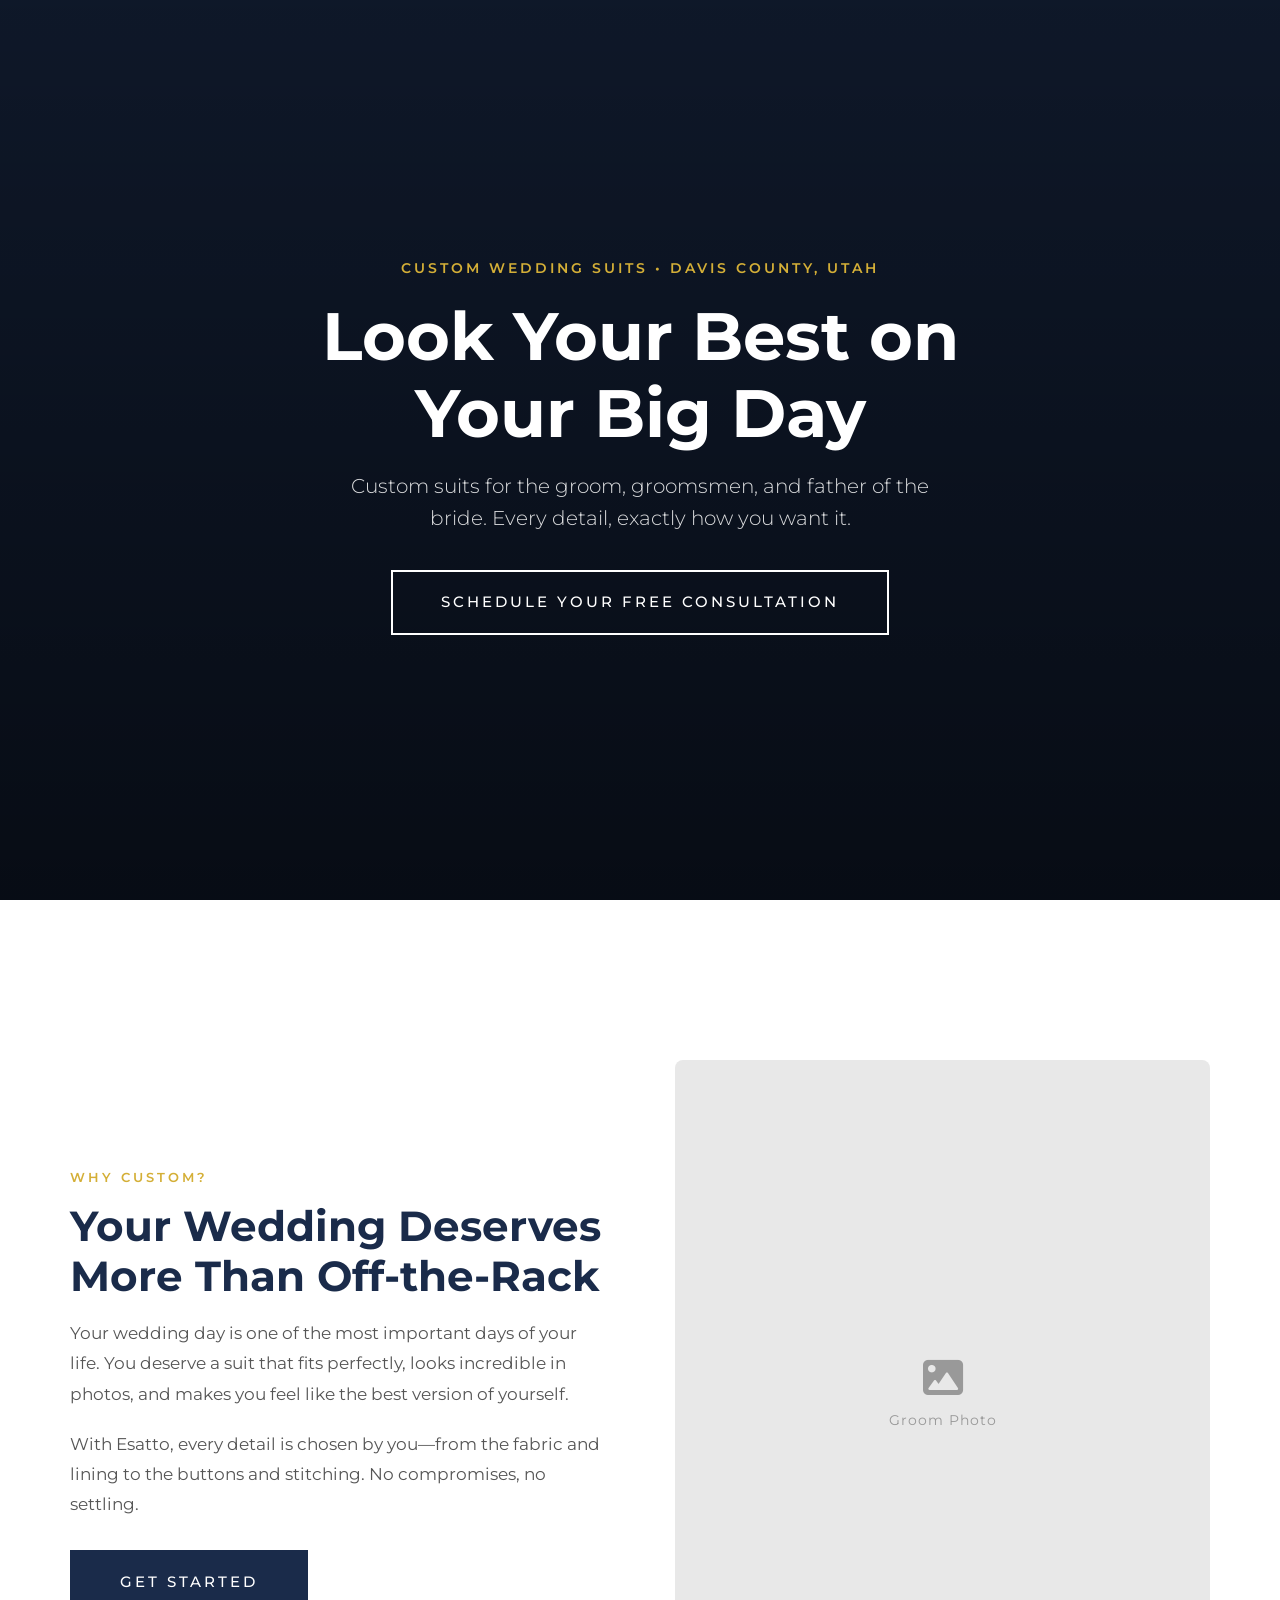
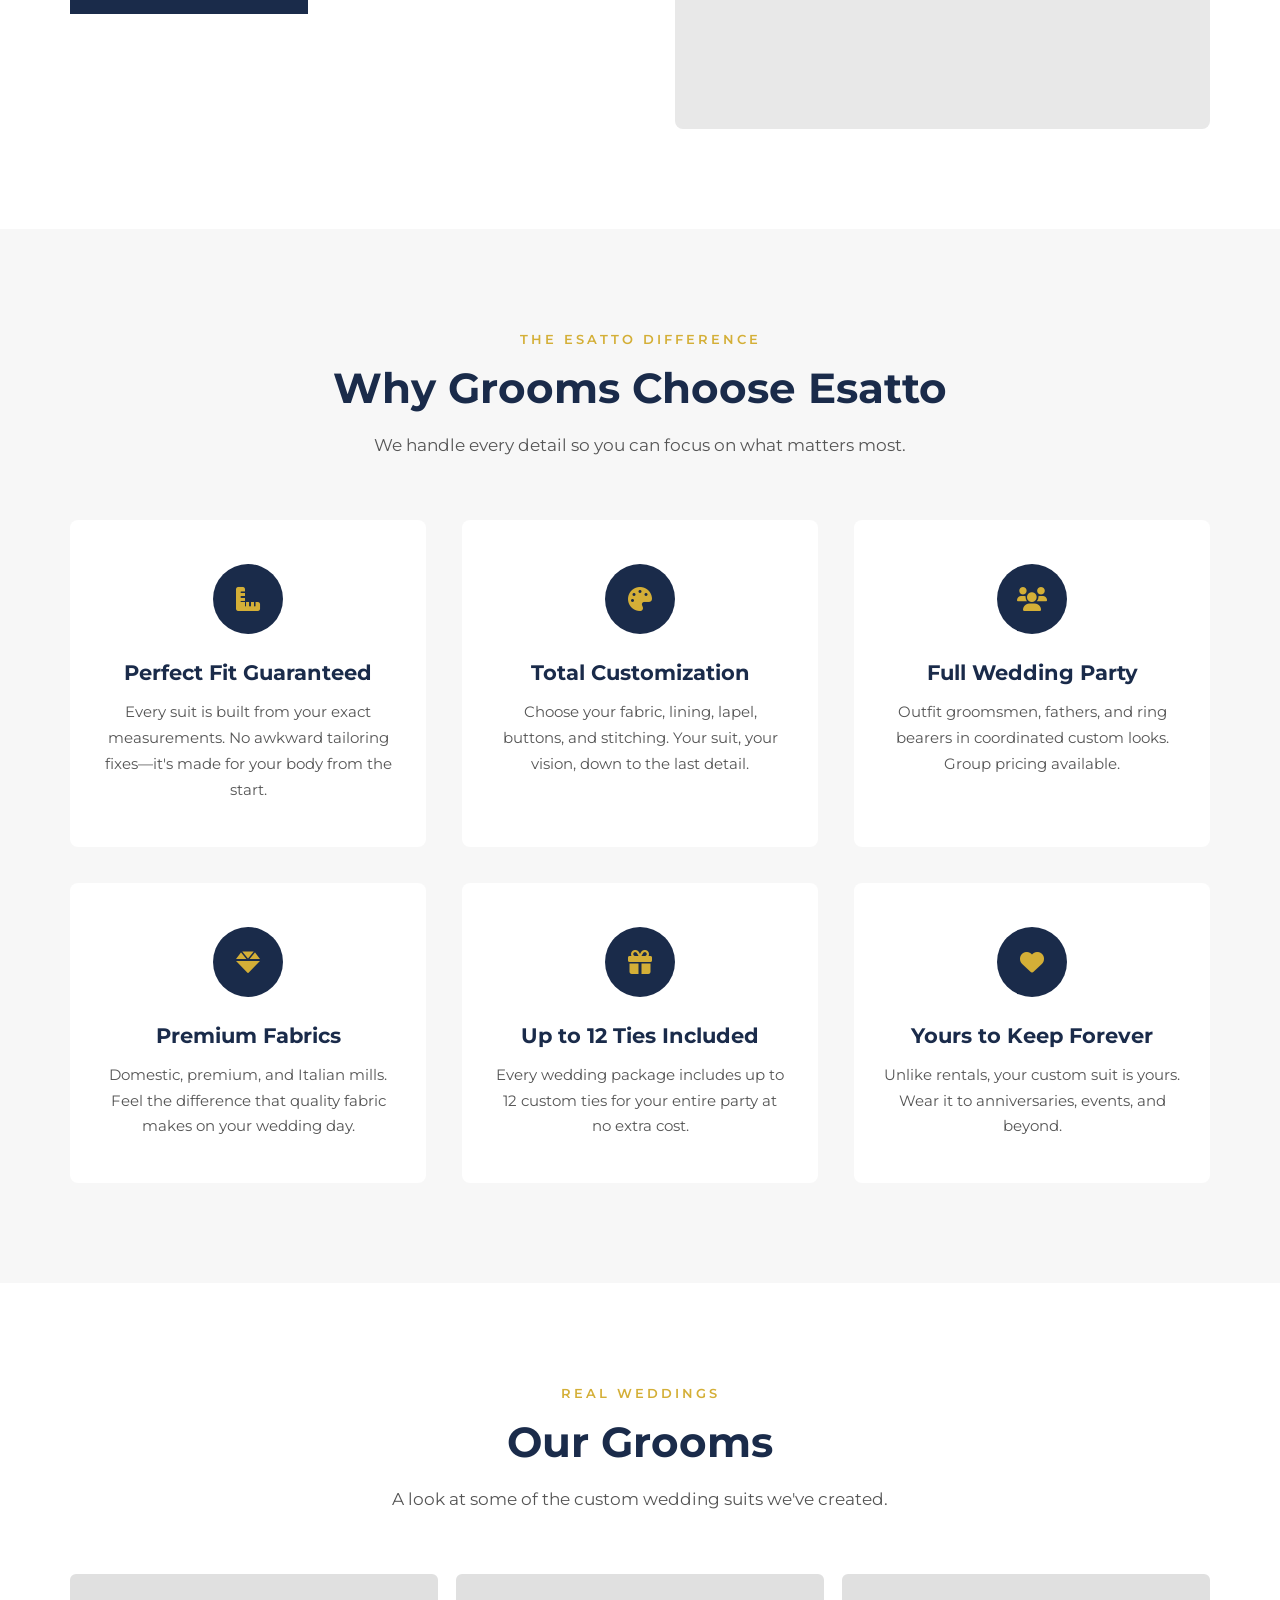
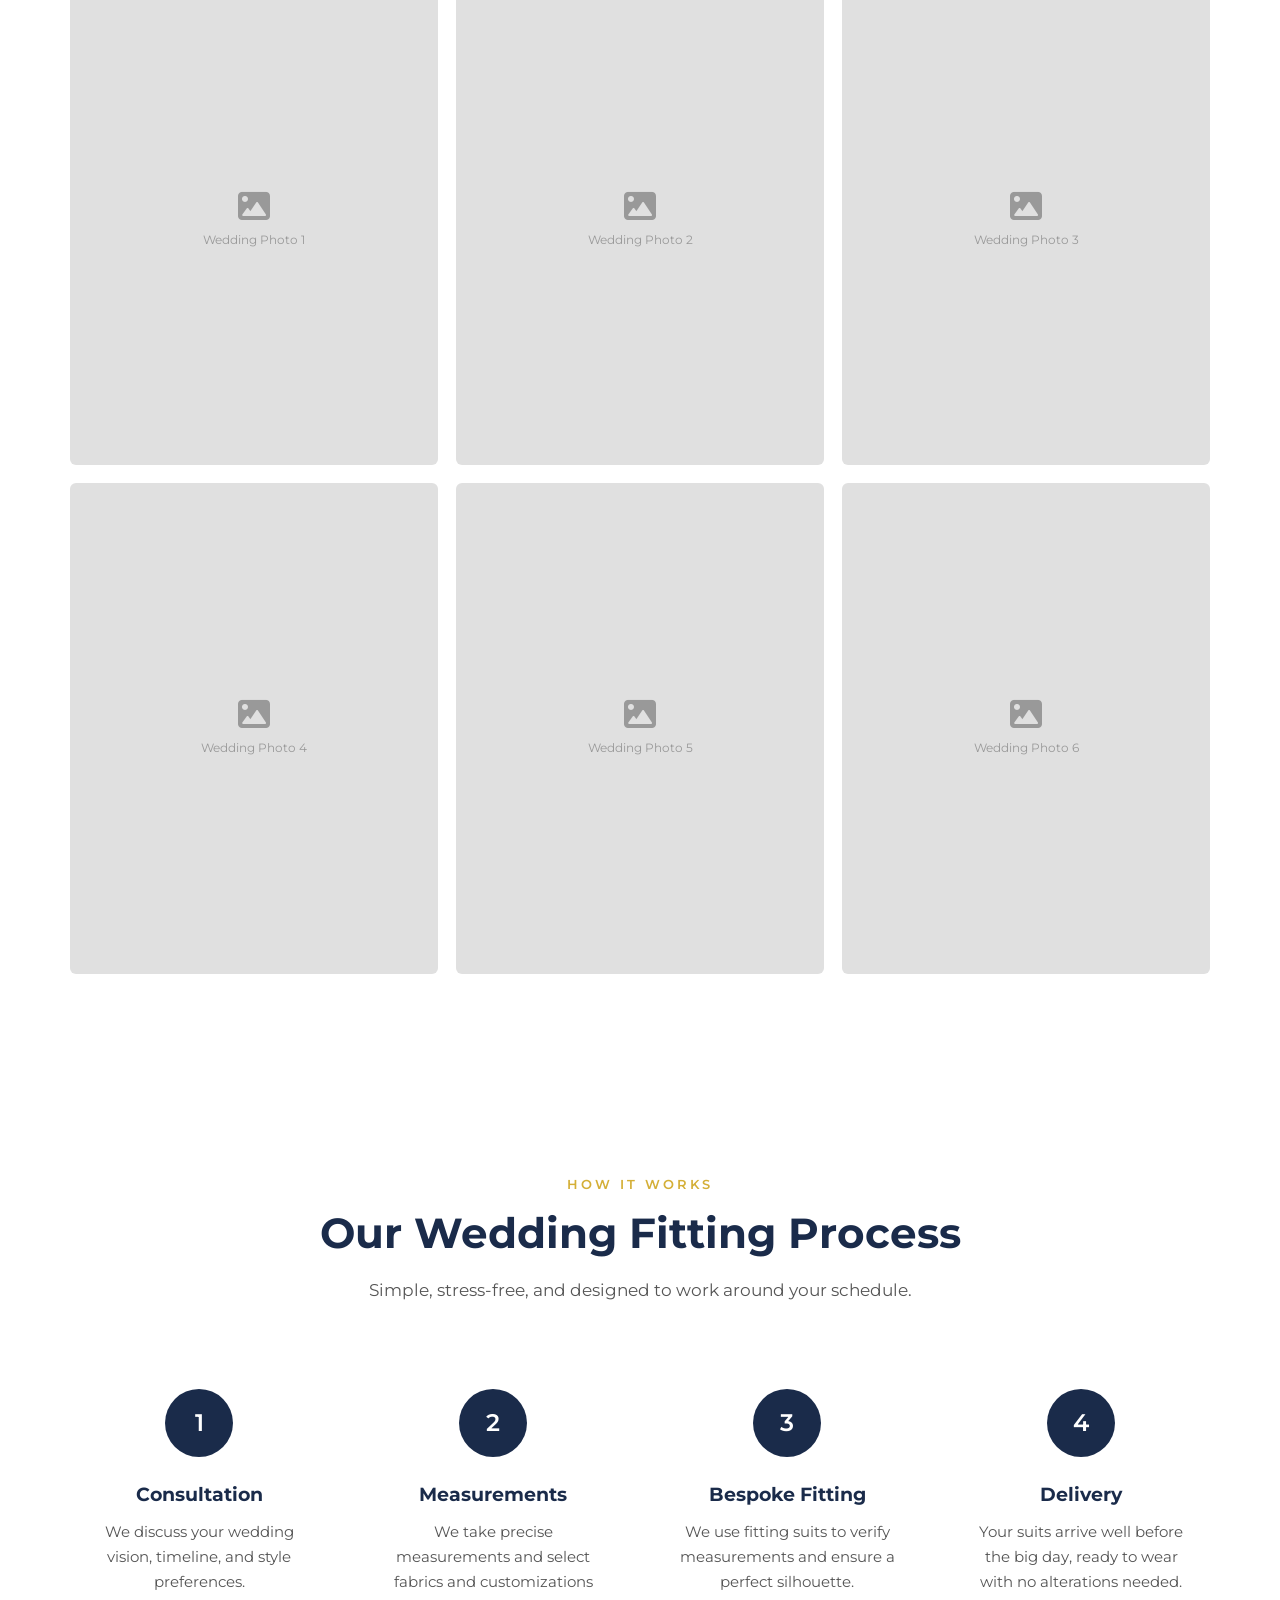
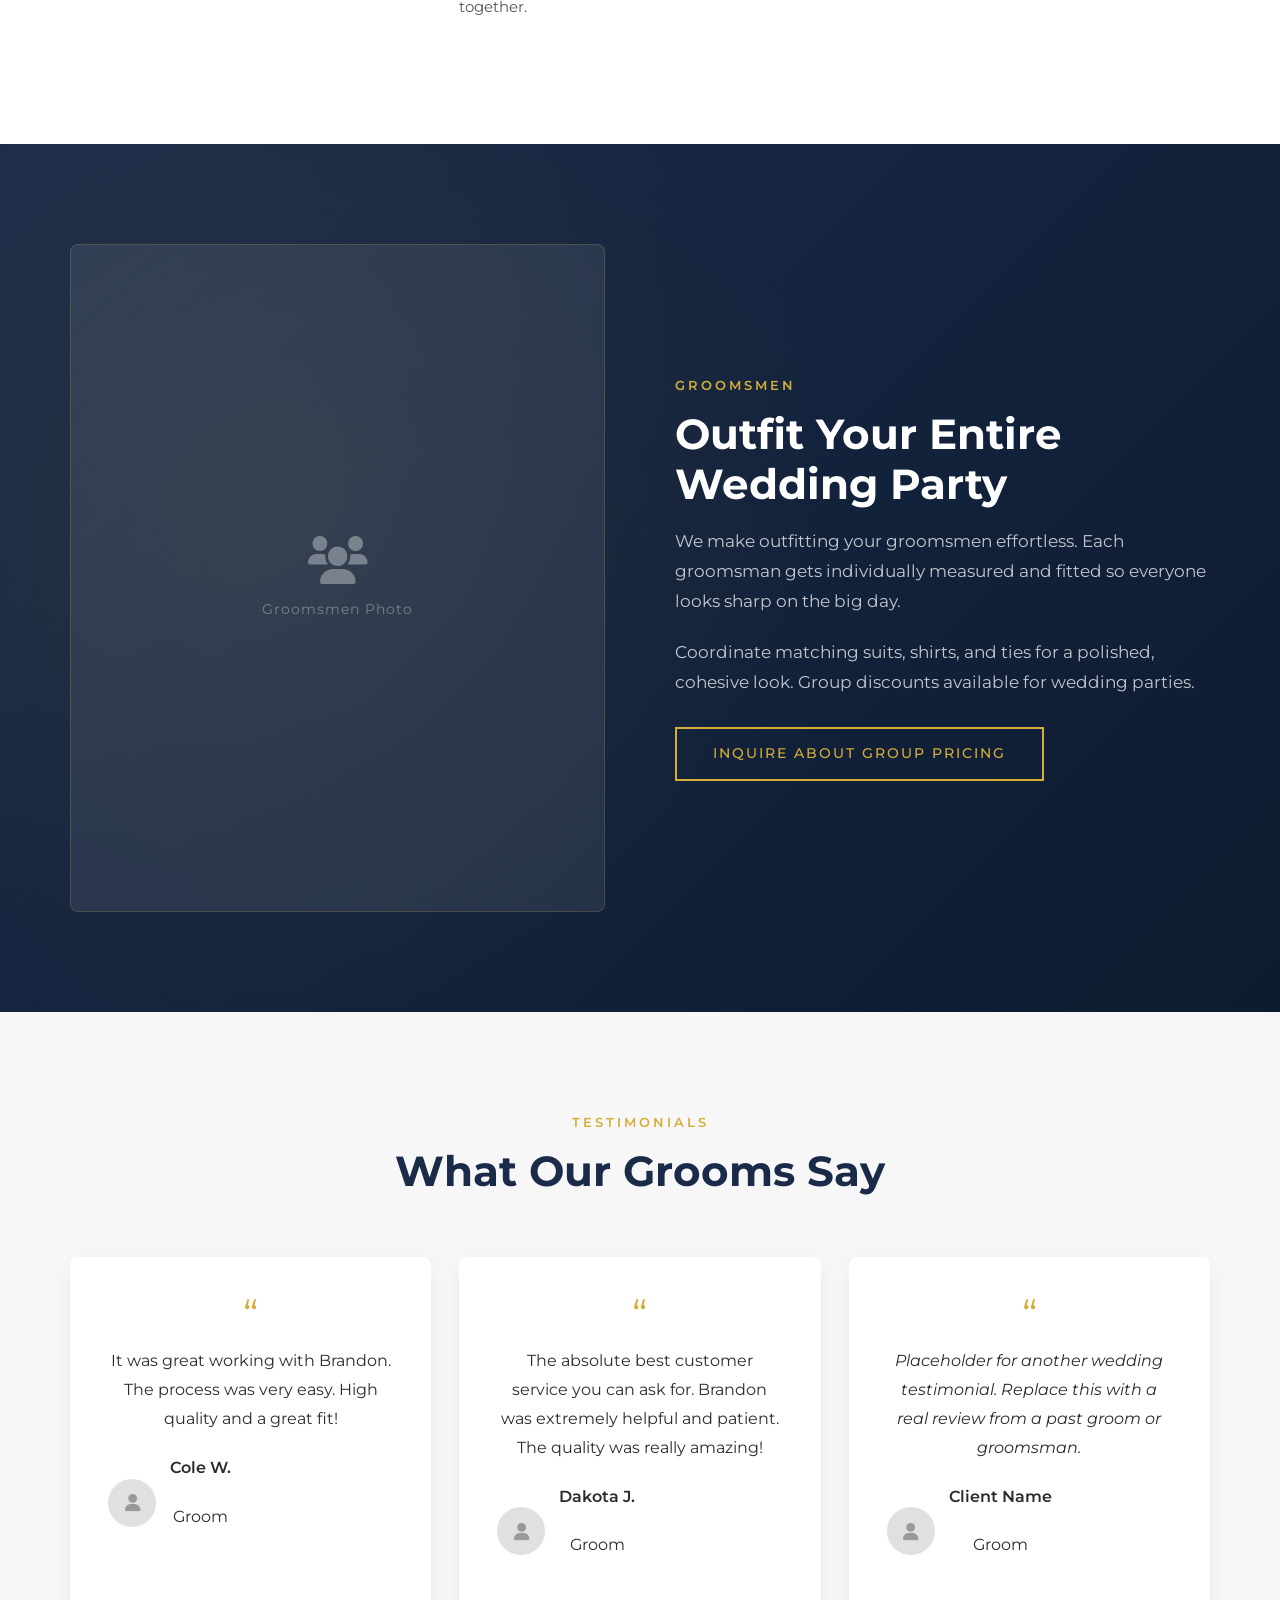
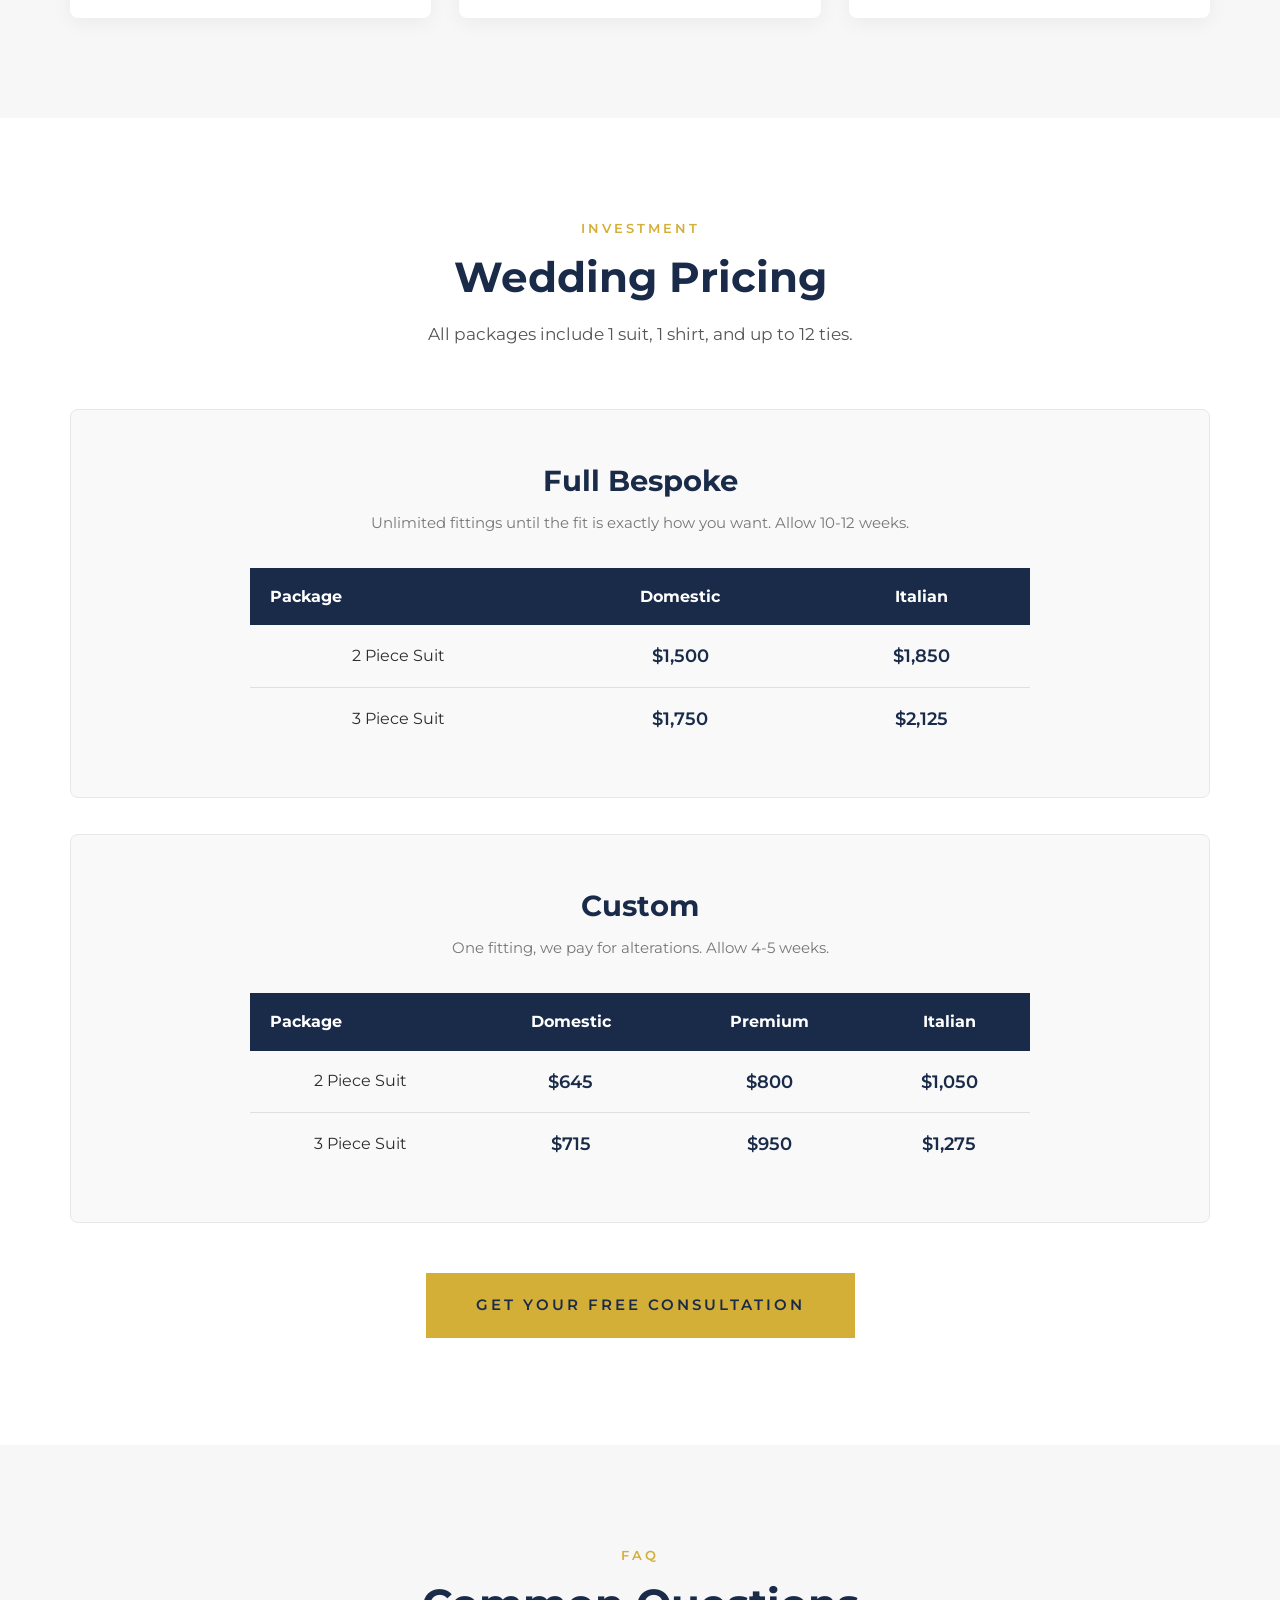
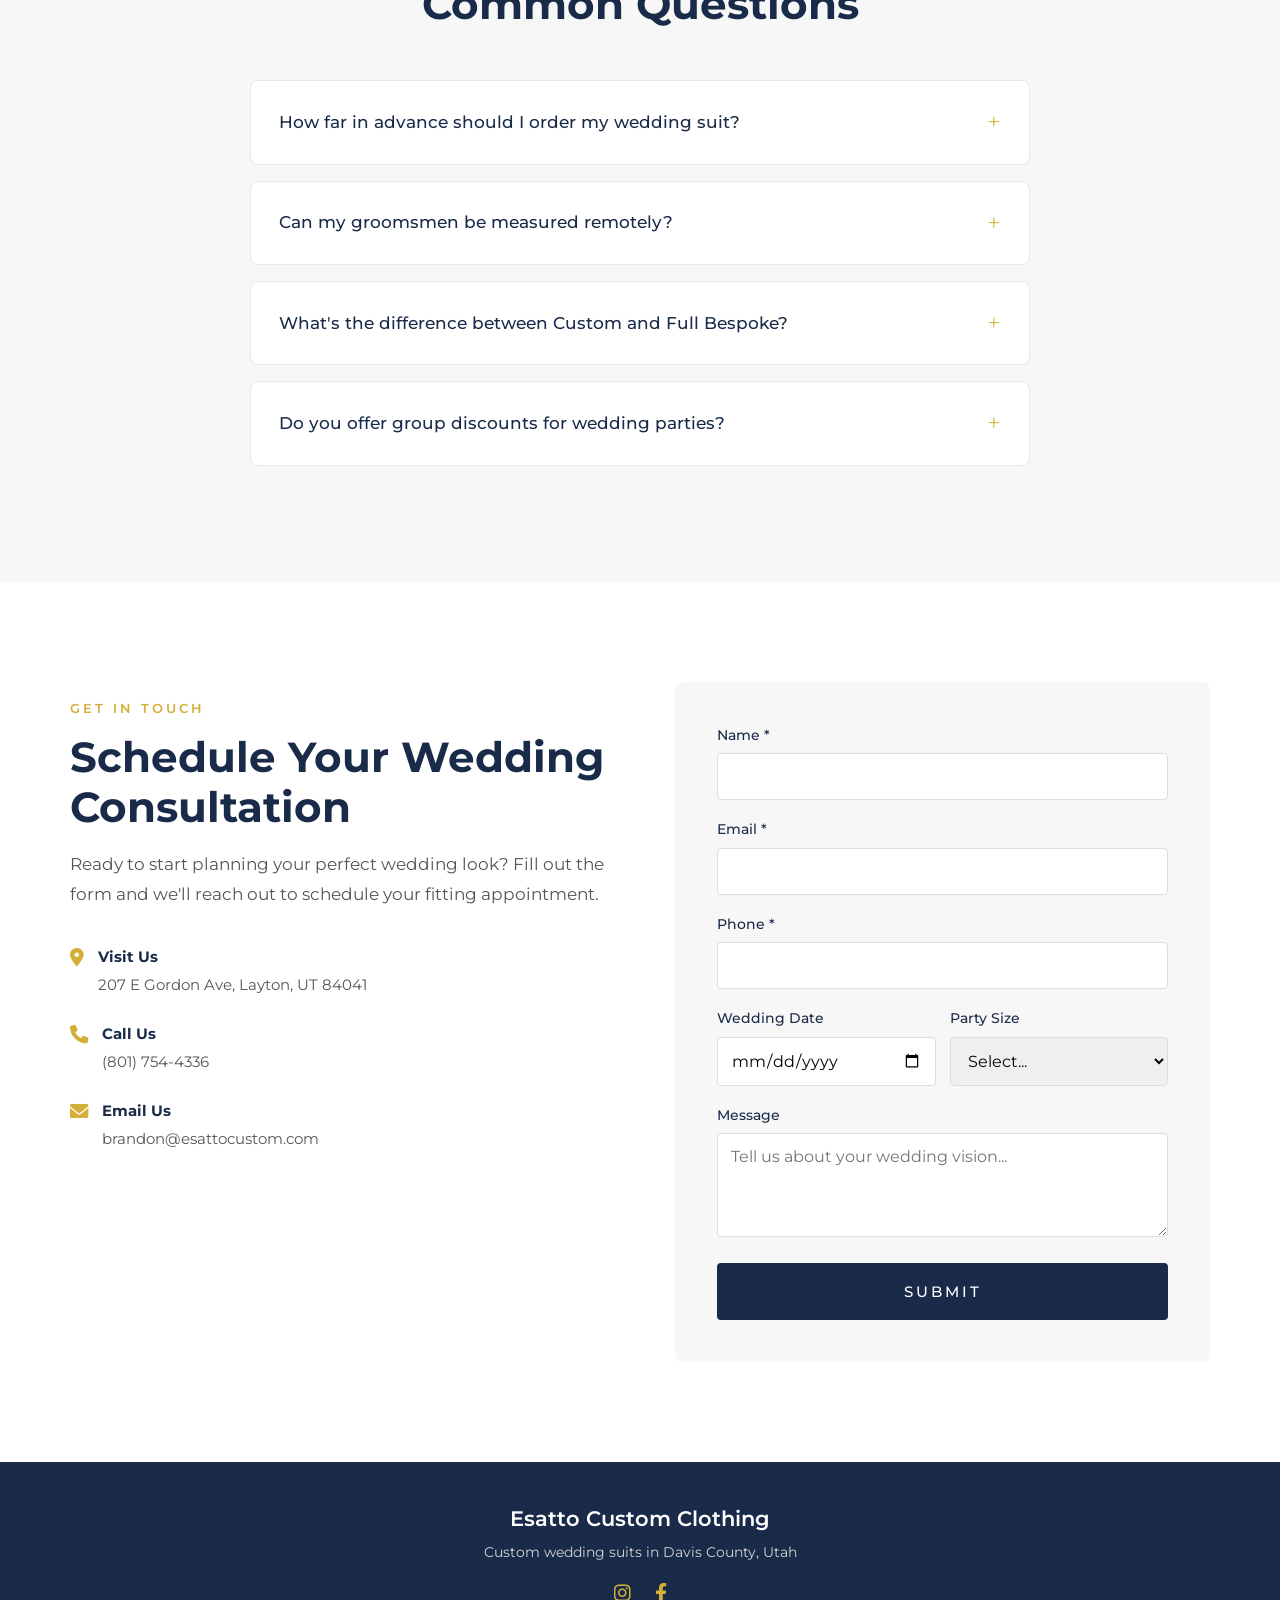
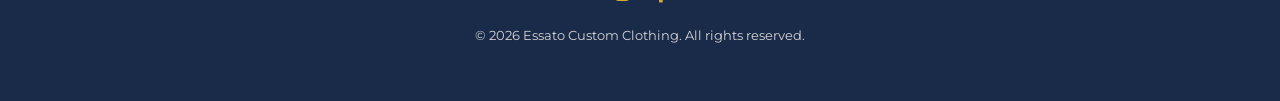
==== wedding-landing.html @ f8b4bd80 "Add files via upload" ====
<!DOCTYPE html>
<html lang="en">
<head>
    <!-- Google tag (gtag.js) -->
    <script async src="https://www.googletagmanager.com/gtag/js?id=G-TNKCBSMZZT"></script>
    <script>
      window.dataLayer = window.dataLayer || [];
      function gtag(){dataLayer.push(arguments);}
      gtag('js', new Date());
      gtag('config', 'G-TNKCBSMZZT');
    </script>
    <meta charset="UTF-8">
    <meta name="viewport" content="width=device-width, initial-scale=1.0">
    <title>Custom Wedding Suits in Utah | Essato Custom Clothing</title>
    <meta name="description" content="Custom wedding suits for the groom, groomsmen, and father of the bride. Bespoke tailoring in Davis County, Utah. Schedule your free consultation today.">
    <link rel="stylesheet" href="https://cdnjs.cloudflare.com/ajax/libs/font-awesome/6.0.0/css/all.min.css">
    <link href="https://fonts.googleapis.com/css2?family=Montserrat:wght@300;400;500;600;700&display=swap" rel="stylesheet">
    <style>
        *, *::before, *::after { margin: 0; padding: 0; box-sizing: border-box; }
        body { font-family: 'Montserrat', sans-serif; color: #2c2c2c; line-height: 1.6; overflow-x: hidden; }
        img { max-width: 100%; display: block; }
        a { text-decoration: none; }

        /* ── Hero ── */
        .wl-hero {
            min-height: 100vh;
            background: #1a2b4a url('wedding-hero-placeholder.jpg') center/cover no-repeat;
            position: relative;
            display: flex;
            align-items: center;
            justify-content: center;
            text-align: center;
        }
        .wl-hero-overlay {
            position: absolute; inset: 0;
            background: linear-gradient(to bottom, rgba(0,0,0,0.45), rgba(0,0,0,0.72));
        }
        .wl-hero-inner {
            position: relative; z-index: 2;
            max-width: 800px; padding: 40px 24px;
        }
        .wl-hero-tag {
            font-size: 0.85rem; color: #d4af37; font-weight: 600;
            letter-spacing: 3px; text-transform: uppercase; margin-bottom: 18px;
            opacity: 0; animation: wlFadeUp .8s ease forwards .2s;
        }
        .wl-hero h1 {
            font-size: 4.2rem; color: #fff; margin-bottom: 18px; line-height: 1.15;
            opacity: 0; animation: wlFadeUp .8s ease forwards .4s;
        }
        .wl-hero p.wl-hero-sub {
            font-size: 1.25rem; color: rgba(255,255,255,.85); font-weight: 300;
            max-width: 600px; margin: 0 auto 36px;
            opacity: 0; animation: wlFadeUp .8s ease forwards .7s;
        }
        .wl-hero-cta {
            opacity: 0; animation: wlFadeUp .8s ease forwards 1s;
        }
        .wl-btn {
            display: inline-block; padding: 18px 48px;
            font-size: .95rem; letter-spacing: 3px; text-transform: uppercase;
            color: #fff; background: transparent; border: 2px solid #fff;
            font-family: 'Montserrat', sans-serif; font-weight: 500;
            cursor: pointer; transition: all .35s ease; position: relative;
            overflow: hidden; z-index: 1;
        }
        .wl-btn::before {
            content: ''; position: absolute; inset: 0;
            background: #d4af37; transform: translateX(-100%);
            transition: transform .4s ease; z-index: -1;
        }
        .wl-btn:hover { border-color: #d4af37; color: #fff; }
        .wl-btn:hover::before { transform: translateX(0); }

        .wl-btn-solid {
            background: #1a2b4a; border-color: #1a2b4a; color: #fff;
        }
        .wl-btn-solid:hover { border-color: #d4af37; }

        .wl-btn-gold {
            background: #d4af37; border-color: #d4af37; color: #1a2b4a; font-weight: 600;
        }
        .wl-btn-gold::before { background: #1a2b4a; }
        .wl-btn-gold:hover { color: #fff; border-color: #1a2b4a; }

        /* ── Sections ── */
        .wl-section { padding: 100px 24px; }
        .wl-container { max-width: 1140px; margin: 0 auto; }
        .wl-tag { font-size: .82rem; color: #d4af37; font-weight: 600; letter-spacing: 3px; text-transform: uppercase; margin-bottom: 14px; }
        .wl-heading { font-size: 2.6rem; color: #1a2b4a; margin-bottom: 16px; line-height: 1.2; }
        .wl-subtext { font-size: 1.08rem; color: #555; max-width: 620px; line-height: 1.75; }
        .wl-center { text-align: center; }
        .wl-center .wl-subtext { margin: 0 auto; }

        /* ── Why Custom Section ── */
        .wl-why-grid {
            display: grid; grid-template-columns: 1fr 1fr;
            gap: 70px; align-items: center; margin-top: 60px;
        }
        .wl-why-grid .wl-subtext { margin-bottom: 28px; }
        .wl-img-placeholder {
            background: #e8e8e8; border-radius: 8px; aspect-ratio: 4/5;
            display: flex; align-items: center; justify-content: center; overflow: hidden;
        }
        .wl-img-placeholder-text { text-align: center; color: #999; }
        .wl-img-placeholder-text i { font-size: 2.5rem; margin-bottom: 12px; display: block; }

        /* ── Benefits Row ── */
        .wl-benefits { background: #f7f7f7; }
        .wl-benefits-grid {
            display: grid; grid-template-columns: repeat(3, 1fr);
            gap: 36px; margin-top: 60px;
        }
        .wl-benefit-card {
            background: #fff; text-align: center; padding: 44px 30px;
            border-radius: 8px; transition: transform .3s ease, box-shadow .3s ease;
        }
        .wl-benefit-card:hover { transform: translateY(-5px); box-shadow: 0 15px 40px rgba(0,0,0,.08); }
        .wl-benefit-icon {
            width: 70px; height: 70px; margin: 0 auto 22px;
            background: #1a2b4a; border-radius: 50%; display: flex;
            align-items: center; justify-content: center;
        }
        .wl-benefit-icon i { color: #d4af37; font-size: 1.5rem; }
        .wl-benefit-card h3 { font-size: 1.3rem; color: #1a2b4a; margin-bottom: 10px; }
        .wl-benefit-card p { font-size: .95rem; color: #555; line-height: 1.7; }

        /* ── Gallery ── */
        .wl-gallery-grid {
            display: grid; grid-template-columns: repeat(3, 1fr);
            gap: 18px; margin-top: 60px;
        }
        .wl-gallery-item {
            background: #e0e0e0; border-radius: 6px; aspect-ratio: 3/4;
            display: flex; align-items: center; justify-content: center;
            overflow: hidden; transition: transform .3s; cursor: pointer;
        }
        .wl-gallery-item:hover { transform: scale(1.02); }

        /* ── Process ── */
        .wl-process-grid {
            display: grid; grid-template-columns: repeat(4, 1fr);
            gap: 36px; margin-top: 60px;
        }
        .wl-step { text-align: center; padding: 24px 16px; }
        .wl-step-num {
            width: 68px; height: 68px; background: #1a2b4a; color: #fff;
            border-radius: 50%; display: flex; align-items: center; justify-content: center;
            margin: 0 auto 22px; font-size: 1.5rem; font-weight: 600;
        }
        .wl-step h3 { font-size: 1.2rem; color: #1a2b4a; margin-bottom: 10px; }
        .wl-step p { font-size: .92rem; color: #555; line-height: 1.7; }

        /* ── Testimonials ── */
        .wl-testimonials { background: #f7f7f7; }
        .wl-test-grid {
            display: grid; grid-template-columns: repeat(3, 1fr);
            gap: 28px; margin-top: 60px;
        }
        .wl-test-card {
            background: #fff; padding: 38px; border-radius: 8px;
            box-shadow: 0 5px 20px rgba(0,0,0,.05);
        }
        .wl-test-card .wl-quote { color: #d4af37; font-size: 2.5rem; line-height: 1; margin-bottom: 12px; }
        .wl-test-card p { font-size: 1rem; line-height: 1.8; color: #2c2c2c; margin-bottom: 20px; }
        .wl-test-author { display: flex; align-items: center; gap: 14px; }
        .wl-test-avatar {
            width: 48px; height: 48px; background: #e0e0e0; border-radius: 50%;
            display: flex; align-items: center; justify-content: center;
        }
        .wl-test-avatar i { color: #999; font-size: 1.1rem; }
        .wl-test-name { font-weight: 600; color: #1a2b4a; margin: 0; }
        .wl-test-role { font-size: .82rem; color: #999; margin: 0; }

        /* ── Pricing ── */
        .wl-pricing-tiers { margin-top: 60px; }
        .wl-tier {
            background: #f9f9f9; border: 1px solid #e8e8e8; border-radius: 8px;
            padding: 48px; margin-bottom: 36px;
        }
        .wl-tier h3 { font-size: 1.8rem; color: #1a2b4a; text-align: center; margin-bottom: 8px; }
        .wl-tier .wl-tier-desc { text-align: center; font-size: .92rem; color: #777; margin-bottom: 32px; }
        .wl-tier table { width: 100%; max-width: 780px; margin: 0 auto; border-collapse: collapse; }
        .wl-tier thead tr { background: #1a2b4a; color: #fff; }
        .wl-tier th, .wl-tier td { padding: 16px 20px; font-size: 1rem; }
        .wl-tier th { text-align: left; }
        .wl-tier th:not(:first-child), .wl-tier td:not(:first-child) { text-align: center; }
        .wl-tier td { color: #2c2c2c; }
        .wl-tier td:not(:first-child) { font-weight: 600; color: #1a2b4a; font-size: 1.15rem; }
        .wl-tier tbody tr { border-bottom: 1px solid #e0e0e0; }
        .wl-tier tbody tr:last-child { border-bottom: none; }

        /* ── Groomsmen Banner ── */
        .wl-groomsmen {
            background: linear-gradient(135deg, #1a2b4a 0%, #0d1b30 100%);
            position: relative; overflow: hidden;
        }
        .wl-groomsmen::before {
            content: ''; position: absolute; inset: 0;
            background: radial-gradient(circle at 20% 40%, rgba(212,175,55,.08) 0%, transparent 50%);
            pointer-events: none;
        }
        .wl-groomsmen .wl-container { position: relative; z-index: 2; }
        .wl-groomsmen-grid {
            display: grid; grid-template-columns: 1fr 1fr;
            gap: 70px; align-items: center;
        }
        .wl-groomsmen .wl-heading { color: #fff; }
        .wl-groomsmen .wl-subtext { color: rgba(255,255,255,.75); }
        .wl-groomsmen-img {
            background: rgba(255,255,255,.08); border: 1px solid rgba(212,175,55,.2);
            border-radius: 8px; aspect-ratio: 4/5;
            display: flex; align-items: center; justify-content: center;
        }
        .wl-groomsmen-img .wl-img-placeholder-text { color: rgba(255,255,255,.35); }
        .wl-btn-outline-gold {
            display: inline-block; padding: 14px 36px;
            background: transparent; color: #d4af37; border: 2px solid #d4af37;
            text-transform: uppercase; letter-spacing: 2px; font-size: .85rem;
            font-weight: 500; font-family: 'Montserrat', sans-serif;
            cursor: pointer; transition: all .3s ease;
        }
        .wl-btn-outline-gold:hover { background: #d4af37; color: #1a2b4a; }

        /* ── Contact ── */
        .wl-contact-grid {
            display: grid; grid-template-columns: 1fr 1fr;
            gap: 70px; align-items: start;
        }
        .wl-contact-item { display: flex; align-items: flex-start; gap: 14px; margin-bottom: 24px; }
        .wl-contact-item i { color: #d4af37; font-size: 1.15rem; margin-top: 3px; }
        .wl-contact-item strong { display: block; color: #1a2b4a; margin-bottom: 3px; font-size: .95rem; }
        .wl-contact-item span, .wl-contact-item a { color: #555; font-size: .95rem; }
        .wl-contact-item a:hover { color: #d4af37; }

        .wl-form { background: #f7f7f7; padding: 42px; border-radius: 8px; }
        .wl-form label { display: block; margin-bottom: 7px; font-size: .88rem; color: #1a2b4a; font-weight: 500; }
        .wl-form input, .wl-form select, .wl-form textarea {
            width: 100%; padding: 13px; border: 1px solid #ddd; border-radius: 4px;
            font-size: 1rem; font-family: 'Montserrat', sans-serif;
            box-sizing: border-box; margin-bottom: 18px;
        }
        .wl-form textarea { resize: vertical; }
        .wl-form .wl-form-row { display: grid; grid-template-columns: 1fr 1fr; gap: 14px; }
        .wl-form-submit {
            width: 100%; padding: 17px; font-size: .95rem;
            letter-spacing: 3px; text-transform: uppercase;
            color: #fff; background: #1a2b4a; border: 2px solid #1a2b4a;
            cursor: pointer; font-weight: 500; border-radius: 4px;
            font-family: 'Montserrat', sans-serif; transition: all .35s ease;
        }
        .wl-form-submit:hover { background: #d4af37; border-color: #d4af37; }

        /* ── Footer ── */
        .wl-footer {
            background: #1a2b4a; color: #fff; padding: 40px 24px;
            text-align: center;
        }
        .wl-footer p { font-size: .88rem; color: #d4d4d4; margin-bottom: 14px; }
        .wl-footer-socials a { color: #d4af37; font-size: 1.2rem; margin: 0 10px; transition: opacity .3s; }
        .wl-footer-socials a:hover { opacity: .7; }

        /* ── Animations ── */
        @keyframes wlFadeUp {
            from { opacity: 0; transform: translateY(28px); }
            to   { opacity: 1; transform: translateY(0); }
        }

        /* ── Responsive ── */
        @media (max-width: 1024px) {
            .wl-benefits-grid, .wl-test-grid { grid-template-columns: repeat(2, 1fr); }
            .wl-gallery-grid { grid-template-columns: repeat(2, 1fr); }
            .wl-process-grid { grid-template-columns: repeat(2, 1fr); }
        }
        @media (max-width: 768px) {
            .wl-hero h1 { font-size: 2.6rem; }
            .wl-hero p.wl-hero-sub { font-size: 1.05rem; }
            .wl-heading { font-size: 2rem; }
            .wl-section { padding: 70px 20px; }

            .wl-why-grid,
            .wl-groomsmen-grid,
            .wl-contact-grid { grid-template-columns: 1fr; gap: 40px; }

            .wl-benefits-grid,
            .wl-gallery-grid,
            .wl-test-grid,
            .wl-process-grid { grid-template-columns: 1fr; }

            .wl-form .wl-form-row { grid-template-columns: 1fr; }
            .wl-tier { padding: 28px 20px; }
            .wl-tier th, .wl-tier td { padding: 14px 10px; font-size: .9rem; }
        }
    </style>
</head>
<body>

    <!-- ════════════════════════  HERO  ════════════════════════ -->
    <section class="wl-hero">
        <div class="wl-hero-overlay"></div>
        <div class="wl-hero-inner">
            <p class="wl-hero-tag">Custom Wedding Suits &bull; Davis County, Utah</p>
            <h1>Look Your Best on<br>Your Big Day</h1>
            <p class="wl-hero-sub">Custom suits for the groom, groomsmen, and father of the bride. Every detail, exactly how you want it.</p>
            <div class="wl-hero-cta">
                <a href="#inquiry" class="wl-btn">Schedule Your Free Consultation</a>
            </div>
        </div>
    </section>

    <!-- ════════════════════════  WHY CUSTOM  ════════════════════════ -->
    <section class="wl-section">
        <div class="wl-container">
            <div class="wl-why-grid">
                <div>
                    <p class="wl-tag">Why Custom?</p>
                    <h2 class="wl-heading">Your Wedding Deserves More Than Off-the-Rack</h2>
                    <p class="wl-subtext" style="margin-bottom: 20px;">
                        Your wedding day is one of the most important days of your life. You deserve a suit that fits perfectly, looks incredible in photos, and makes you feel like the best version of yourself.
                    </p>
                    <p class="wl-subtext" style="margin-bottom: 30px;">
                        With Esatto, every detail is chosen by you&mdash;from the fabric and lining to the buttons and stitching. No compromises, no settling.
                    </p>
                    <a href="#inquiry" class="wl-btn wl-btn-solid">Get Started</a>
                </div>
                <div class="wl-img-placeholder">
                    <div class="wl-img-placeholder-text">
                        <i class="fas fa-image"></i>
                        <p style="font-size: .88rem; letter-spacing: 1px;">Groom Photo</p>
                    </div>
                </div>
            </div>
        </div>
    </section>

    <!-- ════════════════════════  BENEFITS  ════════════════════════ -->
    <section class="wl-section wl-benefits">
        <div class="wl-container wl-center">
            <p class="wl-tag">The Esatto Difference</p>
            <h2 class="wl-heading">Why Grooms Choose Esatto</h2>
            <p class="wl-subtext">We handle every detail so you can focus on what matters most.</p>

            <div class="wl-benefits-grid">
                <div class="wl-benefit-card">
                    <div class="wl-benefit-icon"><i class="fas fa-ruler-combined"></i></div>
                    <h3>Perfect Fit Guaranteed</h3>
                    <p>Every suit is built from your exact measurements. No awkward tailoring fixes&mdash;it's made for your body from the start.</p>
                </div>
                <div class="wl-benefit-card">
                    <div class="wl-benefit-icon"><i class="fas fa-palette"></i></div>
                    <h3>Total Customization</h3>
                    <p>Choose your fabric, lining, lapel, buttons, and stitching. Your suit, your vision, down to the last detail.</p>
                </div>
                <div class="wl-benefit-card">
                    <div class="wl-benefit-icon"><i class="fas fa-users"></i></div>
                    <h3>Full Wedding Party</h3>
                    <p>Outfit groomsmen, fathers, and ring bearers in coordinated custom looks. Group pricing available.</p>
                </div>
                <div class="wl-benefit-card">
                    <div class="wl-benefit-icon"><i class="fas fa-gem"></i></div>
                    <h3>Premium Fabrics</h3>
                    <p>Domestic, premium, and Italian mills. Feel the difference that quality fabric makes on your wedding day.</p>
                </div>
                <div class="wl-benefit-card">
                    <div class="wl-benefit-icon"><i class="fas fa-gift"></i></div>
                    <h3>Up to 12 Ties Included</h3>
                    <p>Every wedding package includes up to 12 custom ties for your entire party at no extra cost.</p>
                </div>
                <div class="wl-benefit-card">
                    <div class="wl-benefit-icon"><i class="fas fa-heart"></i></div>
                    <h3>Yours to Keep Forever</h3>
                    <p>Unlike rentals, your custom suit is yours. Wear it to anniversaries, events, and beyond.</p>
                </div>
            </div>
        </div>
    </section>

    <!-- ════════════════════════  GALLERY  ════════════════════════ -->
    <section class="wl-section">
        <div class="wl-container wl-center">
            <p class="wl-tag">Real Weddings</p>
            <h2 class="wl-heading">Our Grooms</h2>
            <p class="wl-subtext">A look at some of the custom wedding suits we've created.</p>

            <div class="wl-gallery-grid">
                <div class="wl-gallery-item"><div class="wl-img-placeholder-text"><i class="fas fa-image" style="font-size:2rem;margin-bottom:8px;display:block;"></i><p style="font-size:.78rem;">Wedding Photo 1</p></div></div>
                <div class="wl-gallery-item"><div class="wl-img-placeholder-text"><i class="fas fa-image" style="font-size:2rem;margin-bottom:8px;display:block;"></i><p style="font-size:.78rem;">Wedding Photo 2</p></div></div>
                <div class="wl-gallery-item"><div class="wl-img-placeholder-text"><i class="fas fa-image" style="font-size:2rem;margin-bottom:8px;display:block;"></i><p style="font-size:.78rem;">Wedding Photo 3</p></div></div>
                <div class="wl-gallery-item"><div class="wl-img-placeholder-text"><i class="fas fa-image" style="font-size:2rem;margin-bottom:8px;display:block;"></i><p style="font-size:.78rem;">Wedding Photo 4</p></div></div>
                <div class="wl-gallery-item"><div class="wl-img-placeholder-text"><i class="fas fa-image" style="font-size:2rem;margin-bottom:8px;display:block;"></i><p style="font-size:.78rem;">Wedding Photo 5</p></div></div>
                <div class="wl-gallery-item"><div class="wl-img-placeholder-text"><i class="fas fa-image" style="font-size:2rem;margin-bottom:8px;display:block;"></i><p style="font-size:.78rem;">Wedding Photo 6</p></div></div>
            </div>
        </div>
    </section>

    <!-- ════════════════════════  PROCESS  ════════════════════════ -->
    <section class="wl-section" style="background: #fff;">
        <div class="wl-container wl-center">
            <p class="wl-tag">How It Works</p>
            <h2 class="wl-heading">Our Wedding Fitting Process</h2>
            <p class="wl-subtext">Simple, stress-free, and designed to work around your schedule.</p>

            <div class="wl-process-grid">
                <div class="wl-step">
                    <div class="wl-step-num">1</div>
                    <h3>Consultation</h3>
                    <p>We discuss your wedding vision, timeline, and style preferences.</p>
                </div>
                <div class="wl-step">
                    <div class="wl-step-num">2</div>
                    <h3>Measurements</h3>
                    <p>We take precise measurements and select fabrics and customizations together.</p>
                </div>
                <div class="wl-step">
                    <div class="wl-step-num">3</div>
                    <h3>Bespoke Fitting</h3>
                    <p>We use fitting suits to verify measurements and ensure a perfect silhouette.</p>
                </div>
                <div class="wl-step">
                    <div class="wl-step-num">4</div>
                    <h3>Delivery</h3>
                    <p>Your suits arrive well before the big day, ready to wear with no alterations needed.</p>
                </div>
            </div>
        </div>
    </section>

    <!-- ════════════════════════  GROOMSMEN  ════════════════════════ -->
    <section class="wl-section wl-groomsmen">
        <div class="wl-container">
            <div class="wl-groomsmen-grid">
                <div class="wl-groomsmen-img">
                    <div class="wl-img-placeholder-text">
                        <i class="fas fa-users" style="font-size: 3rem; margin-bottom: 14px; display: block;"></i>
                        <p style="font-size: .88rem; letter-spacing: 1px;">Groomsmen Photo</p>
                    </div>
                </div>
                <div>
                    <p class="wl-tag">Groomsmen</p>
                    <h2 class="wl-heading">Outfit Your Entire Wedding Party</h2>
                    <p class="wl-subtext" style="margin-bottom: 20px;">
                        We make outfitting your groomsmen effortless. Each groomsman gets individually measured and fitted so everyone looks sharp on the big day.
                    </p>
                    <p class="wl-subtext" style="margin-bottom: 30px;">
                        Coordinate matching suits, shirts, and ties for a polished, cohesive look. Group discounts available for wedding parties.
                    </p>
                    <a href="#inquiry" class="wl-btn-outline-gold">Inquire About Group Pricing</a>
                </div>
            </div>
        </div>
    </section>

    <!-- ════════════════════════  TESTIMONIALS  ════════════════════════ -->
    <section class="wl-section wl-testimonials">
        <div class="wl-container wl-center">
            <p class="wl-tag">Testimonials</p>
            <h2 class="wl-heading">What Our Grooms Say</h2>

            <div class="wl-test-grid">
                <div class="wl-test-card">
                    <div class="wl-quote">&ldquo;</div>
                    <p>It was great working with Brandon. The process was very easy. High quality and a great fit!</p>
                    <div class="wl-test-author">
                        <div class="wl-test-avatar"><i class="fas fa-user"></i></div>
                        <div>
                            <p class="wl-test-name">Cole W.</p>
                            <p class="wl-test-role">Groom</p>
                        </div>
                    </div>
                </div>
                <div class="wl-test-card">
                    <div class="wl-quote">&ldquo;</div>
                    <p>The absolute best customer service you can ask for. Brandon was extremely helpful and patient. The quality was really amazing!</p>
                    <div class="wl-test-author">
                        <div class="wl-test-avatar"><i class="fas fa-user"></i></div>
                        <div>
                            <p class="wl-test-name">Dakota J.</p>
                            <p class="wl-test-role">Groom</p>
                        </div>
                    </div>
                </div>
                <div class="wl-test-card">
                    <div class="wl-quote">&ldquo;</div>
                    <p style="font-style: italic;">Placeholder for another wedding testimonial. Replace this with a real review from a past groom or groomsman.</p>
                    <div class="wl-test-author">
                        <div class="wl-test-avatar"><i class="fas fa-user"></i></div>
                        <div>
                            <p class="wl-test-name">Client Name</p>
                            <p class="wl-test-role">Groom</p>
                        </div>
                    </div>
                </div>
            </div>
        </div>
    </section>

    <!-- ════════════════════════  PRICING  ════════════════════════ -->
    <section class="wl-section" style="background: #fff;">
        <div class="wl-container wl-center">
            <p class="wl-tag">Investment</p>
            <h2 class="wl-heading">Wedding Pricing</h2>
            <p class="wl-subtext">All packages include 1 suit, 1 shirt, and up to 12 ties.</p>

            <div class="wl-pricing-tiers">
                <!-- Full Bespoke -->
                <div class="wl-tier">
                    <h3>Full Bespoke</h3>
                    <p class="wl-tier-desc">Unlimited fittings until the fit is exactly how you want. Allow 10-12 weeks.</p>
                    <div style="overflow-x: auto;">
                        <table>
                            <thead><tr><th>Package</th><th>Domestic</th><th>Italian</th></tr></thead>
                            <tbody>
                                <tr><td>2 Piece Suit</td><td>$1,500</td><td>$1,850</td></tr>
                                <tr><td>3 Piece Suit</td><td>$1,750</td><td>$2,125</td></tr>
                            </tbody>
                        </table>
                    </div>
                </div>

                <!-- Custom -->
                <div class="wl-tier">
                    <h3>Custom</h3>
                    <p class="wl-tier-desc">One fitting, we pay for alterations. Allow 4-5 weeks.</p>
                    <div style="overflow-x: auto;">
                        <table>
                            <thead><tr><th>Package</th><th>Domestic</th><th>Premium</th><th>Italian</th></tr></thead>
                            <tbody>
                                <tr><td>2 Piece Suit</td><td>$645</td><td>$800</td><td>$1,050</td></tr>
                                <tr><td>3 Piece Suit</td><td>$715</td><td>$950</td><td>$1,275</td></tr>
                            </tbody>
                        </table>
                    </div>
                </div>
            </div>

            <div style="margin-top: 50px;">
                <a href="#inquiry" class="wl-btn wl-btn-gold">Get Your Free Consultation</a>
            </div>
        </div>
    </section>

    <!-- ════════════════════════  FAQ  ════════════════════════ -->
    <section class="wl-section" style="background: #f7f7f7;">
        <div class="wl-container" style="max-width: 780px;">
            <div class="wl-center" style="margin-bottom: 50px;">
                <p class="wl-tag">FAQ</p>
                <h2 class="wl-heading">Common Questions</h2>
            </div>

            <div class="wl-faq-item">
                <div class="wl-faq-q" onclick="this.nextElementSibling.classList.toggle('open'); this.querySelector('.wl-faq-icon').textContent = this.nextElementSibling.classList.contains('open') ? '\u2212' : '+'">
                    <h4>How far in advance should I order my wedding suit?</h4>
                    <span class="wl-faq-icon">+</span>
                </div>
                <div class="wl-faq-a">
                    <p>We recommend at least 3-4 months before your wedding for custom suits, and 4-5 months for full bespoke. This gives us plenty of time for fittings and any adjustments.</p>
                </div>
            </div>

            <div class="wl-faq-item">
                <div class="wl-faq-q" onclick="this.nextElementSibling.classList.toggle('open'); this.querySelector('.wl-faq-icon').textContent = this.nextElementSibling.classList.contains('open') ? '\u2212' : '+'">
                    <h4>Can my groomsmen be measured remotely?</h4>
                    <span class="wl-faq-icon">+</span>
                </div>
                <div class="wl-faq-a">
                    <p>Yes! For out-of-town groomsmen, we have a process to get accurate measurements remotely. Contact us for details.</p>
                </div>
            </div>

            <div class="wl-faq-item">
                <div class="wl-faq-q" onclick="this.nextElementSibling.classList.toggle('open'); this.querySelector('.wl-faq-icon').textContent = this.nextElementSibling.classList.contains('open') ? '\u2212' : '+'">
                    <h4>What's the difference between Custom and Full Bespoke?</h4>
                    <span class="wl-faq-icon">+</span>
                </div>
                <div class="wl-faq-a">
                    <p>Full Bespoke includes unlimited fittings until the fit is exactly how you want it and takes 10-12 weeks. Custom includes one fitting with alterations covered and takes 4-5 weeks.</p>
                </div>
            </div>

            <div class="wl-faq-item">
                <div class="wl-faq-q" onclick="this.nextElementSibling.classList.toggle('open'); this.querySelector('.wl-faq-icon').textContent = this.nextElementSibling.classList.contains('open') ? '\u2212' : '+'">
                    <h4>Do you offer group discounts for wedding parties?</h4>
                    <span class="wl-faq-icon">+</span>
                </div>
                <div class="wl-faq-a">
                    <p>Yes, we offer special pricing for wedding parties. Reach out to discuss your group size and we'll put together a custom package for you.</p>
                </div>
            </div>
        </div>
    </section>

    <style>
        .wl-faq-item { margin-bottom: 16px; background: #fff; border-radius: 8px; overflow: hidden; border: 1px solid #e8e8e8; }
        .wl-faq-q { padding: 22px 28px; cursor: pointer; display: flex; justify-content: space-between; align-items: center; }
        .wl-faq-q h4 { font-size: 1.05rem; color: #1a2b4a; font-weight: 500; margin: 0; }
        .wl-faq-icon { font-size: 1.5rem; color: #d4af37; font-weight: 300; flex-shrink: 0; margin-left: 14px; }
        .wl-faq-a { max-height: 0; overflow: hidden; transition: max-height .35s ease, padding .35s ease; padding: 0 28px; }
        .wl-faq-a.open { max-height: 300px; padding: 0 28px 22px; }
        .wl-faq-a p { font-size: .97rem; line-height: 1.7; color: #555; }
    </style>

    <!-- ════════════════════════  CONTACT / INQUIRY FORM  ════════════════════════ -->
    <section id="inquiry" class="wl-section" style="background: #fff;">
        <div class="wl-container">
            <div class="wl-contact-grid">
                <!-- Left info -->
                <div style="padding-top: 16px;">
                    <p class="wl-tag">Get In Touch</p>
                    <h2 class="wl-heading">Schedule Your Wedding Consultation</h2>
                    <p class="wl-subtext" style="margin-bottom: 36px;">
                        Ready to start planning your perfect wedding look? Fill out the form and we'll reach out to schedule your fitting appointment.
                    </p>

                    <div class="wl-contact-item">
                        <i class="fas fa-map-marker-alt"></i>
                        <div><strong>Visit Us</strong><span>207 E Gordon Ave, Layton, UT 84041</span></div>
                    </div>
                    <div class="wl-contact-item">
                        <i class="fas fa-phone"></i>
                        <div><strong>Call Us</strong><a href="tel:8017544336">(801) 754-4336</a></div>
                    </div>
                    <div class="wl-contact-item">
                        <i class="fas fa-envelope"></i>
                        <div><strong>Email Us</strong><a href="mailto:brandon@esattocustom.com">brandon@esattocustom.com</a></div>
                    </div>
                </div>

                <!-- Right form -->
                <div>
                    <form id="wlContactForm" class="wl-form">
                        <div>
                            <label for="wl-name">Name *</label>
                            <input type="text" id="wl-name" name="name" required>
                        </div>
                        <div>
                            <label for="wl-email">Email *</label>
                            <input type="email" id="wl-email" name="email" required>
                        </div>
                        <div>
                            <label for="wl-phone">Phone *</label>
                            <input type="tel" id="wl-phone" name="phone" required>
                        </div>
                        <div class="wl-form-row">
                            <div>
                                <label for="wl-date">Wedding Date</label>
                                <input type="date" id="wl-date" name="wedding-date">
                            </div>
                            <div>
                                <label for="wl-party">Party Size</label>
                                <select id="wl-party" name="party-size">
                                    <option value="">Select...</option>
                                    <option value="1">Just the groom</option>
                                    <option value="2-4">2-4 people</option>
                                    <option value="5-8">5-8 people</option>
                                    <option value="9+">9+ people</option>
                                </select>
                            </div>
                        </div>
                        <div>
                            <label for="wl-message">Message</label>
                            <textarea id="wl-message" name="message" rows="4" placeholder="Tell us about your wedding vision..."></textarea>
                        </div>
                        <button type="submit" class="wl-form-submit">Submit</button>
                    </form>

                    <!-- Success message (hidden by default) -->
                    <div id="wlFormSuccess" style="display:none; text-align:center; background:#f8f9fa; border:2px solid #d4af37; border-radius:8px; padding:36px; margin-top:18px; box-shadow:0 6px 20px rgba(0,0,0,.12);">
                        <i class="fas fa-check-circle" style="color:#d4af37; font-size:3.5rem; margin-bottom:16px; display:block;"></i>
                        <h3 style="color:#1a2b4a; font-size:1.6rem; margin-bottom:10px;">Thanks for reaching out!</h3>
                        <p style="color:#555; font-size:1rem;">We'll be in touch soon to schedule your wedding consultation.</p>
                    </div>
                </div>
            </div>
        </div>
    </section>

    <!-- ════════════════════════  FOOTER  ════════════════════════ -->
    <footer class="wl-footer">
        <p style="font-size:1.3rem; font-weight:600; color:#fff; margin-bottom:6px;">Esatto Custom Clothing</p>
        <p>Custom wedding suits in Davis County, Utah</p>
        <div class="wl-footer-socials" style="margin-bottom: 18px;">
            <a href="https://www.instagram.com/esattocustom/" target="_blank" rel="noopener noreferrer" aria-label="Instagram"><i class="fab fa-instagram"></i></a>
            <a href="https://www.facebook.com/esattocustom/" target="_blank" rel="noopener noreferrer" aria-label="Facebook"><i class="fab fa-facebook-f"></i></a>
        </div>
        <p style="font-size:.8rem;">&copy; 2026 Essato Custom Clothing. All rights reserved.</p>
    </footer>

    <!-- ════════════════════════  SCRIPTS  ════════════════════════ -->
    <script>
        // Smooth scroll for anchor links
        document.querySelectorAll('a[href^="#"]').forEach(function(anchor) {
            anchor.addEventListener('click', function(e) {
                e.preventDefault();
                var target = document.querySelector(this.getAttribute('href'));
                if (target) {
                    target.scrollIntoView({ behavior: 'smooth', block: 'start' });
                }
            });
        });

        // Form submission
        document.getElementById('wlContactForm').addEventListener('submit', function(e) {
            e.preventDefault();
            this.style.display = 'none';
            document.getElementById('wlFormSuccess').style.display = 'block';
        });
    </script>
</body>
</html>
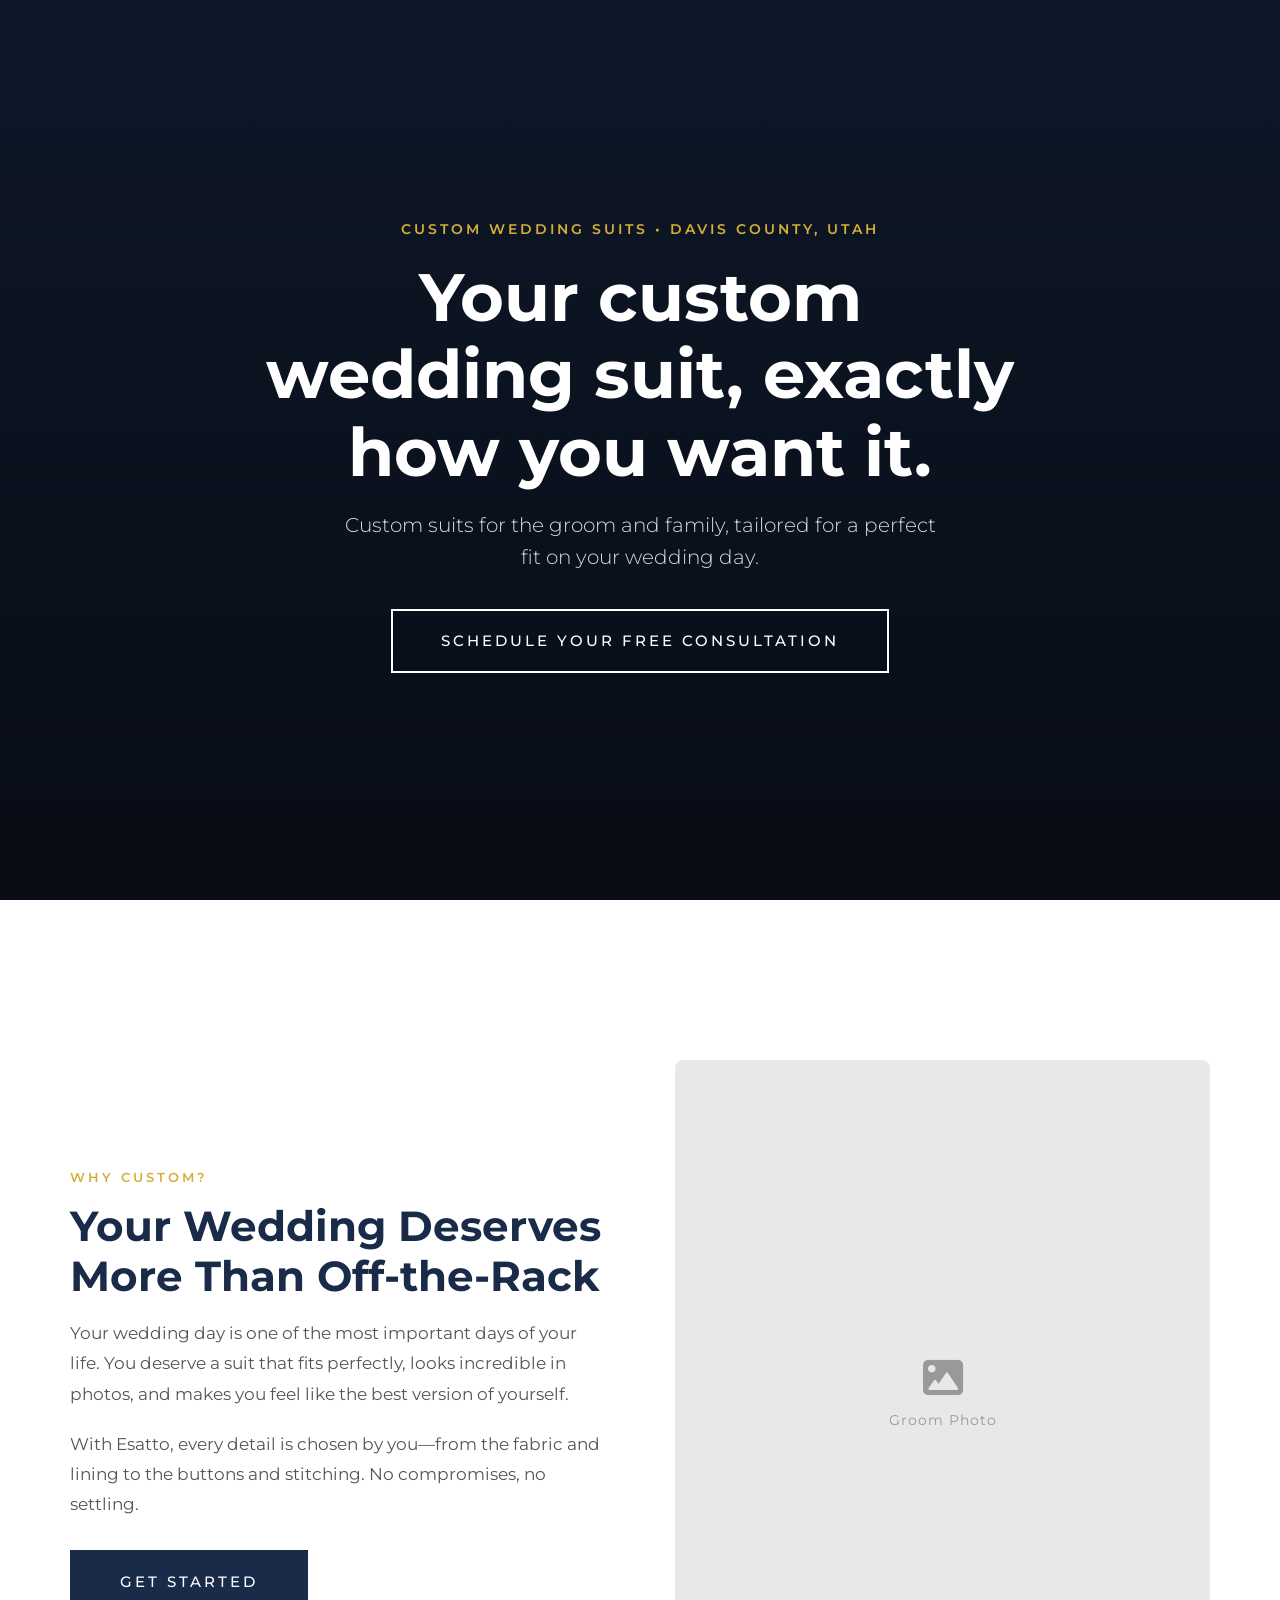
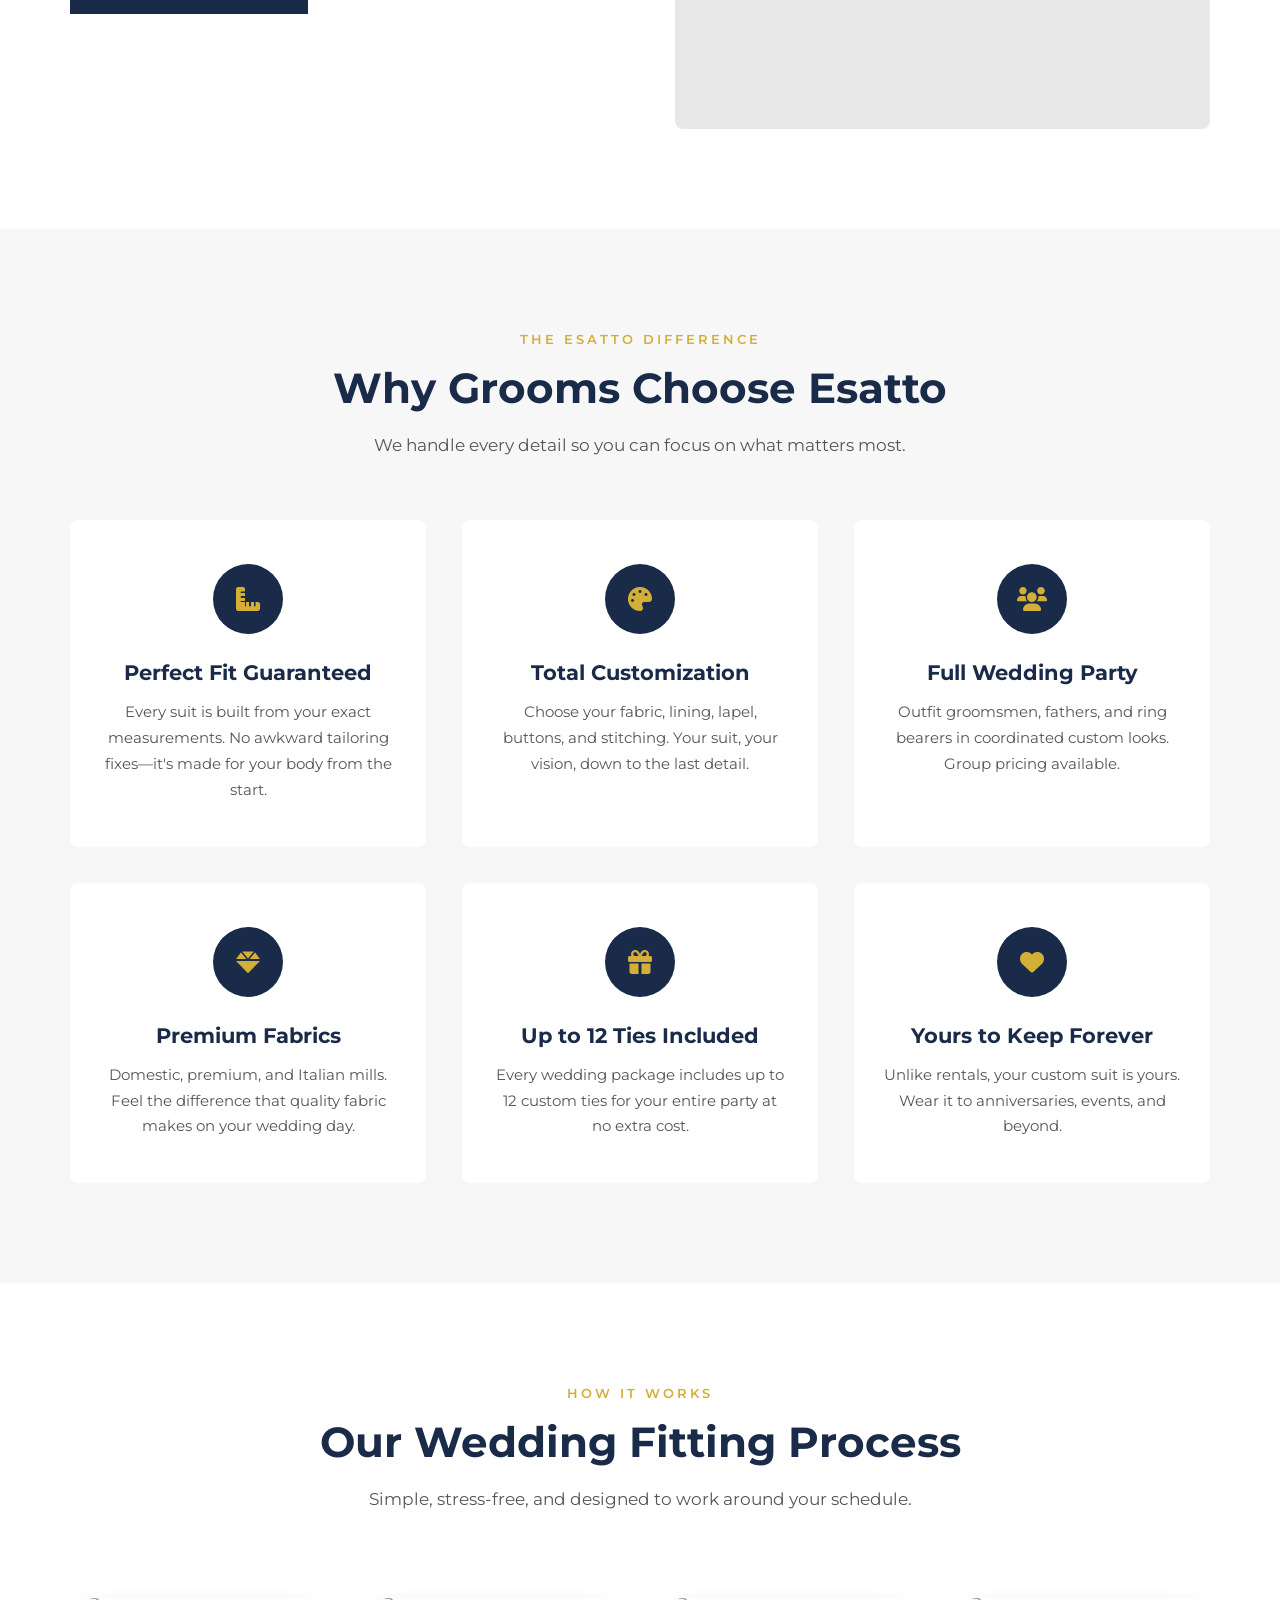
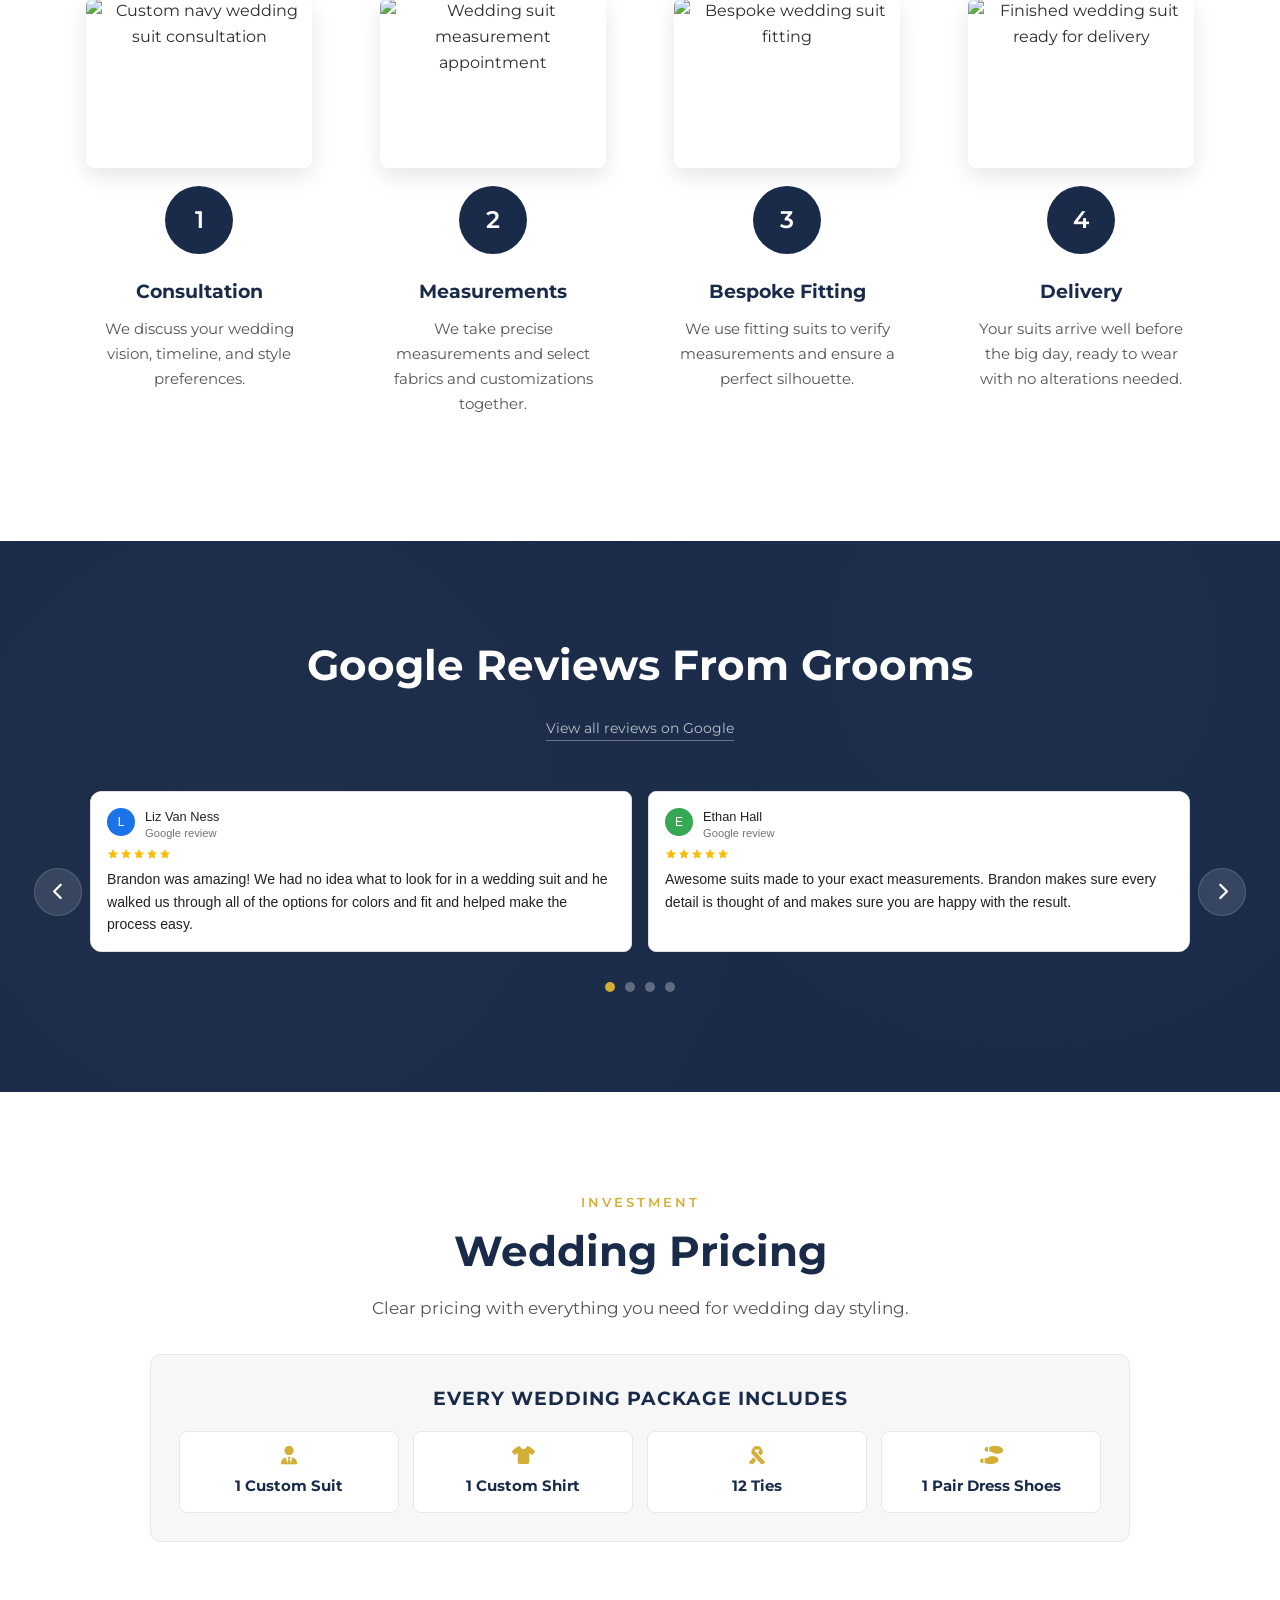
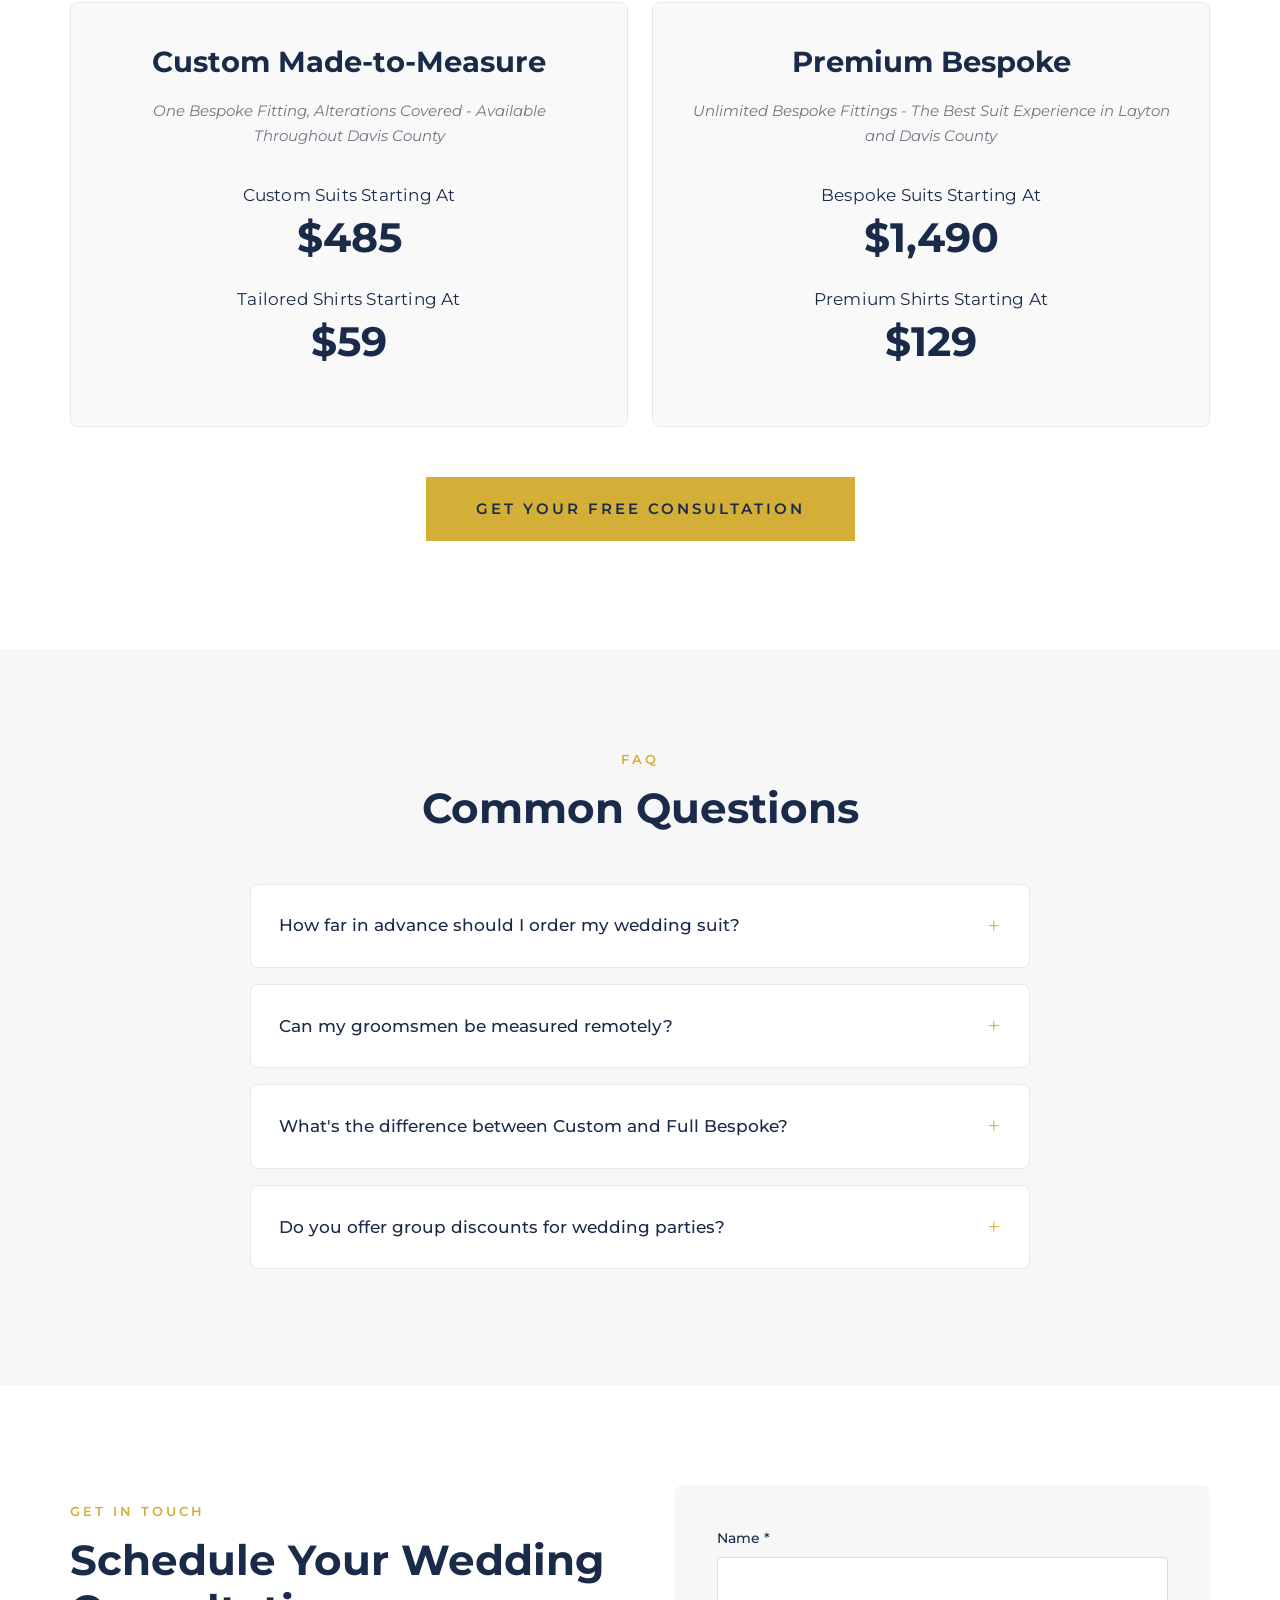
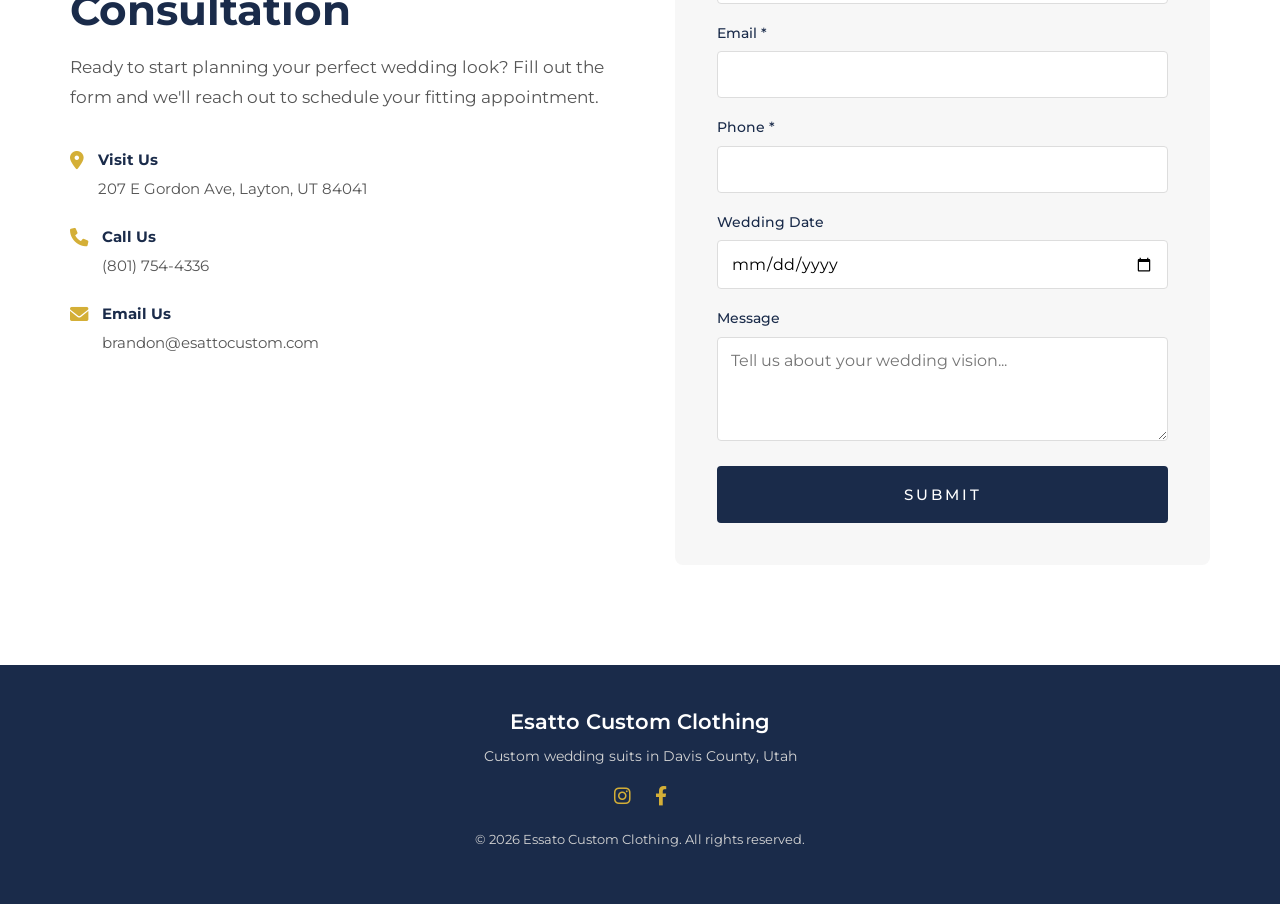
==== commit 6ea2016a: "Add files via upload" ====
--- a/wedding-landing.html
+++ b/wedding-landing.html
@@ -24,7 +24,7 @@
         /* ── Hero ── */
         .wl-hero {
             min-height: 100vh;
-            background: #1a2b4a url('wedding-hero-placeholder.jpg') center/cover no-repeat;
+            background: #1a2b4a url('PJ Low.jpg') center/cover no-repeat;
             position: relative;
             display: flex;
             align-items: center;
@@ -143,6 +143,14 @@
             gap: 36px; margin-top: 60px;
         }
         .wl-step { text-align: center; padding: 24px 16px; }
+        .wl-step-photo {
+            width: 100%;
+            height: 170px;
+            border-radius: 8px;
+            object-fit: cover;
+            margin-bottom: 18px;
+            box-shadow: 0 8px 22px rgba(0,0,0,.1);
+        }
         .wl-step-num {
             width: 68px; height: 68px; background: #1a2b4a; color: #fff;
             border-radius: 50%; display: flex; align-items: center; justify-content: center;
@@ -151,76 +159,79 @@
         .wl-step h3 { font-size: 1.2rem; color: #1a2b4a; margin-bottom: 10px; }
         .wl-step p { font-size: .92rem; color: #555; line-height: 1.7; }
 
-        /* ── Testimonials ── */
-        .wl-testimonials { background: #f7f7f7; }
-        .wl-test-grid {
-            display: grid; grid-template-columns: repeat(3, 1fr);
-            gap: 28px; margin-top: 60px;
-        }
-        .wl-test-card {
-            background: #fff; padding: 38px; border-radius: 8px;
-            box-shadow: 0 5px 20px rgba(0,0,0,.05);
-        }
-        .wl-test-card .wl-quote { color: #d4af37; font-size: 2.5rem; line-height: 1; margin-bottom: 12px; }
-        .wl-test-card p { font-size: 1rem; line-height: 1.8; color: #2c2c2c; margin-bottom: 20px; }
-        .wl-test-author { display: flex; align-items: center; gap: 14px; }
-        .wl-test-avatar {
-            width: 48px; height: 48px; background: #e0e0e0; border-radius: 50%;
-            display: flex; align-items: center; justify-content: center;
-        }
-        .wl-test-avatar i { color: #999; font-size: 1.1rem; }
-        .wl-test-name { font-weight: 600; color: #1a2b4a; margin: 0; }
-        .wl-test-role { font-size: .82rem; color: #999; margin: 0; }
-
         /* ── Pricing ── */
         .wl-pricing-tiers { margin-top: 60px; }
+        .wl-pricing-grid {
+            display: grid;
+            grid-template-columns: repeat(2, minmax(0, 1fr));
+            gap: 24px;
+            align-items: start;
+        }
+        .wl-package-includes {
+            background: #f7f7f7;
+            border: 1px solid #e8e8e8;
+            border-radius: 10px;
+            padding: 28px;
+            margin: 30px auto 40px;
+            max-width: 980px;
+        }
+        .wl-package-includes h3 {
+            color: #1a2b4a;
+            font-size: 1.2rem;
+            margin-bottom: 18px;
+            letter-spacing: 1px;
+            text-transform: uppercase;
+        }
+        .wl-package-grid {
+            display: grid;
+            grid-template-columns: repeat(4, minmax(0, 1fr));
+            gap: 14px;
+        }
+        .wl-package-item {
+            background: #fff;
+            border: 1px solid #e8e8e8;
+            border-radius: 8px;
+            padding: 14px 12px;
+            text-align: center;
+        }
+        .wl-package-item i {
+            color: #d4af37;
+            font-size: 1.15rem;
+            margin-bottom: 8px;
+            display: block;
+        }
+        .wl-package-item strong {
+            color: #1a2b4a;
+            font-size: 0.95rem;
+        }
         .wl-tier {
             background: #f9f9f9; border: 1px solid #e8e8e8; border-radius: 8px;
-            padding: 48px; margin-bottom: 36px;
-        }
-        .wl-tier h3 { font-size: 1.8rem; color: #1a2b4a; text-align: center; margin-bottom: 8px; }
-        .wl-tier .wl-tier-desc { text-align: center; font-size: .92rem; color: #777; margin-bottom: 32px; }
-        .wl-tier table { width: 100%; max-width: 780px; margin: 0 auto; border-collapse: collapse; }
-        .wl-tier thead tr { background: #1a2b4a; color: #fff; }
-        .wl-tier th, .wl-tier td { padding: 16px 20px; font-size: 1rem; }
-        .wl-tier th { text-align: left; }
-        .wl-tier th:not(:first-child), .wl-tier td:not(:first-child) { text-align: center; }
-        .wl-tier td { color: #2c2c2c; }
-        .wl-tier td:not(:first-child) { font-weight: 600; color: #1a2b4a; font-size: 1.15rem; }
-        .wl-tier tbody tr { border-bottom: 1px solid #e0e0e0; }
-        .wl-tier tbody tr:last-child { border-bottom: none; }
-
-        /* ── Groomsmen Banner ── */
-        .wl-groomsmen {
-            background: linear-gradient(135deg, #1a2b4a 0%, #0d1b30 100%);
-            position: relative; overflow: hidden;
-        }
-        .wl-groomsmen::before {
-            content: ''; position: absolute; inset: 0;
-            background: radial-gradient(circle at 20% 40%, rgba(212,175,55,.08) 0%, transparent 50%);
-            pointer-events: none;
-        }
-        .wl-groomsmen .wl-container { position: relative; z-index: 2; }
-        .wl-groomsmen-grid {
-            display: grid; grid-template-columns: 1fr 1fr;
-            gap: 70px; align-items: center;
-        }
-        .wl-groomsmen .wl-heading { color: #fff; }
-        .wl-groomsmen .wl-subtext { color: rgba(255,255,255,.75); }
-        .wl-groomsmen-img {
-            background: rgba(255,255,255,.08); border: 1px solid rgba(212,175,55,.2);
-            border-radius: 8px; aspect-ratio: 4/5;
-            display: flex; align-items: center; justify-content: center;
-        }
-        .wl-groomsmen-img .wl-img-placeholder-text { color: rgba(255,255,255,.35); }
-        .wl-btn-outline-gold {
-            display: inline-block; padding: 14px 36px;
-            background: transparent; color: #d4af37; border: 2px solid #d4af37;
-            text-transform: uppercase; letter-spacing: 2px; font-size: .85rem;
-            font-weight: 500; font-family: 'Montserrat', sans-serif;
-            cursor: pointer; transition: all .3s ease;
-        }
-        .wl-btn-outline-gold:hover { background: #d4af37; color: #1a2b4a; }
+            padding: 36px;
+        }
+        .wl-tier h3 { font-size: 1.8rem; color: #1a2b4a; text-align: center; margin-bottom: 14px; }
+        .wl-tier .wl-tier-desc {
+            text-align: center;
+            font-size: 0.96rem;
+            color: #6f7785;
+            margin-bottom: 34px;
+            font-style: italic;
+            line-height: 1.6;
+        }
+        .wl-price-line {
+            text-align: center;
+            color: #1a2b4a;
+            font-size: 2.55rem;
+            font-weight: 700;
+            line-height: 1.05;
+            margin-bottom: 26px;
+        }
+        .wl-price-label {
+            text-align: center;
+            color: #1a2b4a;
+            font-size: 1.05rem;
+            margin: 0 0 8px 0;
+            letter-spacing: 0.2px;
+        }
 
         /* ── Contact ── */
         .wl-contact-grid {
@@ -260,6 +271,68 @@
         .wl-footer-socials a { color: #d4af37; font-size: 1.2rem; margin: 0 10px; transition: opacity .3s; }
         .wl-footer-socials a:hover { opacity: .7; }
 
+        /* ── Google Review Slider ── */
+        .review-nav-arrow {
+            position: absolute;
+            top: 50%;
+            transform: translateY(-50%);
+            background: rgba(255,255,255,0.12);
+            border: 1px solid rgba(255,255,255,0.15);
+            color: #fff;
+            width: 48px;
+            height: 48px;
+            border-radius: 50%;
+            cursor: pointer;
+            font-size: 1.1rem;
+            z-index: 10;
+            transition: all 0.3s ease;
+            display: flex;
+            align-items: center;
+            justify-content: center;
+            backdrop-filter: blur(4px);
+        }
+        .review-nav-prev { left: -56px; }
+        .review-nav-next { right: -56px; }
+        .review-nav-arrow:hover {
+            background: rgba(212,175,55,0.25);
+            border-color: rgba(212,175,55,0.4);
+            transform: translateY(-50%) scale(1.08);
+        }
+
+        .google-review-card {
+            box-shadow: 0 2px 8px rgba(0,0,0,0.06);
+            transition: transform 0.3s ease, box-shadow 0.3s ease;
+            border: 1px solid #e0e0e0;
+            display: flex;
+            flex-direction: column;
+        }
+        .google-review-card:hover {
+            transform: translateY(-3px);
+            box-shadow: 0 8px 24px rgba(0,0,0,0.12);
+        }
+
+        .google-review-card > div:first-child {
+            padding: 16px 16px 0 16px !important;
+        }
+        .google-review-card p {
+            font-size: 0.88rem !important;
+            line-height: 1.4rem !important;
+            display: -webkit-box;
+            line-clamp: 4;
+            -webkit-line-clamp: 4;
+            -webkit-box-orient: vertical;
+            overflow: hidden;
+            margin-bottom: 16px !important;
+        }
+
+        .review-dot {
+            transition: all 0.3s ease !important;
+        }
+        .review-dot:hover {
+            transform: scale(1.3);
+            background: rgba(212,175,55,0.6) !important;
+        }
+
         /* ── Animations ── */
         @keyframes wlFadeUp {
             from { opacity: 0; transform: translateY(28px); }
@@ -268,9 +341,20 @@
 
         /* ── Responsive ── */
         @media (max-width: 1024px) {
-            .wl-benefits-grid, .wl-test-grid { grid-template-columns: repeat(2, 1fr); }
+            .wl-benefits-grid { grid-template-columns: repeat(2, 1fr); }
             .wl-gallery-grid { grid-template-columns: repeat(2, 1fr); }
             .wl-process-grid { grid-template-columns: repeat(2, 1fr); }
+            .wl-pricing-grid { grid-template-columns: 1fr; }
+            .wl-package-grid { grid-template-columns: repeat(2, minmax(0, 1fr)); }
+
+            .review-nav-prev { left: 8px !important; }
+            .review-nav-next { right: 8px !important; }
+            .review-nav-arrow {
+                background: rgba(0,0,0,0.45) !important;
+                border-color: rgba(255,255,255,0.1) !important;
+                width: 40px;
+                height: 40px;
+            }
         }
         @media (max-width: 768px) {
             .wl-hero h1 { font-size: 2.6rem; }
@@ -279,17 +363,17 @@
             .wl-section { padding: 70px 20px; }
 
             .wl-why-grid,
-            .wl-groomsmen-grid,
             .wl-contact-grid { grid-template-columns: 1fr; gap: 40px; }
 
             .wl-benefits-grid,
             .wl-gallery-grid,
-            .wl-test-grid,
             .wl-process-grid { grid-template-columns: 1fr; }
 
             .wl-form .wl-form-row { grid-template-columns: 1fr; }
             .wl-tier { padding: 28px 20px; }
-            .wl-tier th, .wl-tier td { padding: 14px 10px; font-size: .9rem; }
+            .wl-price-label { font-size: 1rem; }
+            .wl-price-line { font-size: 2.15rem; }
+            .wl-package-grid { grid-template-columns: 1fr; }
         }
     </style>
 </head>
@@ -300,8 +384,8 @@
         <div class="wl-hero-overlay"></div>
         <div class="wl-hero-inner">
             <p class="wl-hero-tag">Custom Wedding Suits &bull; Davis County, Utah</p>
-            <h1>Look Your Best on<br>Your Big Day</h1>
-            <p class="wl-hero-sub">Custom suits for the groom, groomsmen, and father of the bride. Every detail, exactly how you want it.</p>
+            <h1>Your custom wedding suit, exactly how you want it.</h1>
+            <p class="wl-hero-sub">Custom suits for the groom and family, tailored for a perfect fit on your wedding day.</p>
             <div class="wl-hero-cta">
                 <a href="#inquiry" class="wl-btn">Schedule Your Free Consultation</a>
             </div>
@@ -375,24 +459,6 @@
         </div>
     </section>
 
-    <!-- ════════════════════════  GALLERY  ════════════════════════ -->
-    <section class="wl-section">
-        <div class="wl-container wl-center">
-            <p class="wl-tag">Real Weddings</p>
-            <h2 class="wl-heading">Our Grooms</h2>
-            <p class="wl-subtext">A look at some of the custom wedding suits we've created.</p>
-
-            <div class="wl-gallery-grid">
-                <div class="wl-gallery-item"><div class="wl-img-placeholder-text"><i class="fas fa-image" style="font-size:2rem;margin-bottom:8px;display:block;"></i><p style="font-size:.78rem;">Wedding Photo 1</p></div></div>
-                <div class="wl-gallery-item"><div class="wl-img-placeholder-text"><i class="fas fa-image" style="font-size:2rem;margin-bottom:8px;display:block;"></i><p style="font-size:.78rem;">Wedding Photo 2</p></div></div>
-                <div class="wl-gallery-item"><div class="wl-img-placeholder-text"><i class="fas fa-image" style="font-size:2rem;margin-bottom:8px;display:block;"></i><p style="font-size:.78rem;">Wedding Photo 3</p></div></div>
-                <div class="wl-gallery-item"><div class="wl-img-placeholder-text"><i class="fas fa-image" style="font-size:2rem;margin-bottom:8px;display:block;"></i><p style="font-size:.78rem;">Wedding Photo 4</p></div></div>
-                <div class="wl-gallery-item"><div class="wl-img-placeholder-text"><i class="fas fa-image" style="font-size:2rem;margin-bottom:8px;display:block;"></i><p style="font-size:.78rem;">Wedding Photo 5</p></div></div>
-                <div class="wl-gallery-item"><div class="wl-img-placeholder-text"><i class="fas fa-image" style="font-size:2rem;margin-bottom:8px;display:block;"></i><p style="font-size:.78rem;">Wedding Photo 6</p></div></div>
-            </div>
-        </div>
-    </section>
-
     <!-- ════════════════════════  PROCESS  ════════════════════════ -->
     <section class="wl-section" style="background: #fff;">
         <div class="wl-container wl-center">
@@ -402,21 +468,25 @@
 
             <div class="wl-process-grid">
                 <div class="wl-step">
+                    <img src="custom-wedding-suit-navy-blue-layton-utah.jpg" alt="Custom navy wedding suit consultation" class="wl-step-photo">
                     <div class="wl-step-num">1</div>
                     <h3>Consultation</h3>
                     <p>We discuss your wedding vision, timeline, and style preferences.</p>
                 </div>
                 <div class="wl-step">
+                    <img src="custom-wedding-suit-light-gray-layton-utah.jpg" alt="Wedding suit measurement appointment" class="wl-step-photo">
                     <div class="wl-step-num">2</div>
                     <h3>Measurements</h3>
                     <p>We take precise measurements and select fabrics and customizations together.</p>
                 </div>
                 <div class="wl-step">
+                    <img src="bespoke-black-wedding-suit-layton-utah.jpg" alt="Bespoke wedding suit fitting" class="wl-step-photo">
                     <div class="wl-step-num">3</div>
                     <h3>Bespoke Fitting</h3>
                     <p>We use fitting suits to verify measurements and ensure a perfect silhouette.</p>
                 </div>
                 <div class="wl-step">
+                    <img src="custom-wedding-couple-formal-attire-layton-utah.jpg" alt="Finished wedding suit ready for delivery" class="wl-step-photo">
                     <div class="wl-step-num">4</div>
                     <h3>Delivery</h3>
                     <p>Your suits arrive well before the big day, ready to wear with no alterations needed.</p>
@@ -425,71 +495,123 @@
         </div>
     </section>
 
-    <!-- ════════════════════════  GROOMSMEN  ════════════════════════ -->
-    <section class="wl-section wl-groomsmen">
-        <div class="wl-container">
-            <div class="wl-groomsmen-grid">
-                <div class="wl-groomsmen-img">
-                    <div class="wl-img-placeholder-text">
-                        <i class="fas fa-users" style="font-size: 3rem; margin-bottom: 14px; display: block;"></i>
-                        <p style="font-size: .88rem; letter-spacing: 1px;">Groomsmen Photo</p>
+    <!-- Google Reviews -->
+    <section class="wl-section" style="background-color: #1a2b4a; position: relative; overflow: hidden;">
+        <div style="position: absolute; top: 0; left: 0; width: 100%; height: 100%; background: radial-gradient(circle at 20% 50%, rgba(212,175,55,0.03) 0%, transparent 50%), radial-gradient(circle at 80% 20%, rgba(255,255,255,0.02) 0%, transparent 40%); pointer-events: none;"></div>
+        <div class="wl-container" style="position: relative; z-index: 2;">
+            <div class="wl-center" style="margin-bottom: 50px;">
+                <h2 class="wl-heading" style="color: #ffffff;">Google Reviews From Grooms</h2>
+                <a href="https://www.google.com/maps/place/esatto/@41.0748246,-111.9621776,20.5z/data=!4m7!3m6!1s0x8753037ba3edd23b:0x33d3a1429c71d6a!4b1!8m2!3d41.0748276!4d-111.962127!16s%2Fg%2F11x95kgs6x?entry=ttu" target="_blank" rel="noopener noreferrer" style="display: inline-flex; align-items: center; justify-content: center; gap: 6px; color: rgba(255,255,255,0.7); font-size: 0.9rem; text-decoration: none; border-bottom: none; margin-top: 10px; transition: color 0.3s ease; width: 100%;" onmouseover="this.style.color='rgba(255,255,255,0.95)'" onmouseout="this.style.color='rgba(255,255,255,0.7)'"><span style="border-bottom: 1px solid rgba(255,255,255,0.35);">View all reviews on Google</span></a>
+            </div>
+
+            <div style="max-width: 1100px; margin: 0 auto; position: relative;">
+                <button class="review-nav-arrow review-nav-prev" onclick="moveReviewCarousel(-1)" aria-label="Previous reviews">
+                    <i class="fas fa-chevron-left"></i>
+                </button>
+                <button class="review-nav-arrow review-nav-next" onclick="moveReviewCarousel(1)" aria-label="Next reviews">
+                    <i class="fas fa-chevron-right"></i>
+                </button>
+
+                <div id="reviewCarouselViewport" style="overflow: hidden; border-radius: 12px;">
+                    <div id="reviewCarouselTrack" style="display: flex; transition: transform 0.5s ease; gap: 16px; align-items: stretch;">
+
+                        <div class="google-review-card review-slide" data-review-url="https://maps.app.goo.gl/SBbPFUZSo8BwR1mR6" style="background: #ffffff; border-radius: 8px; padding: 0; position: relative; flex-shrink: 0; box-sizing: border-box; font-family: 'Google Sans', Roboto, Arial, sans-serif;">
+                            <div style="padding: 12px 12px 0 12px;">
+                                <div style="display: flex; align-items: flex-start; gap: 10px; margin-bottom: 8px;">
+                                    <div style="width: 28px; height: 28px; border-radius: 50%; background: #1a73e8; display: flex; align-items: center; justify-content: center; color: #fff; font-weight: 500; font-size: 0.75rem; flex-shrink: 0;">L</div>
+                                    <div style="flex: 1; min-width: 0;">
+                                        <div style="font-weight: 500; color: #202124; font-size: 0.8rem; line-height: 1.1rem;">Liz Van Ness</div>
+                                        <div style="color: #70757a; font-size: 0.7rem; line-height: 0.9rem;">Google review</div>
+                                    </div>
+                                </div>
+                                <div style="display: flex; align-items: center; gap: 6px; margin-bottom: 8px;">
+                                    <div style="display: flex; gap: 1px;"><svg width="12" height="12" viewBox="0 0 24 24"><path d="M12 2l3.09 6.26L22 9.27l-5 4.87 1.18 6.88L12 17.77l-6.18 3.25L7 14.14 2 9.27l6.91-1.01L12 2z" fill="#fbbc04"/></svg><svg width="12" height="12" viewBox="0 0 24 24"><path d="M12 2l3.09 6.26L22 9.27l-5 4.87 1.18 6.88L12 17.77l-6.18 3.25L7 14.14 2 9.27l6.91-1.01L12 2z" fill="#fbbc04"/></svg><svg width="12" height="12" viewBox="0 0 24 24"><path d="M12 2l3.09 6.26L22 9.27l-5 4.87 1.18 6.88L12 17.77l-6.18 3.25L7 14.14 2 9.27l6.91-1.01L12 2z" fill="#fbbc04"/></svg><svg width="12" height="12" viewBox="0 0 24 24"><path d="M12 2l3.09 6.26L22 9.27l-5 4.87 1.18 6.88L12 17.77l-6.18 3.25L7 14.14 2 9.27l6.91-1.01L12 2z" fill="#fbbc04"/></svg><svg width="12" height="12" viewBox="0 0 24 24"><path d="M12 2l3.09 6.26L22 9.27l-5 4.87 1.18 6.88L12 17.77l-6.18 3.25L7 14.14 2 9.27l6.91-1.01L12 2z" fill="#fbbc04"/></svg></div>
+                                </div>
+                                <p style="color: #202124; font-size: 0.8rem; line-height: 1.25rem; margin: 0 0 10px 0;">Brandon was amazing! We had no idea what to look for in a wedding suit and he walked us through all of the options for colors and fit and helped make the process easy.</p>
+                            </div>
+                        </div>
+
+                        <div class="google-review-card review-slide" data-review-url="https://maps.app.goo.gl/U2t1c1T7q1wnfGmm6" style="background: #ffffff; border-radius: 8px; padding: 0; position: relative; flex-shrink: 0; box-sizing: border-box; font-family: 'Google Sans', Roboto, Arial, sans-serif;">
+                            <div style="padding: 12px 12px 0 12px;">
+                                <div style="display: flex; align-items: flex-start; gap: 10px; margin-bottom: 8px;">
+                                    <div style="width: 28px; height: 28px; border-radius: 50%; background: #34a853; display: flex; align-items: center; justify-content: center; color: #fff; font-weight: 500; font-size: 0.75rem; flex-shrink: 0;">E</div>
+                                    <div style="flex: 1; min-width: 0;"><div style="font-weight: 500; color: #202124; font-size: 0.8rem; line-height: 1.1rem;">Ethan Hall</div><div style="color: #70757a; font-size: 0.7rem; line-height: 0.9rem;">Google review</div></div>
+                                </div>
+                                <div style="display: flex; align-items: center; gap: 6px; margin-bottom: 8px;"><div style="display: flex; gap: 1px;"><svg width="12" height="12" viewBox="0 0 24 24"><path d="M12 2l3.09 6.26L22 9.27l-5 4.87 1.18 6.88L12 17.77l-6.18 3.25L7 14.14 2 9.27l6.91-1.01L12 2z" fill="#fbbc04"/></svg><svg width="12" height="12" viewBox="0 0 24 24"><path d="M12 2l3.09 6.26L22 9.27l-5 4.87 1.18 6.88L12 17.77l-6.18 3.25L7 14.14 2 9.27l6.91-1.01L12 2z" fill="#fbbc04"/></svg><svg width="12" height="12" viewBox="0 0 24 24"><path d="M12 2l3.09 6.26L22 9.27l-5 4.87 1.18 6.88L12 17.77l-6.18 3.25L7 14.14 2 9.27l6.91-1.01L12 2z" fill="#fbbc04"/></svg><svg width="12" height="12" viewBox="0 0 24 24"><path d="M12 2l3.09 6.26L22 9.27l-5 4.87 1.18 6.88L12 17.77l-6.18 3.25L7 14.14 2 9.27l6.91-1.01L12 2z" fill="#fbbc04"/></svg><svg width="12" height="12" viewBox="0 0 24 24"><path d="M12 2l3.09 6.26L22 9.27l-5 4.87 1.18 6.88L12 17.77l-6.18 3.25L7 14.14 2 9.27l6.91-1.01L12 2z" fill="#fbbc04"/></svg></div></div>
+                                <p style="color: #202124; font-size: 0.8rem; line-height: 1.25rem; margin: 0 0 10px 0;">Awesome suits made to your exact measurements. Brandon makes sure every detail is thought of and makes sure you are happy with the result.</p>
+                            </div>
+                        </div>
+
+                        <div class="google-review-card review-slide" data-review-url="https://maps.app.goo.gl/id4xJis59X2Jc4EQ8" style="background: #ffffff; border-radius: 8px; padding: 0; position: relative; flex-shrink: 0; box-sizing: border-box; font-family: 'Google Sans', Roboto, Arial, sans-serif;">
+                            <div style="padding: 12px 12px 0 12px;">
+                                <div style="display: flex; align-items: flex-start; gap: 10px; margin-bottom: 8px;">
+                                    <div style="width: 28px; height: 28px; border-radius: 50%; background: #34a853; display: flex; align-items: center; justify-content: center; color: #fff; font-weight: 500; font-size: 0.75rem; flex-shrink: 0;">B</div>
+                                    <div style="flex: 1; min-width: 0;"><div style="font-weight: 500; color: #202124; font-size: 0.8rem; line-height: 1.1rem;">Britton Inkley</div><div style="color: #70757a; font-size: 0.7rem; line-height: 0.9rem;">Google review</div></div>
+                                </div>
+                                <div style="display: flex; align-items: center; gap: 6px; margin-bottom: 8px;"><div style="display: flex; gap: 1px;"><svg width="12" height="12" viewBox="0 0 24 24"><path d="M12 2l3.09 6.26L22 9.27l-5 4.87 1.18 6.88L12 17.77l-6.18 3.25L7 14.14 2 9.27l6.91-1.01L12 2z" fill="#fbbc04"/></svg><svg width="12" height="12" viewBox="0 0 24 24"><path d="M12 2l3.09 6.26L22 9.27l-5 4.87 1.18 6.88L12 17.77l-6.18 3.25L7 14.14 2 9.27l6.91-1.01L12 2z" fill="#fbbc04"/></svg><svg width="12" height="12" viewBox="0 0 24 24"><path d="M12 2l3.09 6.26L22 9.27l-5 4.87 1.18 6.88L12 17.77l-6.18 3.25L7 14.14 2 9.27l6.91-1.01L12 2z" fill="#fbbc04"/></svg><svg width="12" height="12" viewBox="0 0 24 24"><path d="M12 2l3.09 6.26L22 9.27l-5 4.87 1.18 6.88L12 17.77l-6.18 3.25L7 14.14 2 9.27l6.91-1.01L12 2z" fill="#fbbc04"/></svg><svg width="12" height="12" viewBox="0 0 24 24"><path d="M12 2l3.09 6.26L22 9.27l-5 4.87 1.18 6.88L12 17.77l-6.18 3.25L7 14.14 2 9.27l6.91-1.01L12 2z" fill="#fbbc04"/></svg></div></div>
+                                <p style="color: #202124; font-size: 0.8rem; line-height: 1.25rem; margin: 0 0 10px 0;">Best suit I've ever had. Custom fit and design. I got married in Italy and it came out of a suitcase still looking perfect.</p>
+                            </div>
+                        </div>
+
+                        <div class="google-review-card review-slide" style="background: #ffffff; border-radius: 8px; padding: 0; position: relative; flex-shrink: 0; box-sizing: border-box; font-family: 'Google Sans', Roboto, Arial, sans-serif;">
+                            <div style="padding: 12px 12px 0 12px;">
+                                <div style="display: flex; align-items: flex-start; gap: 10px; margin-bottom: 8px;">
+                                    <div style="width: 28px; height: 28px; border-radius: 50%; background: #1a73e8; display: flex; align-items: center; justify-content: center; color: #fff; font-weight: 500; font-size: 0.75rem; flex-shrink: 0;">P</div>
+                                    <div style="flex: 1; min-width: 0;"><div style="font-weight: 500; color: #202124; font-size: 0.8rem; line-height: 1.1rem;">Philip Low</div><div style="color: #70757a; font-size: 0.7rem; line-height: 0.9rem;">Google review</div></div>
+                                </div>
+                                <div style="display: flex; align-items: center; gap: 6px; margin-bottom: 8px;"><div style="display: flex; gap: 1px;"><svg width="12" height="12" viewBox="0 0 24 24"><path d="M12 2l3.09 6.26L22 9.27l-5 4.87 1.18 6.88L12 17.77l-6.18 3.25L7 14.14 2 9.27l6.91-1.01L12 2z" fill="#fbbc04"/></svg><svg width="12" height="12" viewBox="0 0 24 24"><path d="M12 2l3.09 6.26L22 9.27l-5 4.87 1.18 6.88L12 17.77l-6.18 3.25L7 14.14 2 9.27l6.91-1.01L12 2z" fill="#fbbc04"/></svg><svg width="12" height="12" viewBox="0 0 24 24"><path d="M12 2l3.09 6.26L22 9.27l-5 4.87 1.18 6.88L12 17.77l-6.18 3.25L7 14.14 2 9.27l6.91-1.01L12 2z" fill="#fbbc04"/></svg><svg width="12" height="12" viewBox="0 0 24 24"><path d="M12 2l3.09 6.26L22 9.27l-5 4.87 1.18 6.88L12 17.77l-6.18 3.25L7 14.14 2 9.27l6.91-1.01L12 2z" fill="#fbbc04"/></svg><svg width="12" height="12" viewBox="0 0 24 24"><path d="M12 2l3.09 6.26L22 9.27l-5 4.87 1.18 6.88L12 17.77l-6.18 3.25L7 14.14 2 9.27l6.91-1.01L12 2z" fill="#fbbc04"/></svg></div></div>
+                                <p style="color: #202124; font-size: 0.8rem; line-height: 1.25rem; margin: 0 0 10px 0;">Great place to get a suit. Brandon is a master at fitting you in the right suit and is very thorough down to the smallest details.</p>
+                            </div>
+                        </div>
+
+                        <div class="google-review-card review-slide" data-review-url="https://maps.app.goo.gl/zC37Fgbyvk1a7Mom8" style="background: #ffffff; border-radius: 8px; padding: 0; position: relative; flex-shrink: 0; box-sizing: border-box; font-family: 'Google Sans', Roboto, Arial, sans-serif;">
+                            <div style="padding: 12px 12px 0 12px;">
+                                <div style="display: flex; align-items: flex-start; gap: 10px; margin-bottom: 8px;">
+                                    <div style="width: 28px; height: 28px; border-radius: 50%; background: #fbbc04; display: flex; align-items: center; justify-content: center; color: #fff; font-weight: 500; font-size: 0.75rem; flex-shrink: 0;">T</div>
+                                    <div style="flex: 1; min-width: 0;"><div style="font-weight: 500; color: #202124; font-size: 0.8rem; line-height: 1.1rem;">Tucker Garner</div><div style="color: #70757a; font-size: 0.7rem; line-height: 0.9rem;">Google review</div></div>
+                                </div>
+                                <div style="display: flex; align-items: center; gap: 6px; margin-bottom: 8px;"><div style="display: flex; gap: 1px;"><svg width="12" height="12" viewBox="0 0 24 24"><path d="M12 2l3.09 6.26L22 9.27l-5 4.87 1.18 6.88L12 17.77l-6.18 3.25L7 14.14 2 9.27l6.91-1.01L12 2z" fill="#fbbc04"/></svg><svg width="12" height="12" viewBox="0 0 24 24"><path d="M12 2l3.09 6.26L22 9.27l-5 4.87 1.18 6.88L12 17.77l-6.18 3.25L7 14.14 2 9.27l6.91-1.01L12 2z" fill="#fbbc04"/></svg><svg width="12" height="12" viewBox="0 0 24 24"><path d="M12 2l3.09 6.26L22 9.27l-5 4.87 1.18 6.88L12 17.77l-6.18 3.25L7 14.14 2 9.27l6.91-1.01L12 2z" fill="#fbbc04"/></svg><svg width="12" height="12" viewBox="0 0 24 24"><path d="M12 2l3.09 6.26L22 9.27l-5 4.87 1.18 6.88L12 17.77l-6.18 3.25L7 14.14 2 9.27l6.91-1.01L12 2z" fill="#fbbc04"/></svg><svg width="12" height="12" viewBox="0 0 24 24"><path d="M12 2l3.09 6.26L22 9.27l-5 4.87 1.18 6.88L12 17.77l-6.18 3.25L7 14.14 2 9.27l6.91-1.01L12 2z" fill="#fbbc04"/></svg></div></div>
+                                <p style="color: #202124; font-size: 0.8rem; line-height: 1.25rem; margin: 0 0 10px 0;">Great to work with! I got a suit and shirt and they were both very high quality and fit perfectly.</p>
+                            </div>
+                        </div>
+
+                        <div class="google-review-card review-slide" data-review-url="https://maps.app.goo.gl/BUgYRxoDXZ77R4Kx9" style="background: #ffffff; border-radius: 8px; padding: 0; position: relative; flex-shrink: 0; box-sizing: border-box; font-family: 'Google Sans', Roboto, Arial, sans-serif;">
+                            <div style="padding: 12px 12px 0 12px;">
+                                <div style="display: flex; align-items: flex-start; gap: 10px; margin-bottom: 8px;">
+                                    <div style="width: 28px; height: 28px; border-radius: 50%; background: #4285f4; display: flex; align-items: center; justify-content: center; color: #fff; font-weight: 500; font-size: 0.75rem; flex-shrink: 0;">C</div>
+                                    <div style="flex: 1; min-width: 0;"><div style="font-weight: 500; color: #202124; font-size: 0.8rem; line-height: 1.1rem;">Christian House</div><div style="color: #70757a; font-size: 0.7rem; line-height: 0.9rem;">Google review</div></div>
+                                </div>
+                                <div style="display: flex; align-items: center; gap: 6px; margin-bottom: 8px;"><div style="display: flex; gap: 1px;"><svg width="12" height="12" viewBox="0 0 24 24"><path d="M12 2l3.09 6.26L22 9.27l-5 4.87 1.18 6.88L12 17.77l-6.18 3.25L7 14.14 2 9.27l6.91-1.01L12 2z" fill="#fbbc04"/></svg><svg width="12" height="12" viewBox="0 0 24 24"><path d="M12 2l3.09 6.26L22 9.27l-5 4.87 1.18 6.88L12 17.77l-6.18 3.25L7 14.14 2 9.27l6.91-1.01L12 2z" fill="#fbbc04"/></svg><svg width="12" height="12" viewBox="0 0 24 24"><path d="M12 2l3.09 6.26L22 9.27l-5 4.87 1.18 6.88L12 17.77l-6.18 3.25L7 14.14 2 9.27l6.91-1.01L12 2z" fill="#fbbc04"/></svg><svg width="12" height="12" viewBox="0 0 24 24"><path d="M12 2l3.09 6.26L22 9.27l-5 4.87 1.18 6.88L12 17.77l-6.18 3.25L7 14.14 2 9.27l6.91-1.01L12 2z" fill="#fbbc04"/></svg><svg width="12" height="12" viewBox="0 0 24 24"><path d="M12 2l3.09 6.26L22 9.27l-5 4.87 1.18 6.88L12 17.77l-6.18 3.25L7 14.14 2 9.27l6.91-1.01L12 2z" fill="#fbbc04"/></svg></div></div>
+                                <p style="color: #202124; font-size: 0.8rem; line-height: 1.25rem; margin: 0 0 10px 0;">Brandon was thoughtful and intentional with helping me create a custom wedding suit. He narrowed options to what fit best and still met my timeline.</p>
+                            </div>
+                        </div>
+
+                        <div class="google-review-card review-slide" data-review-url="https://maps.app.goo.gl/EijvDasZS8f7zZPx9" style="background: #ffffff; border-radius: 8px; padding: 0; position: relative; flex-shrink: 0; box-sizing: border-box; font-family: 'Google Sans', Roboto, Arial, sans-serif;">
+                            <div style="padding: 12px 12px 0 12px;">
+                                <div style="display: flex; align-items: flex-start; gap: 10px; margin-bottom: 8px;">
+                                    <div style="width: 28px; height: 28px; border-radius: 50%; background: #ea4335; display: flex; align-items: center; justify-content: center; color: #fff; font-weight: 500; font-size: 0.75rem; flex-shrink: 0;">C</div>
+                                    <div style="flex: 1; min-width: 0;"><div style="font-weight: 500; color: #202124; font-size: 0.8rem; line-height: 1.1rem;">Carsten House</div><div style="color: #70757a; font-size: 0.7rem; line-height: 0.9rem;">Google review</div></div>
+                                </div>
+                                <div style="display: flex; align-items: center; gap: 6px; margin-bottom: 8px;"><div style="display: flex; gap: 1px;"><svg width="12" height="12" viewBox="0 0 24 24"><path d="M12 2l3.09 6.26L22 9.27l-5 4.87 1.18 6.88L12 17.77l-6.18 3.25L7 14.14 2 9.27l6.91-1.01L12 2z" fill="#fbbc04"/></svg><svg width="12" height="12" viewBox="0 0 24 24"><path d="M12 2l3.09 6.26L22 9.27l-5 4.87 1.18 6.88L12 17.77l-6.18 3.25L7 14.14 2 9.27l6.91-1.01L12 2z" fill="#fbbc04"/></svg><svg width="12" height="12" viewBox="0 0 24 24"><path d="M12 2l3.09 6.26L22 9.27l-5 4.87 1.18 6.88L12 17.77l-6.18 3.25L7 14.14 2 9.27l6.91-1.01L12 2z" fill="#fbbc04"/></svg><svg width="12" height="12" viewBox="0 0 24 24"><path d="M12 2l3.09 6.26L22 9.27l-5 4.87 1.18 6.88L12 17.77l-6.18 3.25L7 14.14 2 9.27l6.91-1.01L12 2z" fill="#fbbc04"/></svg><svg width="12" height="12" viewBox="0 0 24 24"><path d="M12 2l3.09 6.26L22 9.27l-5 4.87 1.18 6.88L12 17.77l-6.18 3.25L7 14.14 2 9.27l6.91-1.01L12 2z" fill="#fbbc04"/></svg></div></div>
+                                <p style="color: #202124; font-size: 0.8rem; line-height: 1.25rem; margin: 0 0 10px 0;">Brandon was incredible to work with and helped me get the exact suit I wanted for my wedding. Quick, efficient, and smooth from start to finish.</p>
+                            </div>
+                        </div>
+
+                        <div class="google-review-card review-slide" data-review-url="https://maps.app.goo.gl/q7Jm5X8cZtiV29q68" style="background: #ffffff; border-radius: 8px; padding: 0; position: relative; flex-shrink: 0; box-sizing: border-box; font-family: 'Google Sans', Roboto, Arial, sans-serif;">
+                            <div style="padding: 12px 12px 0 12px;">
+                                <div style="display: flex; align-items: flex-start; gap: 10px; margin-bottom: 8px;">
+                                    <div style="width: 28px; height: 28px; border-radius: 50%; background: #34a853; display: flex; align-items: center; justify-content: center; color: #fff; font-weight: 500; font-size: 0.75rem; flex-shrink: 0;">B</div>
+                                    <div style="flex: 1; min-width: 0;"><div style="font-weight: 500; color: #202124; font-size: 0.8rem; line-height: 1.1rem;">Ben Larocco</div><div style="color: #70757a; font-size: 0.7rem; line-height: 0.9rem;">Google review</div></div>
+                                </div>
+                                <div style="display: flex; align-items: center; gap: 6px; margin-bottom: 8px;"><div style="display: flex; gap: 1px;"><svg width="12" height="12" viewBox="0 0 24 24"><path d="M12 2l3.09 6.26L22 9.27l-5 4.87 1.18 6.88L12 17.77l-6.18 3.25L7 14.14 2 9.27l6.91-1.01L12 2z" fill="#fbbc04"/></svg><svg width="12" height="12" viewBox="0 0 24 24"><path d="M12 2l3.09 6.26L22 9.27l-5 4.87 1.18 6.88L12 17.77l-6.18 3.25L7 14.14 2 9.27l6.91-1.01L12 2z" fill="#fbbc04"/></svg><svg width="12" height="12" viewBox="0 0 24 24"><path d="M12 2l3.09 6.26L22 9.27l-5 4.87 1.18 6.88L12 17.77l-6.18 3.25L7 14.14 2 9.27l6.91-1.01L12 2z" fill="#fbbc04"/></svg><svg width="12" height="12" viewBox="0 0 24 24"><path d="M12 2l3.09 6.26L22 9.27l-5 4.87 1.18 6.88L12 17.77l-6.18 3.25L7 14.14 2 9.27l6.91-1.01L12 2z" fill="#fbbc04"/></svg><svg width="12" height="12" viewBox="0 0 24 24"><path d="M12 2l3.09 6.26L22 9.27l-5 4.87 1.18 6.88L12 17.77l-6.18 3.25L7 14.14 2 9.27l6.91-1.01L12 2z" fill="#fbbc04"/></svg></div></div>
+                                <p style="color: #202124; font-size: 0.8rem; line-height: 1.25rem; margin: 0 0 10px 0;">I was having a hard time finding a suit, but Brandon delivered exactly what I needed and worked within my timeline. Extremely satisfied.</p>
+                            </div>
+                        </div>
+
                     </div>
                 </div>
-                <div>
-                    <p class="wl-tag">Groomsmen</p>
-                    <h2 class="wl-heading">Outfit Your Entire Wedding Party</h2>
-                    <p class="wl-subtext" style="margin-bottom: 20px;">
-                        We make outfitting your groomsmen effortless. Each groomsman gets individually measured and fitted so everyone looks sharp on the big day.
-                    </p>
-                    <p class="wl-subtext" style="margin-bottom: 30px;">
-                        Coordinate matching suits, shirts, and ties for a polished, cohesive look. Group discounts available for wedding parties.
-                    </p>
-                    <a href="#inquiry" class="wl-btn-outline-gold">Inquire About Group Pricing</a>
-                </div>
-            </div>
-        </div>
-    </section>
-
-    <!-- ════════════════════════  TESTIMONIALS  ════════════════════════ -->
-    <section class="wl-section wl-testimonials">
-        <div class="wl-container wl-center">
-            <p class="wl-tag">Testimonials</p>
-            <h2 class="wl-heading">What Our Grooms Say</h2>
-
-            <div class="wl-test-grid">
-                <div class="wl-test-card">
-                    <div class="wl-quote">&ldquo;</div>
-                    <p>It was great working with Brandon. The process was very easy. High quality and a great fit!</p>
-                    <div class="wl-test-author">
-                        <div class="wl-test-avatar"><i class="fas fa-user"></i></div>
-                        <div>
-                            <p class="wl-test-name">Cole W.</p>
-                            <p class="wl-test-role">Groom</p>
-                        </div>
-                    </div>
-                </div>
-                <div class="wl-test-card">
-                    <div class="wl-quote">&ldquo;</div>
-                    <p>The absolute best customer service you can ask for. Brandon was extremely helpful and patient. The quality was really amazing!</p>
-                    <div class="wl-test-author">
-                        <div class="wl-test-avatar"><i class="fas fa-user"></i></div>
-                        <div>
-                            <p class="wl-test-name">Dakota J.</p>
-                            <p class="wl-test-role">Groom</p>
-                        </div>
-                    </div>
-                </div>
-                <div class="wl-test-card">
-                    <div class="wl-quote">&ldquo;</div>
-                    <p style="font-style: italic;">Placeholder for another wedding testimonial. Replace this with a real review from a past groom or groomsman.</p>
-                    <div class="wl-test-author">
-                        <div class="wl-test-avatar"><i class="fas fa-user"></i></div>
-                        <div>
-                            <p class="wl-test-name">Client Name</p>
-                            <p class="wl-test-role">Groom</p>
-                        </div>
-                    </div>
-                </div>
+
+                <div id="reviewCarouselDots" style="display: flex; justify-content: center; gap: 10px; margin-top: 30px;"></div>
             </div>
         </div>
     </section>
@@ -499,36 +621,36 @@
         <div class="wl-container wl-center">
             <p class="wl-tag">Investment</p>
             <h2 class="wl-heading">Wedding Pricing</h2>
-            <p class="wl-subtext">All packages include 1 suit, 1 shirt, and up to 12 ties.</p>
+            <p class="wl-subtext">Clear pricing with everything you need for wedding day styling.</p>
+
+            <div class="wl-package-includes">
+                <h3>Every Wedding Package Includes</h3>
+                <div class="wl-package-grid">
+                    <div class="wl-package-item"><i class="fas fa-user-tie"></i><strong>1 Custom Suit</strong></div>
+                    <div class="wl-package-item"><i class="fas fa-shirt"></i><strong>1 Custom Shirt</strong></div>
+                    <div class="wl-package-item"><i class="fas fa-ribbon"></i><strong>12 Ties</strong></div>
+                    <div class="wl-package-item"><i class="fas fa-shoe-prints"></i><strong>1 Pair Dress Shoes</strong></div>
+                </div>
+            </div>
 
             <div class="wl-pricing-tiers">
-                <!-- Full Bespoke -->
-                <div class="wl-tier">
-                    <h3>Full Bespoke</h3>
-                    <p class="wl-tier-desc">Unlimited fittings until the fit is exactly how you want. Allow 10-12 weeks.</p>
-                    <div style="overflow-x: auto;">
-                        <table>
-                            <thead><tr><th>Package</th><th>Domestic</th><th>Italian</th></tr></thead>
-                            <tbody>
-                                <tr><td>2 Piece Suit</td><td>$1,500</td><td>$1,850</td></tr>
-                                <tr><td>3 Piece Suit</td><td>$1,750</td><td>$2,125</td></tr>
-                            </tbody>
-                        </table>
+                <div class="wl-pricing-grid">
+                    <div class="wl-tier">
+                        <h3>Custom Made-to-Measure</h3>
+                        <p class="wl-tier-desc">One Bespoke Fitting, Alterations Covered - Available Throughout Davis County</p>
+                        <p class="wl-price-label">Custom Suits Starting At</p>
+                        <div class="wl-price-line">$485</div>
+                        <p class="wl-price-label">Tailored Shirts Starting At</p>
+                        <div class="wl-price-line">$59</div>
                     </div>
-                </div>
-
-                <!-- Custom -->
-                <div class="wl-tier">
-                    <h3>Custom</h3>
-                    <p class="wl-tier-desc">One fitting, we pay for alterations. Allow 4-5 weeks.</p>
-                    <div style="overflow-x: auto;">
-                        <table>
-                            <thead><tr><th>Package</th><th>Domestic</th><th>Premium</th><th>Italian</th></tr></thead>
-                            <tbody>
-                                <tr><td>2 Piece Suit</td><td>$645</td><td>$800</td><td>$1,050</td></tr>
-                                <tr><td>3 Piece Suit</td><td>$715</td><td>$950</td><td>$1,275</td></tr>
-                            </tbody>
-                        </table>
+
+                    <div class="wl-tier">
+                        <h3>Premium Bespoke</h3>
+                        <p class="wl-tier-desc">Unlimited Bespoke Fittings - The Best Suit Experience in Layton and Davis County</p>
+                        <p class="wl-price-label">Bespoke Suits Starting At</p>
+                        <div class="wl-price-line">$1,490</div>
+                        <p class="wl-price-label">Premium Shirts Starting At</p>
+                        <div class="wl-price-line">$129</div>
                     </div>
                 </div>
             </div>
@@ -640,21 +762,9 @@
                             <label for="wl-phone">Phone *</label>
                             <input type="tel" id="wl-phone" name="phone" required>
                         </div>
-                        <div class="wl-form-row">
-                            <div>
-                                <label for="wl-date">Wedding Date</label>
-                                <input type="date" id="wl-date" name="wedding-date">
-                            </div>
-                            <div>
-                                <label for="wl-party">Party Size</label>
-                                <select id="wl-party" name="party-size">
-                                    <option value="">Select...</option>
-                                    <option value="1">Just the groom</option>
-                                    <option value="2-4">2-4 people</option>
-                                    <option value="5-8">5-8 people</option>
-                                    <option value="9+">9+ people</option>
-                                </select>
-                            </div>
+                        <div>
+                            <label for="wl-date">Wedding Date</label>
+                            <input type="date" id="wl-date" name="wedding-date">
                         </div>
                         <div>
                             <label for="wl-message">Message</label>
@@ -687,6 +797,134 @@
 
     <!-- ════════════════════════  SCRIPTS  ════════════════════════ -->
     <script>
+        (function() {
+            var reviewIndex = 0;
+            var track = document.getElementById('reviewCarouselTrack');
+            var viewport = document.getElementById('reviewCarouselViewport');
+            var dotsContainer = document.getElementById('reviewCarouselDots');
+            if (!track || !viewport || !dotsContainer) return;
+            var cards = track.querySelectorAll('.review-slide');
+            var gap = 16;
+
+            function getVisibleCount() {
+                if (window.innerWidth <= 600) return 1;
+                return 2;
+            }
+
+            function sizeCards() {
+                var visible = getVisibleCount();
+                var containerWidth = viewport.offsetWidth;
+                var cardWidth = (containerWidth - gap * (visible - 1)) / visible;
+                for (var i = 0; i < cards.length; i++) {
+                    cards[i].style.width = cardWidth + 'px';
+                    cards[i].style.minWidth = cardWidth + 'px';
+                }
+                return cardWidth;
+            }
+
+            function getTotalPages() {
+                var visible = getVisibleCount();
+                return Math.ceil(cards.length / visible);
+            }
+
+            function buildDots() {
+                var total = getTotalPages();
+                dotsContainer.innerHTML = '';
+                for (var i = 0; i < total; i++) {
+                    var dot = document.createElement('button');
+                    dot.className = 'review-dot';
+                    dot.style.cssText = 'width:10px;height:10px;border-radius:50%;border:none;cursor:pointer;transition:all 0.3s ease;padding:0;';
+                    dot.setAttribute('data-index', i);
+                    dot.addEventListener('click', function() {
+                        goToReviewSlide(parseInt(this.getAttribute('data-index')));
+                    });
+                    dotsContainer.appendChild(dot);
+                }
+                updateDots();
+            }
+
+            function updateDots() {
+                var visible = getVisibleCount();
+                var activePage = Math.floor(reviewIndex / visible);
+                var allDots = dotsContainer.querySelectorAll('.review-dot');
+                for (var i = 0; i < allDots.length; i++) {
+                    allDots[i].style.background = i === activePage ? '#d4af37' : 'rgba(255,255,255,0.3)';
+                }
+            }
+
+            function updateCarousel() {
+                var cardWidth = sizeCards();
+                var offset = reviewIndex * (cardWidth + gap);
+                track.style.transform = 'translateX(-' + offset + 'px)';
+                updateDots();
+            }
+
+            window.moveReviewCarousel = function(dir) {
+                var visible = getVisibleCount();
+                reviewIndex += dir * visible;
+                if (reviewIndex < 0) reviewIndex = 0;
+                var maxIdx = Math.max(0, cards.length - visible);
+                if (reviewIndex > maxIdx) reviewIndex = maxIdx;
+                updateCarousel();
+            };
+
+            window.goToReviewSlide = function(dotIndex) {
+                var visible = getVisibleCount();
+                reviewIndex = dotIndex * visible;
+                var maxIdx = Math.max(0, cards.length - visible);
+                if (reviewIndex > maxIdx) reviewIndex = maxIdx;
+                updateCarousel();
+            };
+
+            window.addEventListener('resize', function() {
+                var maxIdx = Math.max(0, cards.length - getVisibleCount());
+                if (reviewIndex > maxIdx) reviewIndex = maxIdx;
+                buildDots();
+                updateCarousel();
+            });
+
+            buildDots();
+            updateCarousel();
+
+            function autoScrollStep() {
+                var visible = getVisibleCount();
+                var maxIdx = Math.max(0, cards.length - visible);
+                if (reviewIndex >= maxIdx) {
+                    reviewIndex = 0;
+                } else {
+                    reviewIndex += visible;
+                    if (reviewIndex > maxIdx) reviewIndex = maxIdx;
+                }
+                updateCarousel();
+            }
+
+            var autoScrollInterval = setInterval(autoScrollStep, 6000);
+            viewport.addEventListener('mouseenter', function() { clearInterval(autoScrollInterval); });
+            viewport.addEventListener('mouseleave', function() { autoScrollInterval = setInterval(autoScrollStep, 6000); });
+
+            var touchStartX = 0;
+            var touchEndX = 0;
+            var isSwiping = false;
+            viewport.addEventListener('touchstart', function(e) {
+                touchStartX = e.changedTouches[0].screenX;
+                isSwiping = true;
+                clearInterval(autoScrollInterval);
+            }, { passive: true });
+            viewport.addEventListener('touchmove', function(e) {
+                touchEndX = e.changedTouches[0].screenX;
+            }, { passive: true });
+            viewport.addEventListener('touchend', function() {
+                if (!isSwiping) return;
+                isSwiping = false;
+                var diff = touchStartX - touchEndX;
+                if (Math.abs(diff) > 50) {
+                    if (diff > 0) moveReviewCarousel(1);
+                    else moveReviewCarousel(-1);
+                }
+                autoScrollInterval = setInterval(autoScrollStep, 6000);
+            });
+        })();
+
         // Smooth scroll for anchor links
         document.querySelectorAll('a[href^="#"]').forEach(function(anchor) {
             anchor.addEventListener('click', function(e) {
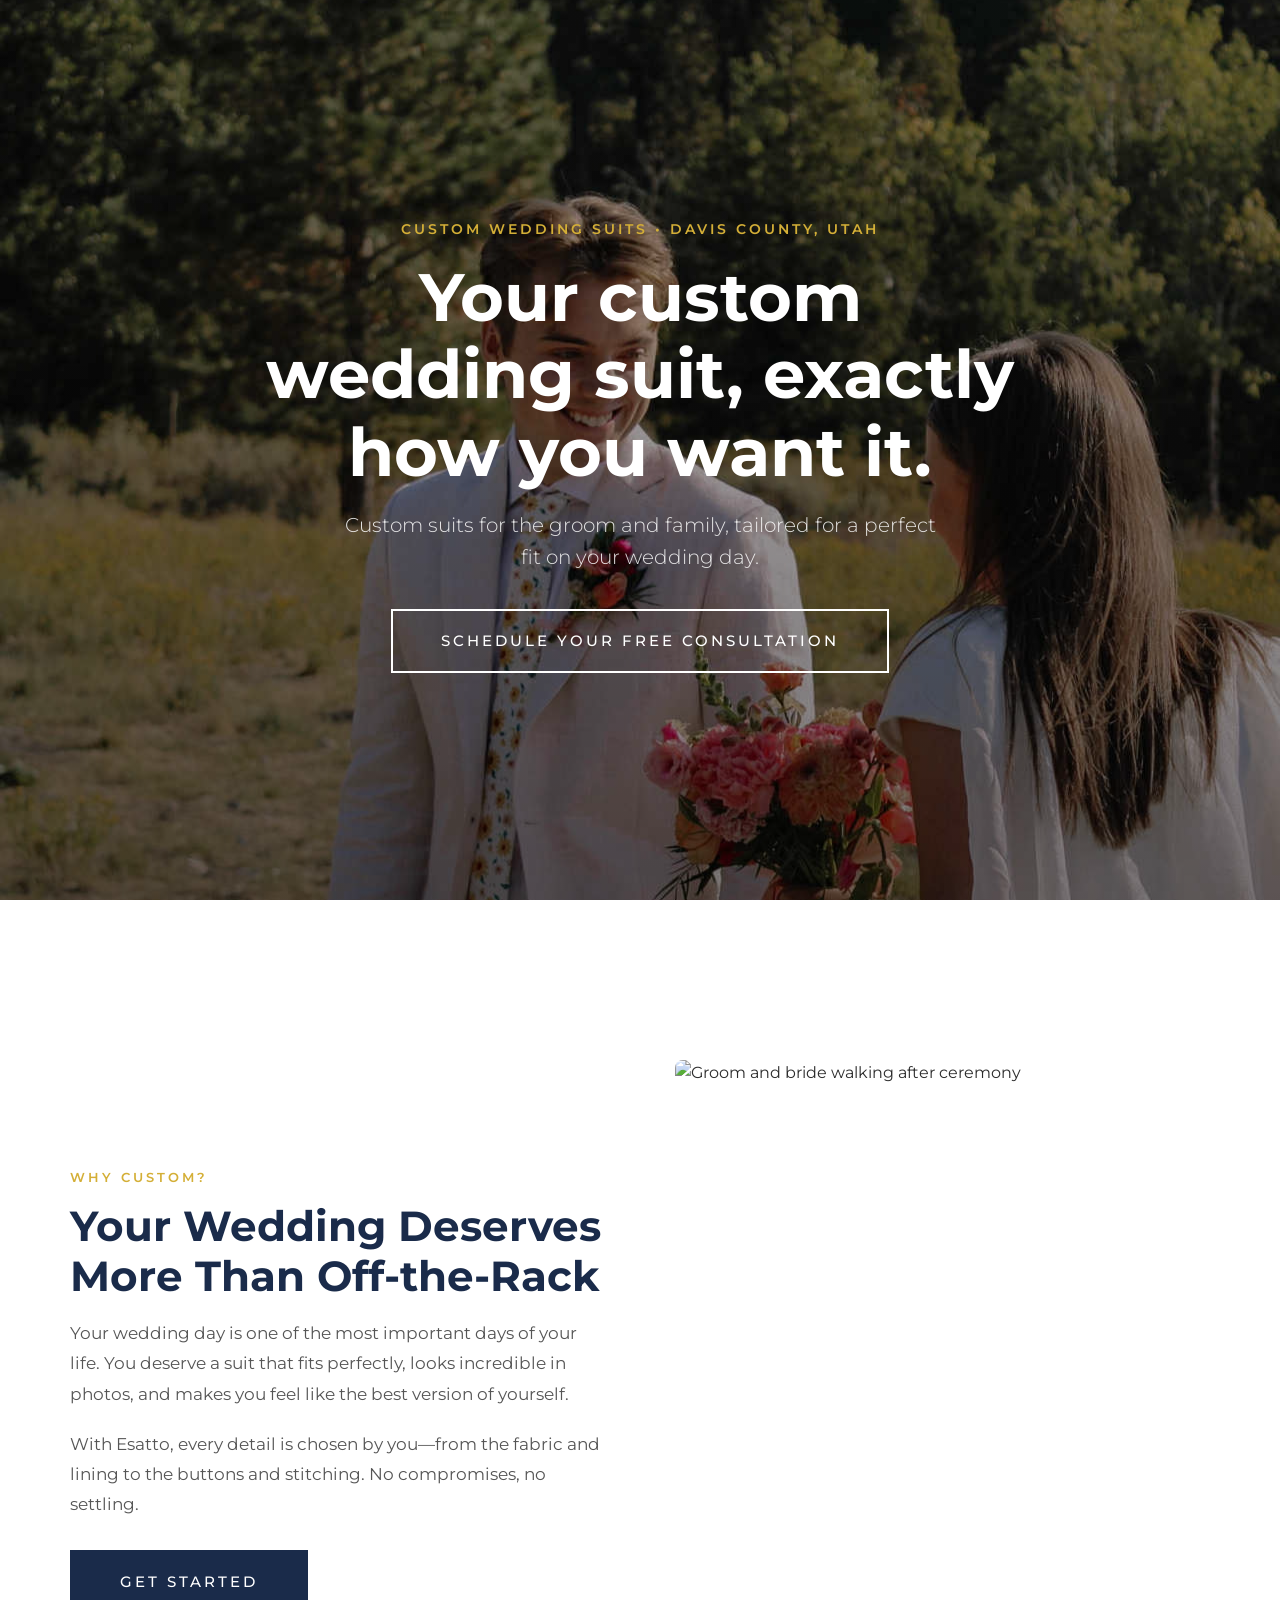
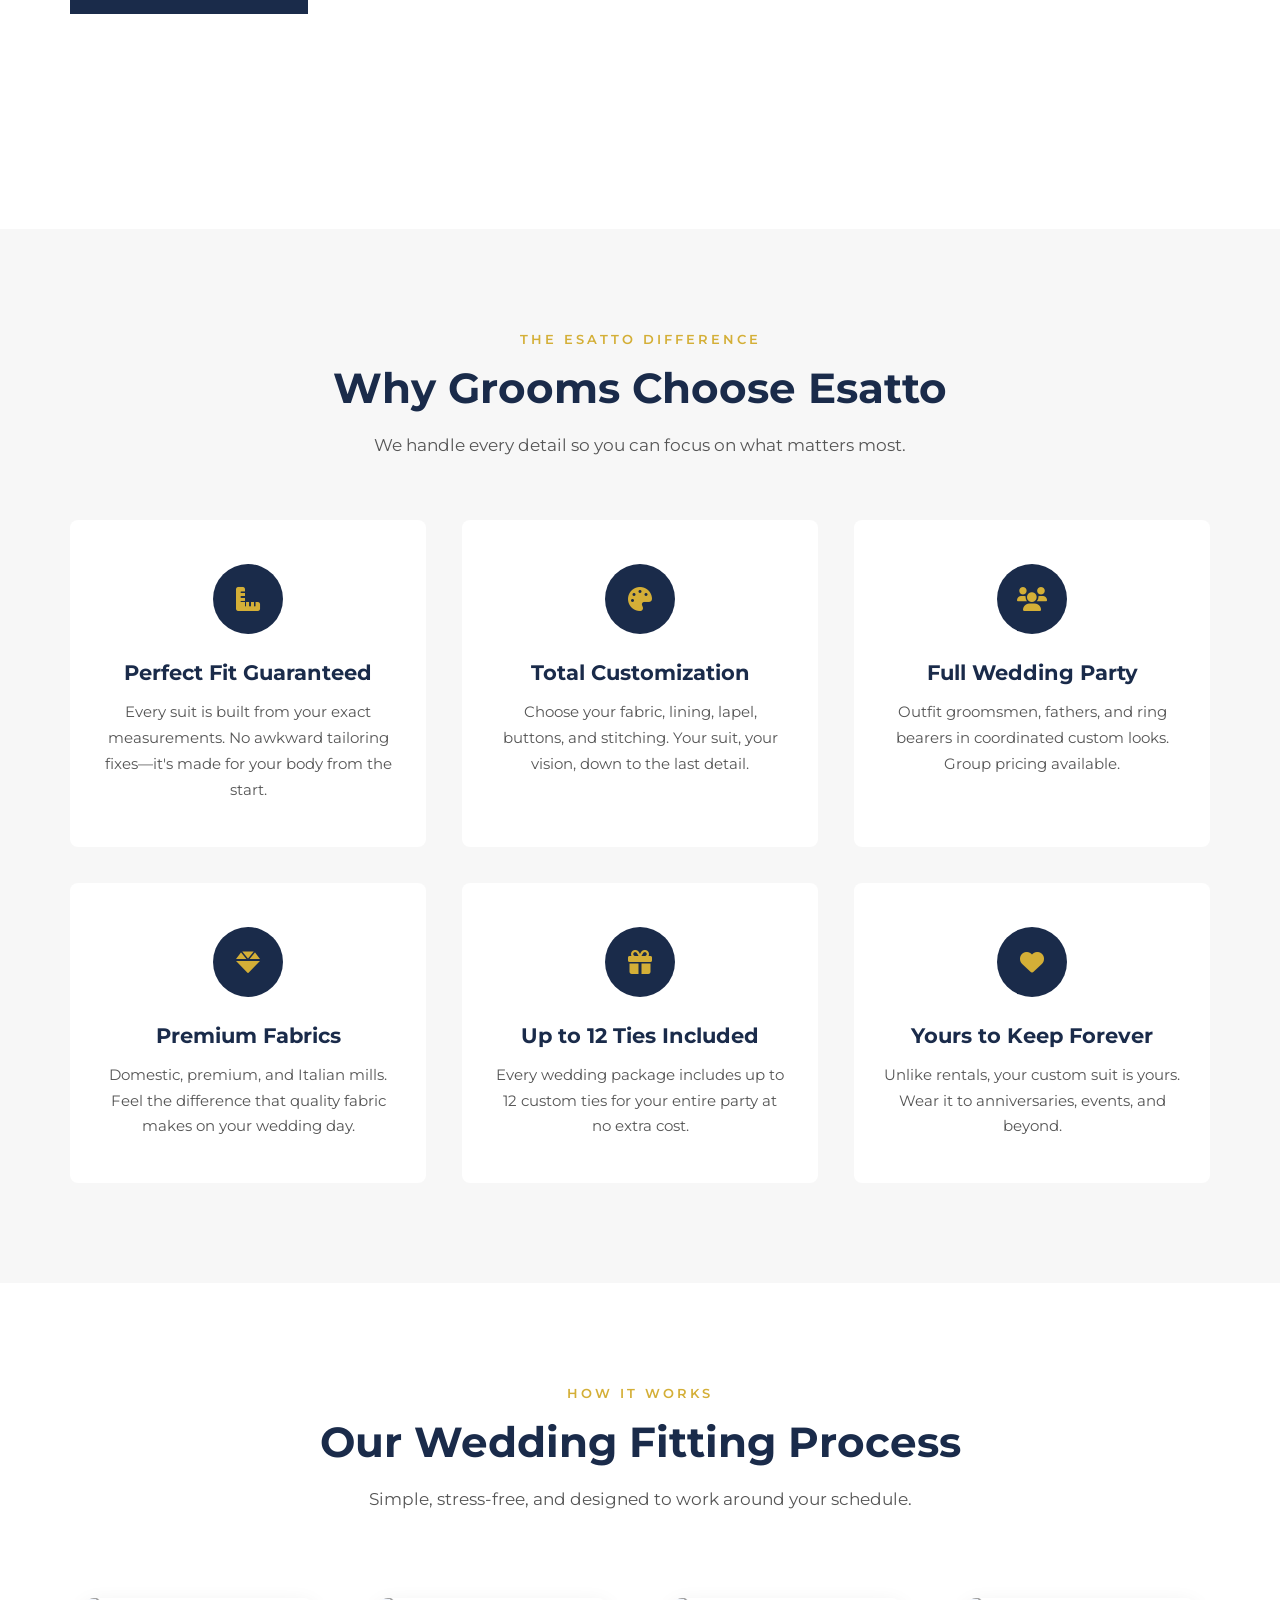
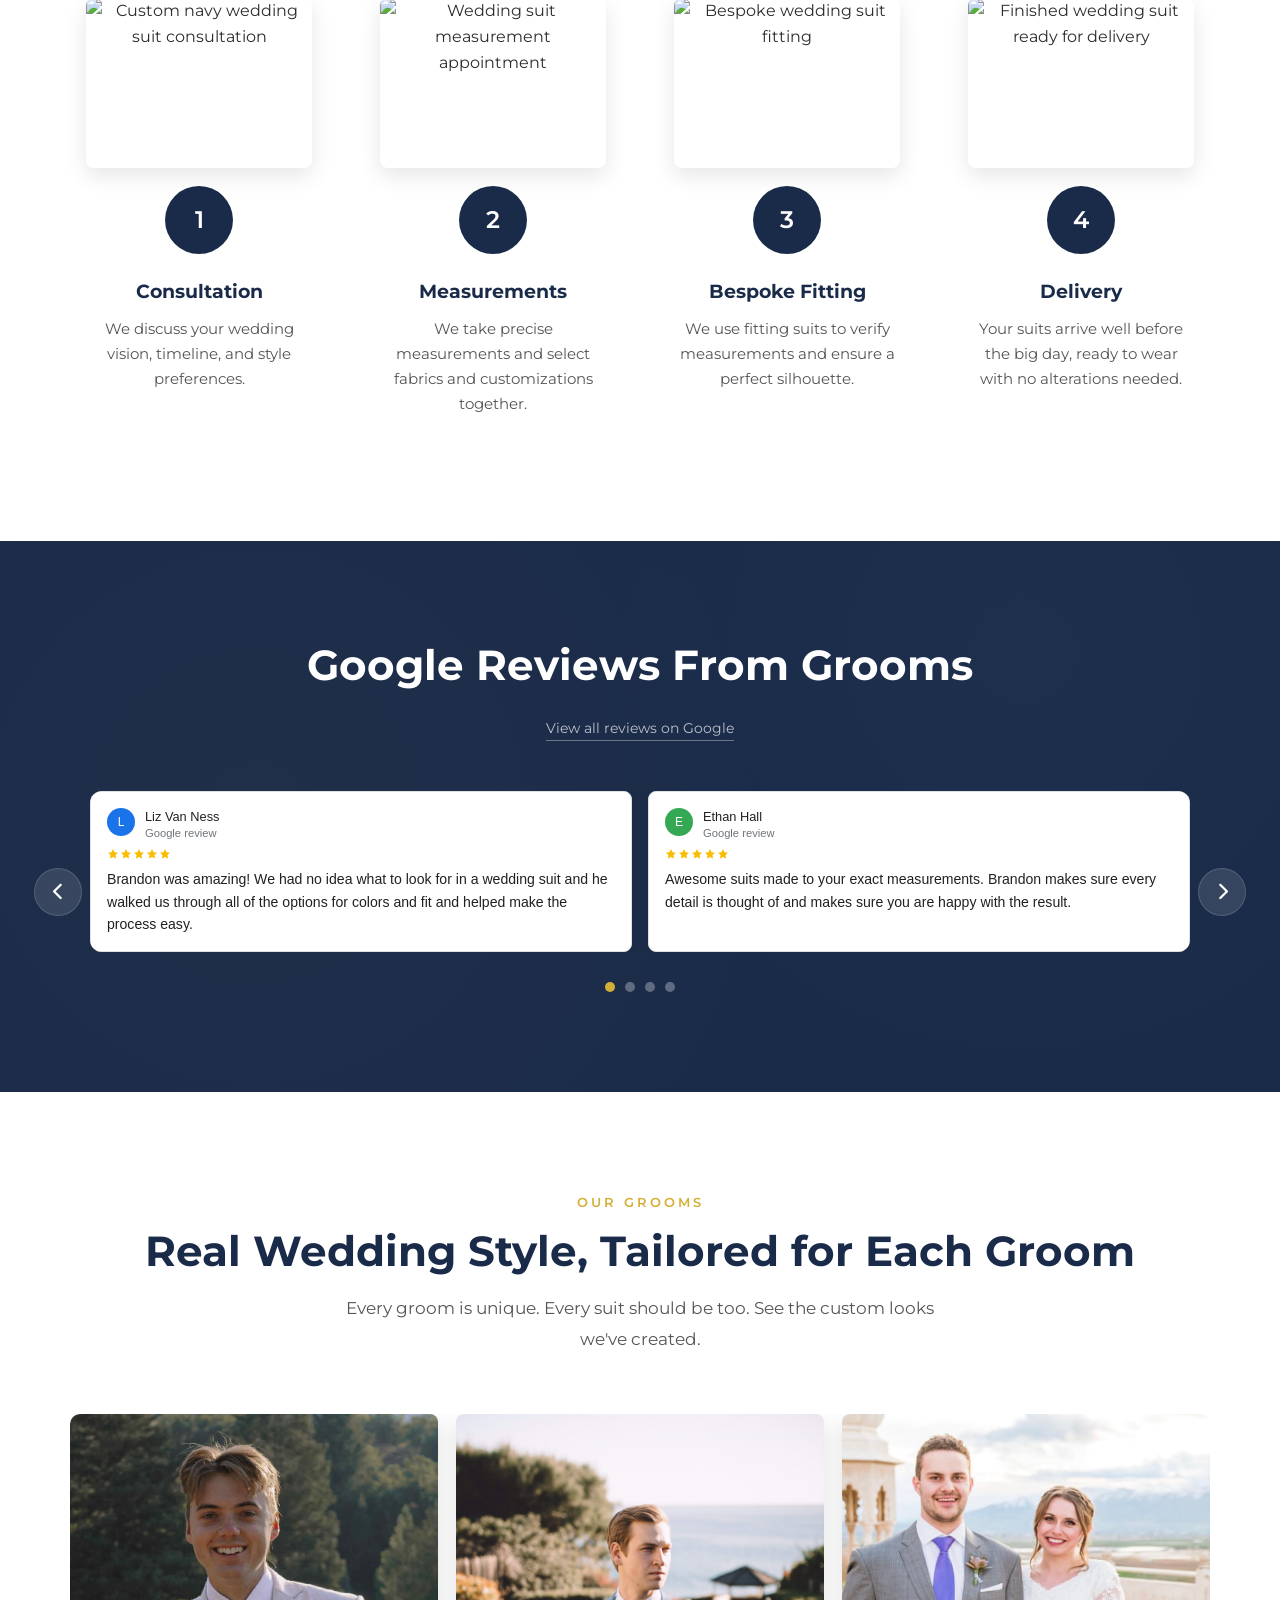
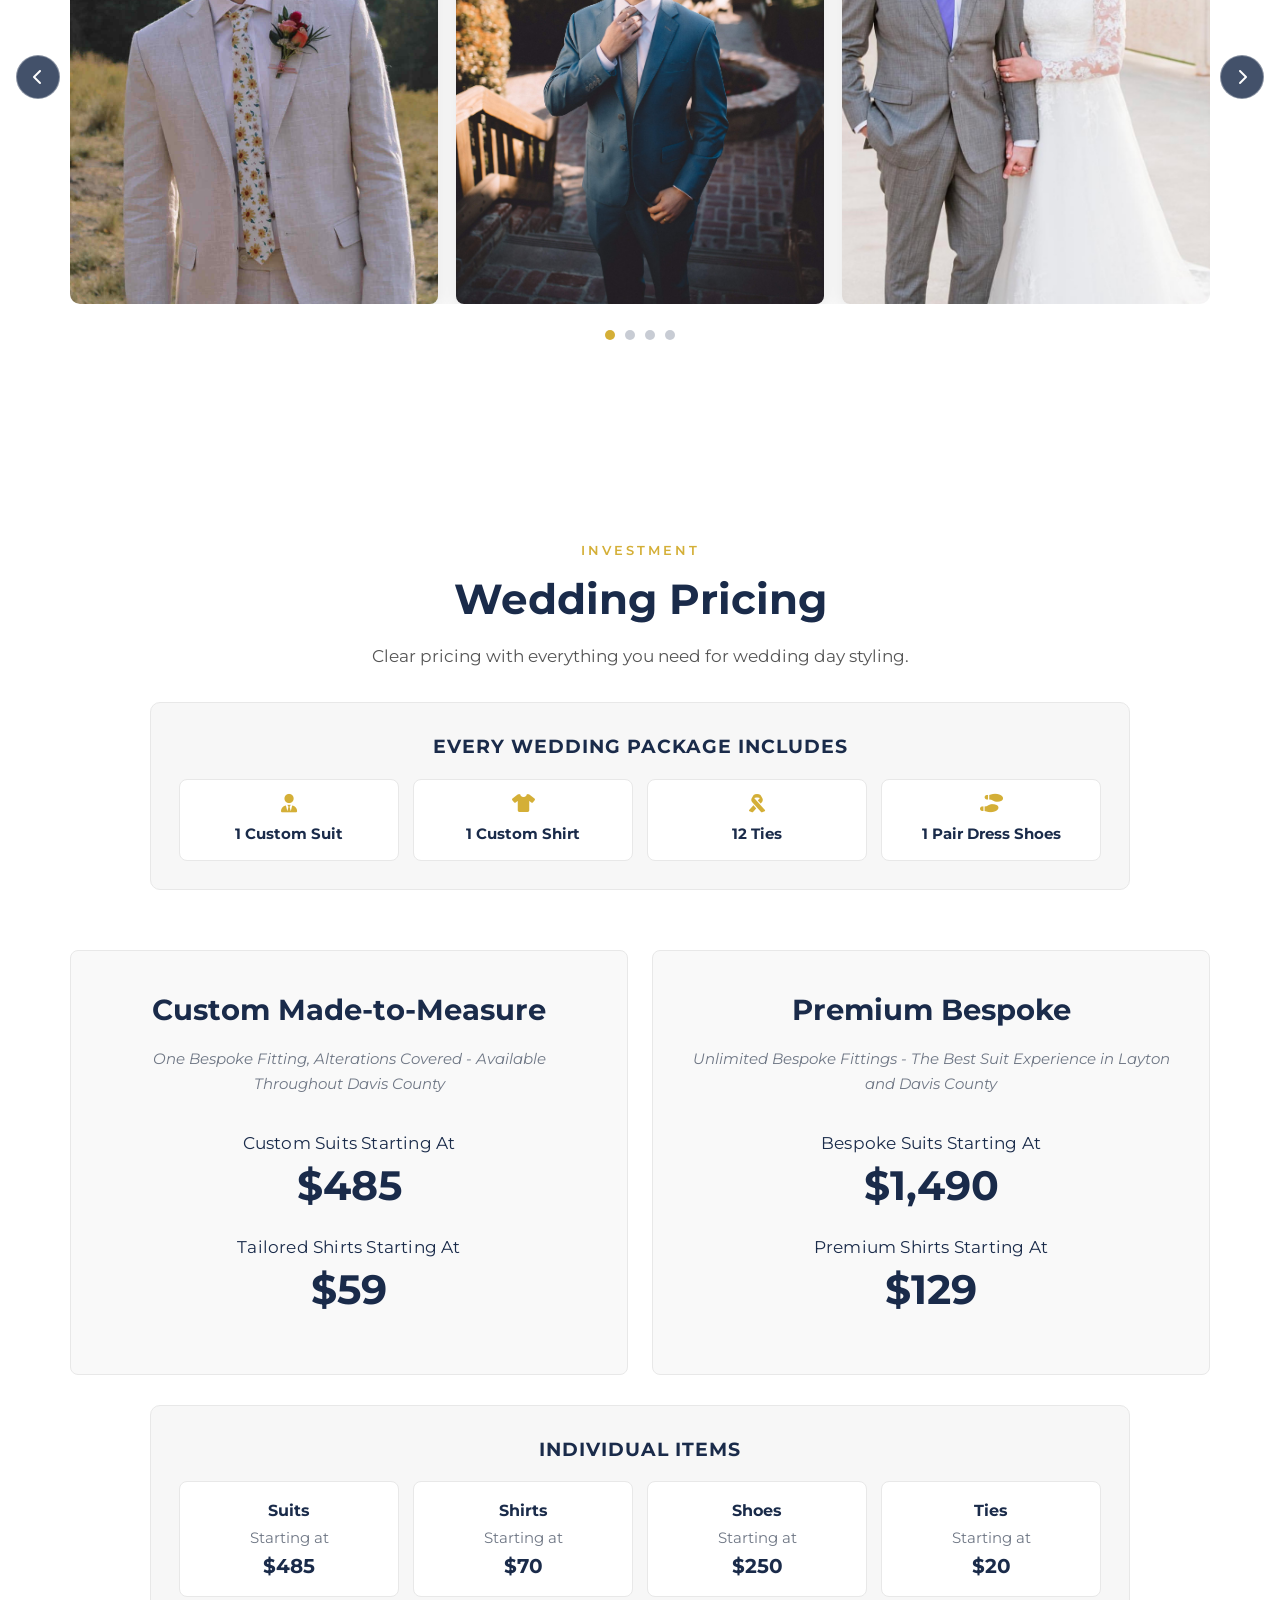
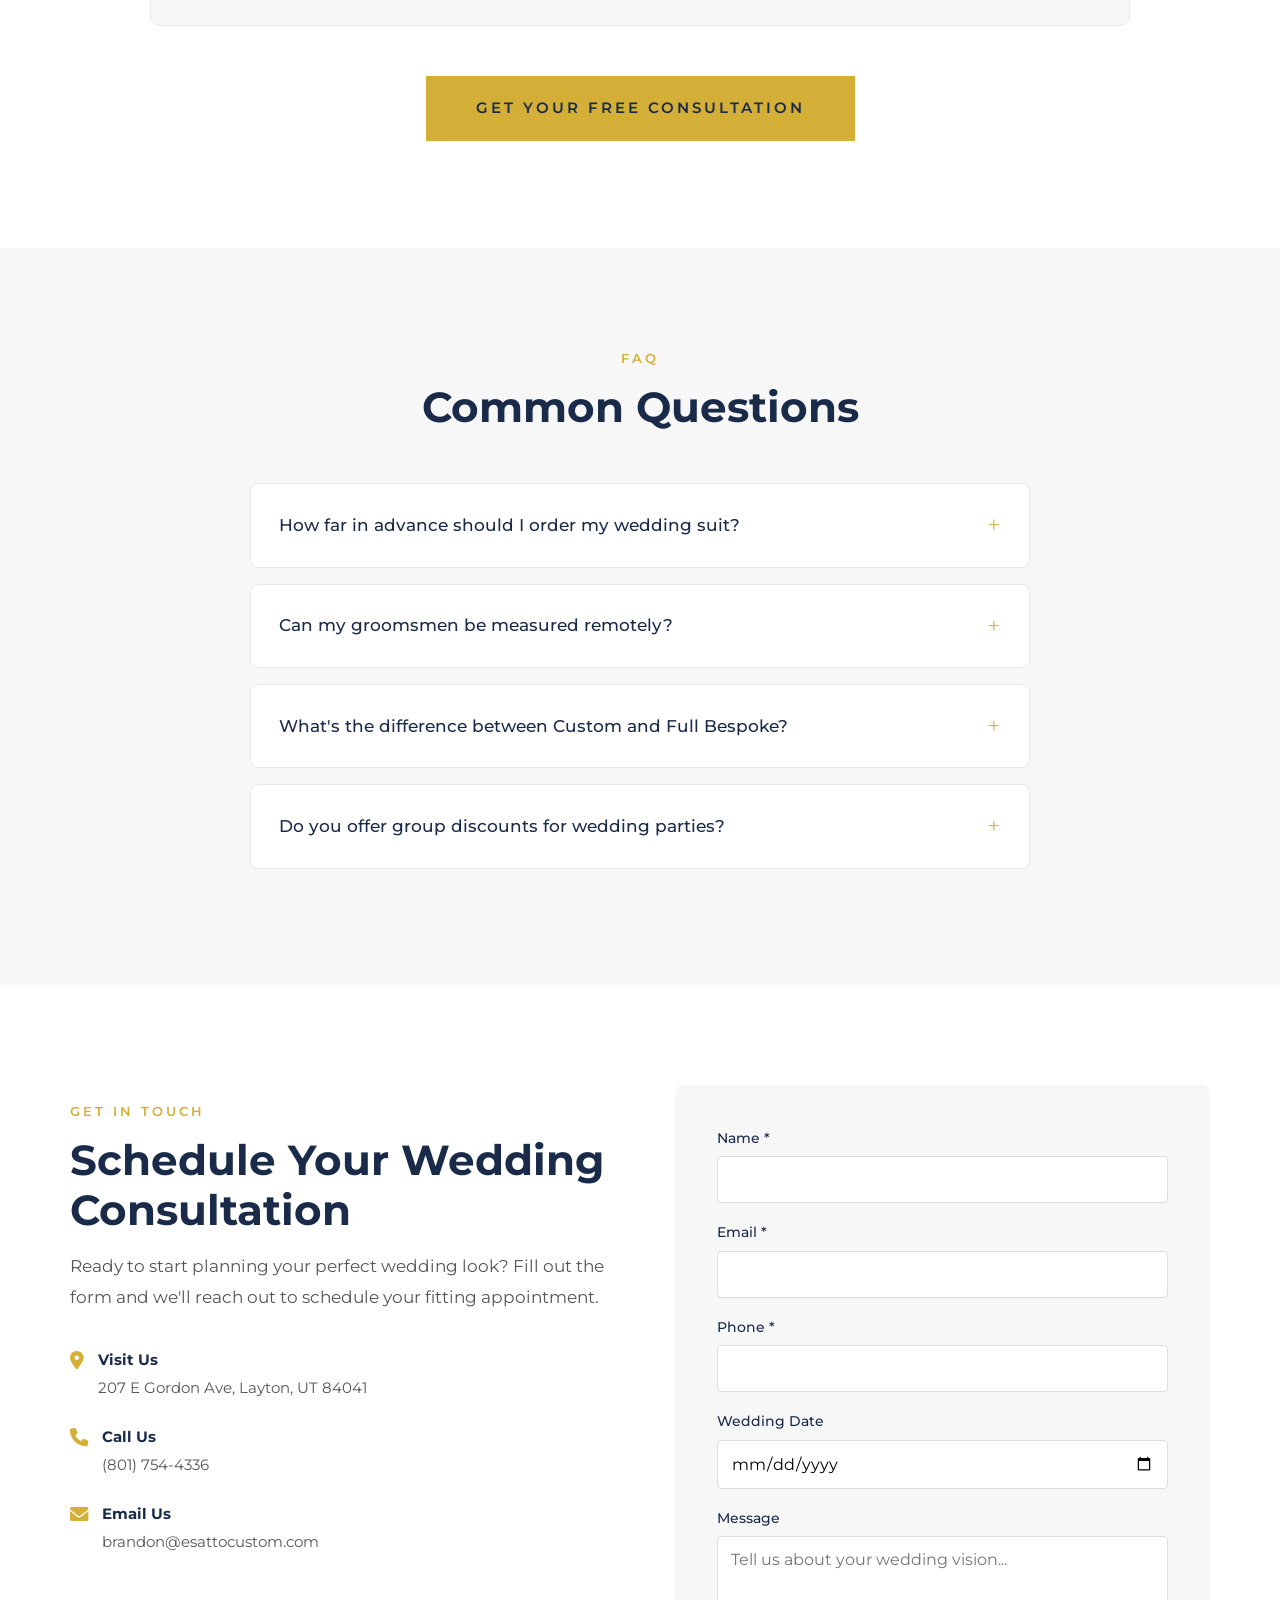
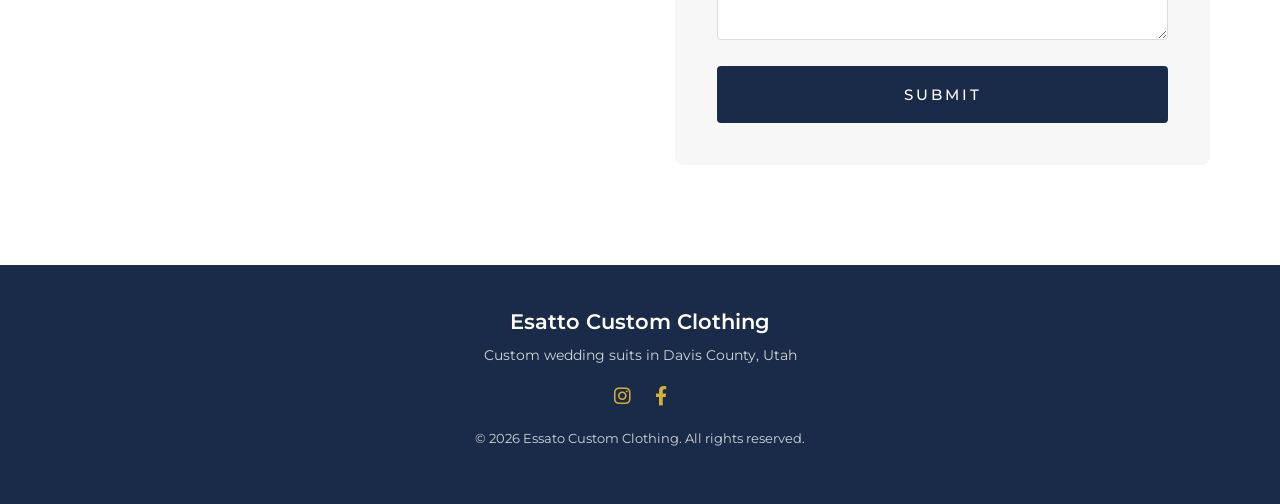
==== commit 0a910cb9: "Add files via upload" ====
--- a/wedding-landing.html
+++ b/wedding-landing.html
@@ -24,7 +24,7 @@
         /* ── Hero ── */
         .wl-hero {
             min-height: 100vh;
-            background: #1a2b4a url('PJ Low.jpg') center/cover no-repeat;
+            background: #1a2b4a url('PJ Low.jpg') center 24%/cover no-repeat;
             position: relative;
             display: flex;
             align-items: center;
@@ -33,7 +33,7 @@
         }
         .wl-hero-overlay {
             position: absolute; inset: 0;
-            background: linear-gradient(to bottom, rgba(0,0,0,0.45), rgba(0,0,0,0.72));
+            background: linear-gradient(to bottom, rgba(0,0,0,0.24), rgba(0,0,0,0.5));
         }
         .wl-hero-inner {
             position: relative; z-index: 2;
@@ -99,11 +99,15 @@
         }
         .wl-why-grid .wl-subtext { margin-bottom: 28px; }
         .wl-img-placeholder {
-            background: #e8e8e8; border-radius: 8px; aspect-ratio: 4/5;
-            display: flex; align-items: center; justify-content: center; overflow: hidden;
-        }
-        .wl-img-placeholder-text { text-align: center; color: #999; }
-        .wl-img-placeholder-text i { font-size: 2.5rem; margin-bottom: 12px; display: block; }
+            border-radius: 8px; aspect-ratio: 4/5;
+            overflow: hidden;
+        }
+        .wl-img-placeholder img {
+            width: 100%;
+            height: 100%;
+            object-fit: cover;
+            object-position: center top;
+        }
 
         /* ── Benefits Row ── */
         .wl-benefits { background: #f7f7f7; }
@@ -136,6 +140,87 @@
             overflow: hidden; transition: transform .3s; cursor: pointer;
         }
         .wl-gallery-item:hover { transform: scale(1.02); }
+
+        /* ── Grooms Carousel ── */
+        .wl-groom-carousel {
+            margin-top: 60px;
+            position: relative;
+        }
+        .wl-groom-viewport {
+            overflow: hidden;
+            border-radius: 10px;
+        }
+        .wl-groom-track {
+            display: flex;
+            gap: 18px;
+            transition: transform .45s ease;
+            align-items: stretch;
+        }
+        .wl-groom-slide {
+            flex-shrink: 0;
+            border-radius: 8px;
+            aspect-ratio: 3/4;
+            overflow: hidden;
+            box-shadow: 0 8px 22px rgba(0,0,0,.12);
+            cursor: pointer;
+            transition: transform .3s ease, box-shadow .3s ease;
+        }
+        .wl-groom-slide:hover {
+            transform: translateY(-4px);
+            box-shadow: 0 14px 32px rgba(0,0,0,.18);
+        }
+        .wl-groom-slide img {
+            width: 100%;
+            height: 100%;
+            object-fit: cover;
+            display: block;
+        }
+        .wl-groom-nav {
+            position: absolute;
+            top: 50%;
+            transform: translateY(-50%);
+            background: rgba(26,43,74,0.82);
+            border: 1px solid rgba(255,255,255,0.35);
+            color: #fff;
+            width: 44px;
+            height: 44px;
+            border-radius: 50%;
+            cursor: pointer;
+            display: flex;
+            align-items: center;
+            justify-content: center;
+            font-size: 1rem;
+            z-index: 4;
+            transition: all .25s ease;
+            backdrop-filter: blur(2px);
+        }
+        .wl-groom-nav:hover {
+            background: #d4af37;
+            border-color: #d4af37;
+            color: #1a2b4a;
+        }
+        .wl-groom-prev { left: -54px; }
+        .wl-groom-next { right: -54px; }
+        .wl-groom-dots {
+            display: flex;
+            justify-content: center;
+            gap: 10px;
+            margin-top: 26px;
+        }
+        .groom-dot {
+            width: 10px;
+            height: 10px;
+            border-radius: 50%;
+            border: none;
+            padding: 0;
+            background: rgba(26,43,74,0.24);
+            cursor: pointer;
+            transition: all .25s ease;
+        }
+        .groom-dot:hover {
+            transform: scale(1.25);
+            background: rgba(26,43,74,0.45);
+        }
 
         /* ── Process ── */
         .wl-process-grid {
@@ -231,6 +316,50 @@
             font-size: 1.05rem;
             margin: 0 0 8px 0;
             letter-spacing: 0.2px;
+        }
+        .wl-individual-items {
+            margin: 30px auto 0;
+            max-width: 980px;
+            background: #f7f7f7;
+            border: 1px solid #e8e8e8;
+            border-radius: 10px;
+            padding: 28px;
+        }
+        .wl-individual-items h3 {
+            color: #1a2b4a;
+            font-size: 1.2rem;
+            margin-bottom: 16px;
+            letter-spacing: 1px;
+            text-transform: uppercase;
+        }
+        .wl-individual-grid {
+            display: grid;
+            grid-template-columns: repeat(4, minmax(0, 1fr));
+            gap: 14px;
+        }
+        .wl-individual-item {
+            background: #fff;
+            border: 1px solid #e8e8e8;
+            border-radius: 8px;
+            padding: 16px 12px;
+            text-align: center;
+        }
+        .wl-individual-item strong {
+            display: block;
+            color: #1a2b4a;
+            font-size: 1rem;
+            margin-bottom: 4px;
+        }
+        .wl-individual-item span {
+            display: block;
+            color: #6f7785;
+            font-size: 0.92rem;
+            margin-bottom: 3px;
+        }
+        .wl-individual-item b {
+            color: #1a2b4a;
+            font-size: 1.25rem;
+            line-height: 1.2;
         }
 
         /* ── Contact ── */
@@ -346,6 +475,10 @@
             .wl-process-grid { grid-template-columns: repeat(2, 1fr); }
             .wl-pricing-grid { grid-template-columns: 1fr; }
             .wl-package-grid { grid-template-columns: repeat(2, minmax(0, 1fr)); }
+            .wl-individual-grid { grid-template-columns: repeat(2, minmax(0, 1fr)); }
+
+            .wl-groom-prev { left: 8px; }
+            .wl-groom-next { right: 8px; }
 
             .review-nav-prev { left: 8px !important; }
             .review-nav-next { right: 8px !important; }
@@ -374,6 +507,12 @@
             .wl-price-label { font-size: 1rem; }
             .wl-price-line { font-size: 2.15rem; }
             .wl-package-grid { grid-template-columns: 1fr; }
+            .wl-individual-grid { grid-template-columns: 1fr; }
+
+            .wl-groom-nav {
+                width: 40px;
+                height: 40px;
+            }
         }
     </style>
 </head>
@@ -408,10 +547,7 @@
                     <a href="#inquiry" class="wl-btn wl-btn-solid">Get Started</a>
                 </div>
                 <div class="wl-img-placeholder">
-                    <div class="wl-img-placeholder-text">
-                        <i class="fas fa-image"></i>
-                        <p style="font-size: .88rem; letter-spacing: 1px;">Groom Photo</p>
-                    </div>
+                    <img src="Why Custom.JPG" alt="Groom and bride walking after ceremony">
                 </div>
             </div>
         </div>
@@ -616,6 +752,41 @@
         </div>
     </section>
 
+    <!-- ════════════════════════  GROOMS GALLERY  ════════════════════════ -->
+    <section class="wl-section" style="background: #fff;">
+        <div class="wl-container wl-center">
+            <p class="wl-tag">Our Grooms</p>
+            <h2 class="wl-heading">Real Wedding Style, Tailored for Each Groom</h2>
+            <p class="wl-subtext">Every groom is unique. Every suit should be too. See the custom looks we've created.</p>
+
+            <div class="wl-groom-carousel">
+                <button class="wl-groom-nav wl-groom-prev" onclick="moveGroomCarousel(-1)" aria-label="Previous groom photos">
+                    <i class="fas fa-chevron-left"></i>
+                </button>
+                <button class="wl-groom-nav wl-groom-next" onclick="moveGroomCarousel(1)" aria-label="Next groom photos">
+                    <i class="fas fa-chevron-right"></i>
+                </button>
+
+                <div id="groomCarouselViewport" class="wl-groom-viewport">
+                    <div id="groomCarouselTrack" class="wl-groom-track">
+                        <div class="wl-groom-slide"><img src="groom1.jpg" alt="Groom in custom wedding suit"></div>
+                        <div class="wl-groom-slide"><img src="groom2.jpg" alt="Groom in custom wedding suit"></div>
+                        <div class="wl-groom-slide"><img src="groom3.jpg" alt="Groom in custom wedding suit"></div>
+                        <div class="wl-groom-slide"><img src="groom4.jpg" alt="Groom in custom wedding suit"></div>
+                        <div class="wl-groom-slide"><img src="groom5.jpg" alt="Groom in custom wedding suit"></div>
+                        <div class="wl-groom-slide"><img src="groom6.jpg" alt="Groom in custom wedding suit"></div>
+                        <div class="wl-groom-slide"><img src="groom7.jpg" alt="Groom in custom wedding suit"></div>
+                        <div class="wl-groom-slide"><img src="groom8.jpg" alt="Groom in custom wedding suit"></div>
+                        <div class="wl-groom-slide"><img src="groom9.jpg" alt="Groom in custom wedding suit"></div>
+                        <div class="wl-groom-slide"><img src="groom10.jpg" alt="Groom in custom wedding suit"></div>
+                    </div>
+                </div>
+
+                <div id="groomCarouselDots" class="wl-groom-dots"></div>
+            </div>
+        </div>
+    </section>
+
     <!-- ════════════════════════  PRICING  ════════════════════════ -->
     <section class="wl-section" style="background: #fff;">
         <div class="wl-container wl-center">
@@ -651,6 +822,32 @@
                         <div class="wl-price-line">$1,490</div>
                         <p class="wl-price-label">Premium Shirts Starting At</p>
                         <div class="wl-price-line">$129</div>
+                    </div>
+                </div>
+
+                <div class="wl-individual-items">
+                    <h3>Individual Items</h3>
+                    <div class="wl-individual-grid">
+                        <div class="wl-individual-item">
+                            <strong>Suits</strong>
+                            <span>Starting at</span>
+                            <b>$485</b>
+                        </div>
+                        <div class="wl-individual-item">
+                            <strong>Shirts</strong>
+                            <span>Starting at</span>
+                            <b>$70</b>
+                        </div>
+                        <div class="wl-individual-item">
+                            <strong>Shoes</strong>
+                            <span>Starting at</span>
+                            <b>$250</b>
+                        </div>
+                        <div class="wl-individual-item">
+                            <strong>Ties</strong>
+                            <span>Starting at</span>
+                            <b>$20</b>
+                        </div>
                     </div>
                 </div>
             </div>
@@ -925,6 +1122,142 @@
             });
         })();
 
+        (function() {
+            var groomIndex = 0;
+            var groomTrack = document.getElementById('groomCarouselTrack');
+            var groomViewport = document.getElementById('groomCarouselViewport');
+            var groomDots = document.getElementById('groomCarouselDots');
+            if (!groomTrack || !groomViewport || !groomDots) return;
+
+            var groomSlides = groomTrack.querySelectorAll('.wl-groom-slide');
+            var groomGap = 18;
+            var groomInterval;
+
+            function getGroomVisibleCount() {
+                if (window.innerWidth <= 600) return 1;
+                if (window.innerWidth <= 1024) return 2;
+                return 3;
+            }
+
+            function sizeGroomSlides() {
+                var visible = getGroomVisibleCount();
+                var viewportWidth = groomViewport.offsetWidth;
+                var slideWidth = (viewportWidth - groomGap * (visible - 1)) / visible;
+                for (var i = 0; i < groomSlides.length; i++) {
+                    groomSlides[i].style.width = slideWidth + 'px';
+                    groomSlides[i].style.minWidth = slideWidth + 'px';
+                }
+                return slideWidth;
+            }
+
+            function getGroomTotalPages() {
+                return Math.ceil(groomSlides.length / getGroomVisibleCount());
+            }
+
+            function updateGroomDots() {
+                var activePage = Math.floor(groomIndex / getGroomVisibleCount());
+                var allDots = groomDots.querySelectorAll('.groom-dot');
+                for (var i = 0; i < allDots.length; i++) {
+                    allDots[i].style.background = i === activePage ? '#d4af37' : 'rgba(26,43,74,0.24)';
+                }
+            }
+
+            function buildGroomDots() {
+                var total = getGroomTotalPages();
+                groomDots.innerHTML = '';
+                for (var i = 0; i < total; i++) {
+                    var dot = document.createElement('button');
+                    dot.className = 'groom-dot';
+                    dot.setAttribute('data-index', i);
+                    dot.addEventListener('click', function() {
+                        goToGroomSlide(parseInt(this.getAttribute('data-index'), 10));
+                    });
+                    groomDots.appendChild(dot);
+                }
+                updateGroomDots();
+            }
+
+            function updateGroomCarousel() {
+                var slideWidth = sizeGroomSlides();
+                var offset = groomIndex * (slideWidth + groomGap);
+                groomTrack.style.transform = 'translateX(-' + offset + 'px)';
+                updateGroomDots();
+            }
+
+            window.moveGroomCarousel = function(direction) {
+                var visible = getGroomVisibleCount();
+                var maxIndex = Math.max(0, groomSlides.length - visible);
+                groomIndex += direction * visible;
+                if (groomIndex < 0) groomIndex = 0;
+                if (groomIndex > maxIndex) groomIndex = maxIndex;
+                updateGroomCarousel();
+            };
+
+            function goToGroomSlide(dotIndex) {
+                var visible = getGroomVisibleCount();
+                var maxIndex = Math.max(0, groomSlides.length - visible);
+                groomIndex = dotIndex * visible;
+                if (groomIndex > maxIndex) groomIndex = maxIndex;
+                updateGroomCarousel();
+            }
+
+            function startGroomAutoScroll() {
+                groomInterval = setInterval(function() {
+                    var visible = getGroomVisibleCount();
+                    var maxIndex = Math.max(0, groomSlides.length - visible);
+                    if (groomIndex >= maxIndex) groomIndex = 0;
+                    else {
+                        groomIndex += visible;
+                        if (groomIndex > maxIndex) groomIndex = maxIndex;
+                    }
+                    updateGroomCarousel();
+                }, 5500);
+            }
+
+            function stopGroomAutoScroll() {
+                clearInterval(groomInterval);
+            }
+
+            window.addEventListener('resize', function() {
+                var maxIndex = Math.max(0, groomSlides.length - getGroomVisibleCount());
+                if (groomIndex > maxIndex) groomIndex = maxIndex;
+                buildGroomDots();
+                updateGroomCarousel();
+            });
+
+            var groomTouchStartX = 0;
+            var groomTouchEndX = 0;
+            var groomSwiping = false;
+            groomViewport.addEventListener('touchstart', function(e) {
+                groomTouchStartX = e.changedTouches[0].screenX;
+                groomSwiping = true;
+                stopGroomAutoScroll();
+            }, { passive: true });
+            groomViewport.addEventListener('touchmove', function(e) {
+                groomTouchEndX = e.changedTouches[0].screenX;
+            }, { passive: true });
+            groomViewport.addEventListener('touchend', function() {
+                if (!groomSwiping) return;
+                groomSwiping = false;
+                var diff = groomTouchStartX - groomTouchEndX;
+                if (Math.abs(diff) > 50) {
+                    if (diff > 0) moveGroomCarousel(1);
+                    else moveGroomCarousel(-1);
+                }
+                startGroomAutoScroll();
+            });
+
+            groomViewport.addEventListener('mouseenter', stopGroomAutoScroll);
+            groomViewport.addEventListener('mouseleave', function() {
+                stopGroomAutoScroll();
+                startGroomAutoScroll();
+            });
+
+            buildGroomDots();
+            updateGroomCarousel();
+            startGroomAutoScroll();
+        })();
+
         // Smooth scroll for anchor links
         document.querySelectorAll('a[href^="#"]').forEach(function(anchor) {
             anchor.addEventListener('click', function(e) {
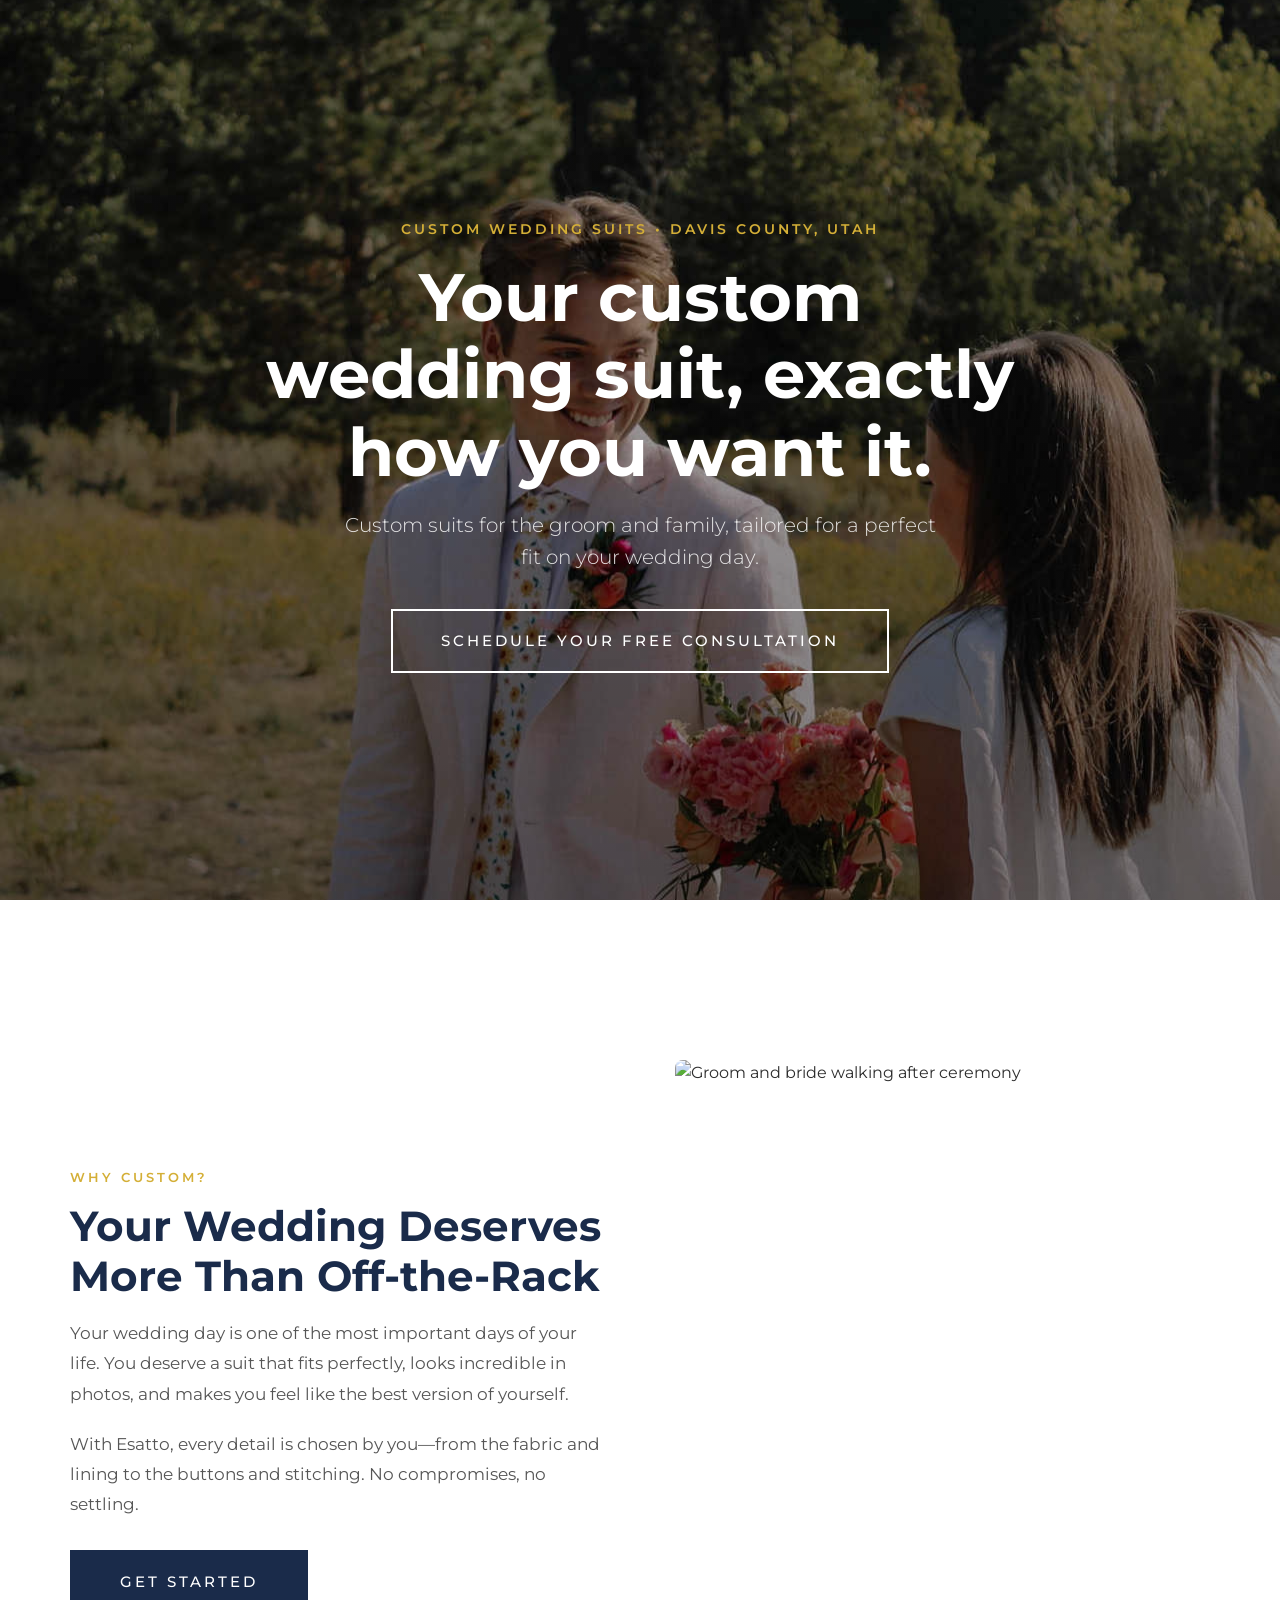
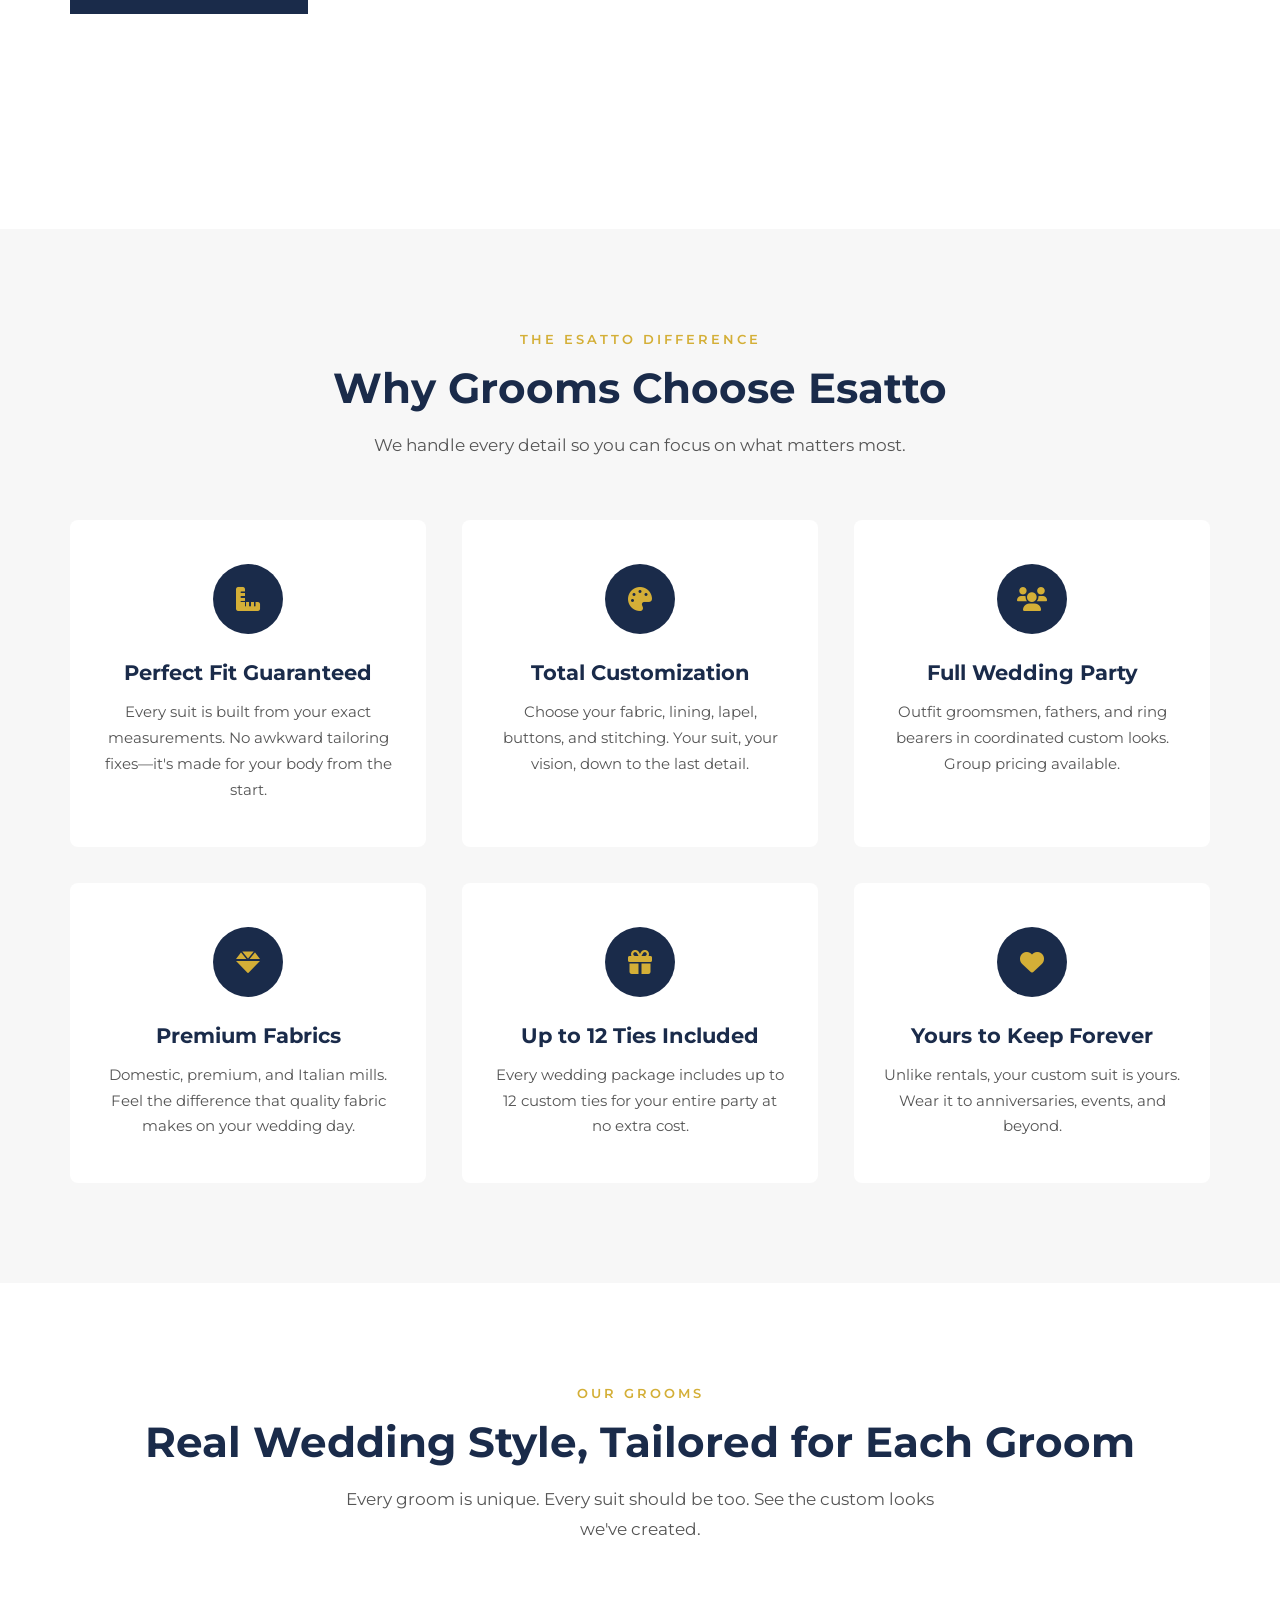
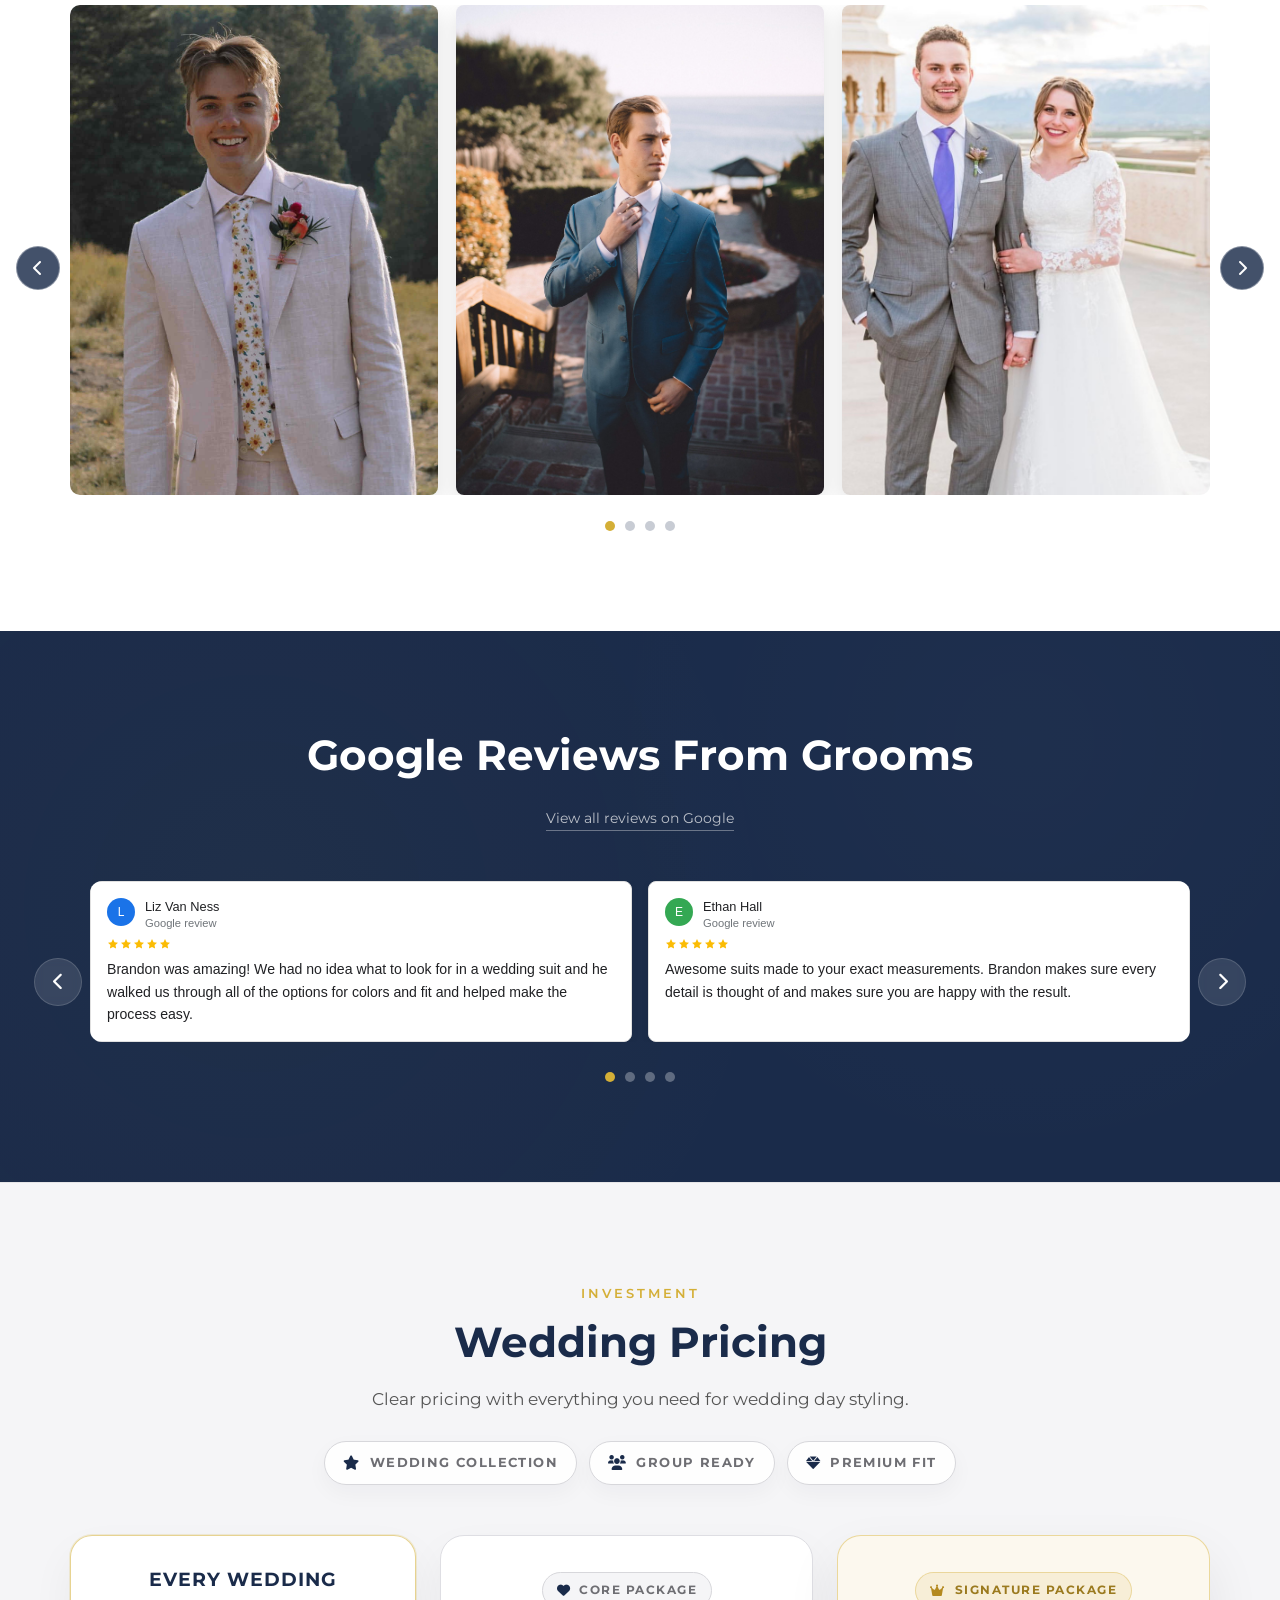
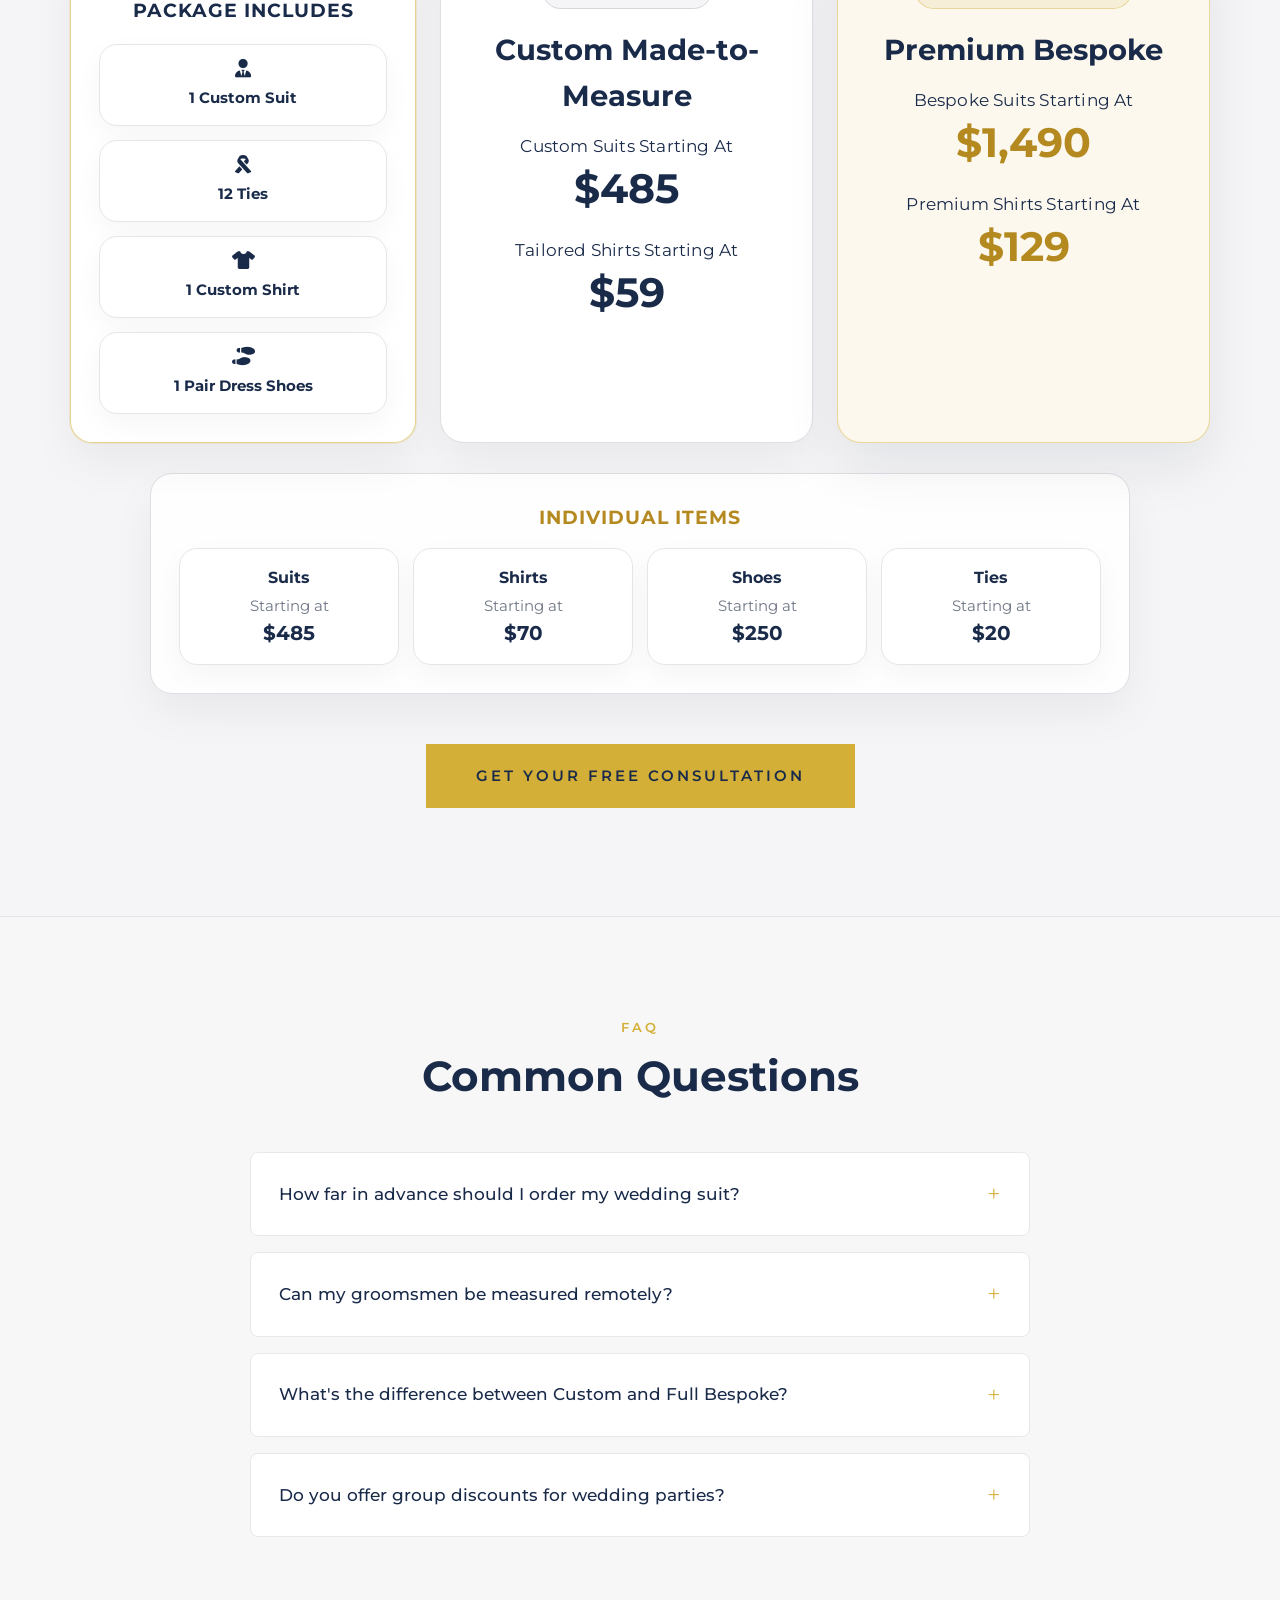
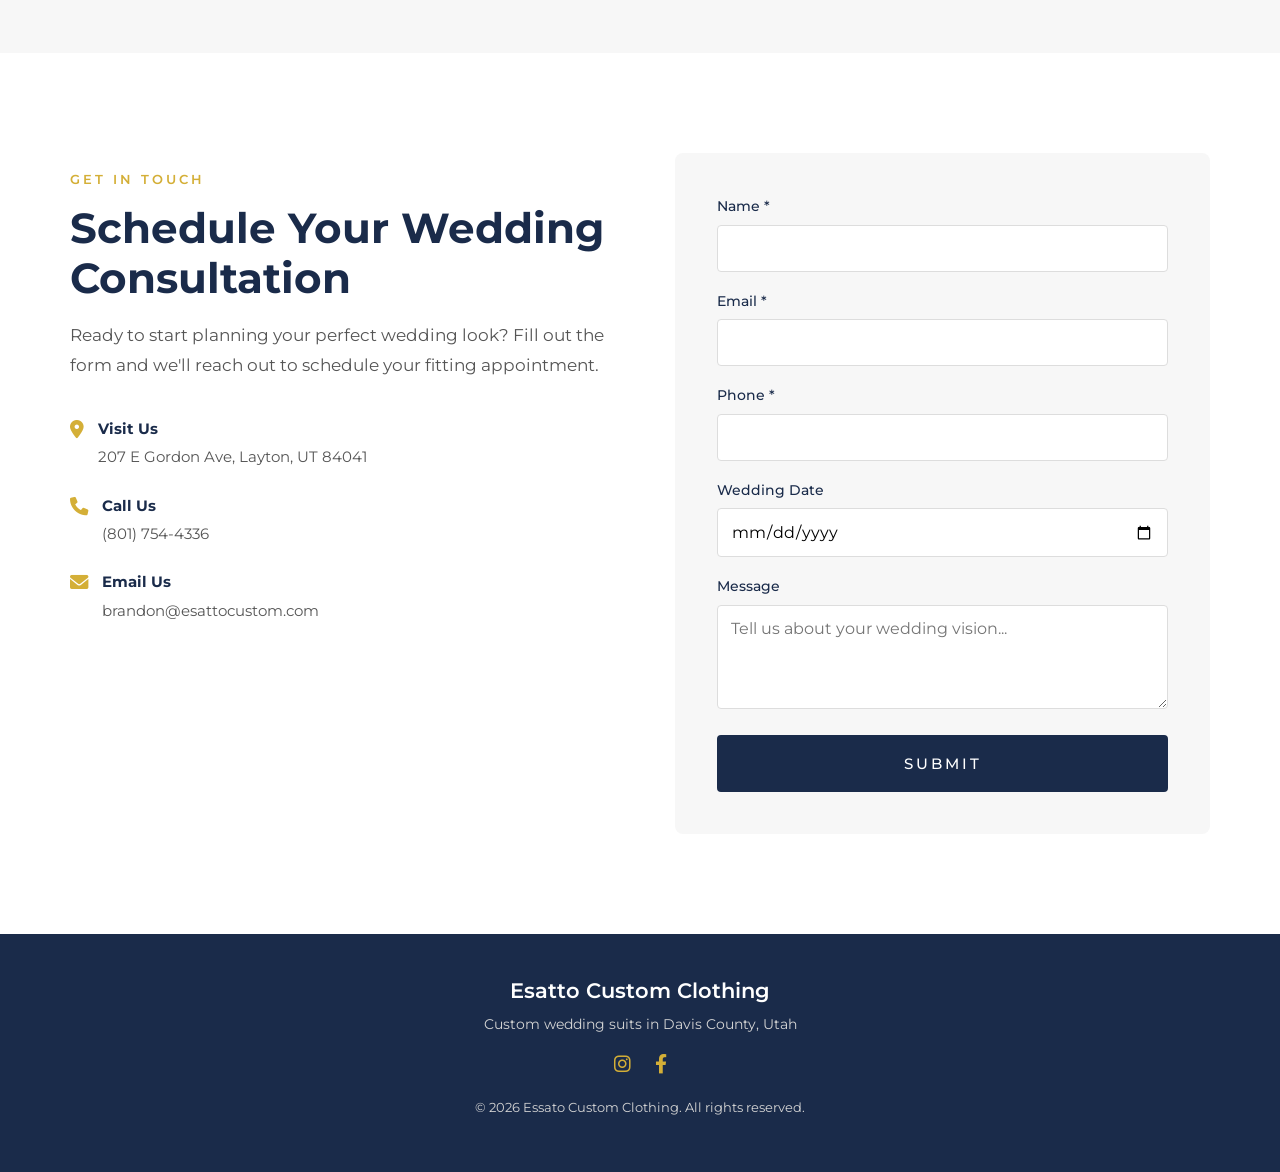
==== commit ac4c70f9: "Add files via upload" ====
--- a/wedding-landing.html
+++ b/wedding-landing.html
@@ -222,44 +222,71 @@
             background: rgba(26,43,74,0.45);
         }
 
-        /* ── Process ── */
-        .wl-process-grid {
-            display: grid; grid-template-columns: repeat(4, 1fr);
-            gap: 36px; margin-top: 60px;
-        }
-        .wl-step { text-align: center; padding: 24px 16px; }
-        .wl-step-photo {
-            width: 100%;
-            height: 170px;
-            border-radius: 8px;
-            object-fit: cover;
-            margin-bottom: 18px;
-            box-shadow: 0 8px 22px rgba(0,0,0,.1);
-        }
-        .wl-step-num {
-            width: 68px; height: 68px; background: #1a2b4a; color: #fff;
-            border-radius: 50%; display: flex; align-items: center; justify-content: center;
-            margin: 0 auto 22px; font-size: 1.5rem; font-weight: 600;
-        }
-        .wl-step h3 { font-size: 1.2rem; color: #1a2b4a; margin-bottom: 10px; }
-        .wl-step p { font-size: .92rem; color: #555; line-height: 1.7; }
-
         /* ── Pricing ── */
-        .wl-pricing-tiers { margin-top: 60px; }
-        .wl-pricing-grid {
-            display: grid;
-            grid-template-columns: repeat(2, minmax(0, 1fr));
-            gap: 24px;
-            align-items: start;
-        }
-        .wl-package-includes {
-            background: #f7f7f7;
-            border: 1px solid #e8e8e8;
-            border-radius: 10px;
-            padding: 28px;
-            margin: 30px auto 40px;
-            max-width: 980px;
-        }
+        .wl-pricing-section {
+            background: #f5f5f7 !important;
+            border-top: 1px solid #e5e5e7;
+            border-bottom: 1px solid #e5e5e7;
+        }
+        .wl-pricing-section .wl-container {
+            position: relative;
+            z-index: 1;
+        }
+        .wl-pricing-section::before,
+        .wl-pricing-section::after {
+            content: none;
+        }
+        .wl-pricing-tiers { margin-top: 50px; }
+        .wl-pricing-chips {
+            display: flex;
+            justify-content: center;
+            gap: 12px;
+            flex-wrap: wrap;
+            margin: 26px auto 0;
+        }
+        .wl-pricing-chip {
+            display: inline-flex;
+            align-items: center;
+            gap: 9px;
+            padding: 11px 18px;
+            border-radius: 999px;
+            background: rgba(255,255,255,0.9);
+            border: 1px solid #d7d7db;
+            box-shadow: 0 8px 22px rgba(15,23,42,0.04);
+            color: #6e6e73;
+            font-size: 0.8rem;
+            font-weight: 700;
+            letter-spacing: 1.4px;
+            text-transform: uppercase;
+        }
+        .wl-pricing-chip i {
+            color: #1a2b4a;
+            font-size: 0.9rem;
+        }
+        .wl-pricing-layout {
+            display: grid;
+            grid-template-columns: minmax(280px, 0.9fr) minmax(0, 2fr);
+            gap: 24px;
+            align-items: stretch;
+        }
+        .wl-pricing-grid {
+            display: grid;
+            grid-template-columns: repeat(2, minmax(0, 1fr));
+            gap: 24px;
+            align-items: stretch;
+        }
+        .wl-package-includes {
+            background: rgba(255,255,255,0.92);
+            border: 1px solid rgba(212,175,55,0.55);
+            border-radius: 22px;
+            padding: 28px;
+            margin: 0;
+            max-width: none;
+            box-shadow: 0 0 0 1px rgba(212,175,55,0.18), 0 20px 44px rgba(15,23,42,0.05);
+            height: 100%;
+            display: flex;
+            flex-direction: column;
+        }
         .wl-package-includes h3 {
             color: #1a2b4a;
             font-size: 1.2rem;
@@ -267,33 +294,88 @@
             letter-spacing: 1px;
             text-transform: uppercase;
         }
-        .wl-package-grid {
-            display: grid;
-            grid-template-columns: repeat(4, minmax(0, 1fr));
-            gap: 14px;
-        }
-        .wl-package-item {
-            background: #fff;
-            border: 1px solid #e8e8e8;
-            border-radius: 8px;
-            padding: 14px 12px;
-            text-align: center;
-        }
-        .wl-package-item i {
-            color: #d4af37;
-            font-size: 1.15rem;
-            margin-bottom: 8px;
-            display: block;
-        }
+        .wl-package-grid {
+            display: grid;
+            grid-template-columns: 1fr;
+            gap: 14px;
+        }
+        .wl-package-item {
+            background: #fff;
+            border: 1px solid #e6e6ea;
+            border-radius: 18px;
+            padding: 14px 12px;
+            text-align: center;
+            position: relative;
+            overflow: hidden;
+            box-shadow: 0 10px 28px rgba(15,23,42,0.04);
+        }
+        .wl-package-item::before {
+            content: none;
+        }
+        .wl-package-item i {
+            color: #1a2b4a;
+            font-size: 1.15rem;
+            margin-bottom: 8px;
+            display: block;
+        }
         .wl-package-item strong {
             color: #1a2b4a;
             font-size: 0.95rem;
         }
-        .wl-tier {
-            background: #f9f9f9; border: 1px solid #e8e8e8; border-radius: 8px;
-            padding: 36px;
-        }
-        .wl-tier h3 { font-size: 1.8rem; color: #1a2b4a; text-align: center; margin-bottom: 14px; }
+        .wl-tier {
+            background: #fff;
+            border: 1px solid #dedee3;
+            border-radius: 24px;
+            padding: 36px;
+            position: relative;
+            overflow: hidden;
+            box-shadow: 0 18px 42px rgba(15,23,42,0.05);
+            height: 100%;
+            display: flex;
+            flex-direction: column;
+        }
+        .wl-tier::before {
+            content: none;
+        }
+        .wl-tier-badge {
+            display: inline-flex;
+            align-items: center;
+            gap: 8px;
+            margin: 0 auto 18px;
+            padding: 8px 14px;
+            border-radius: 999px;
+            background: #f5f5f7;
+            border: 1px solid #d7d7db;
+            color: #6e6e73;
+            font-size: 0.74rem;
+            font-weight: 700;
+            letter-spacing: 1.5px;
+            text-transform: uppercase;
+        }
+        .wl-tier-badge i {
+            color: #1a2b4a;
+            font-size: 0.82rem;
+        }
+        .wl-tier-premium {
+            background: #fcf8ee;
+            border-color: rgba(212,175,55,0.45);
+            box-shadow: 0 24px 54px rgba(15,23,42,0.08);
+            transform: none;
+        }
+        .wl-tier-premium::before {
+            content: none;
+        }
+        .wl-tier-premium .wl-tier-badge {
+            background: rgba(212,175,55,0.12);
+            border-color: rgba(212,175,55,0.38);
+            color: #9b7a1f;
+        }
+        .wl-tier-premium .wl-tier-badge i,
+        .wl-tier-premium h3,
+        .wl-tier-premium .wl-price-line {
+            color: #b4891f;
+        }
+        .wl-tier h3 { font-size: 1.8rem; color: #1a2b4a; text-align: center; margin-bottom: 14px; }
         .wl-tier .wl-tier-desc {
             text-align: center;
             font-size: 0.96rem;
@@ -317,33 +399,58 @@
             margin: 0 0 8px 0;
             letter-spacing: 0.2px;
         }
-        .wl-individual-items {
-            margin: 30px auto 0;
-            max-width: 980px;
-            background: #f7f7f7;
-            border: 1px solid #e8e8e8;
-            border-radius: 10px;
-            padding: 28px;
-        }
-        .wl-individual-items h3 {
-            color: #1a2b4a;
-            font-size: 1.2rem;
-            margin-bottom: 16px;
-            letter-spacing: 1px;
-            text-transform: uppercase;
-        }
+
+        .wl-pricing-visual {
+            display: inline-flex;
+            align-items: center;
+            justify-content: center;
+            width: 44px;
+            height: 44px;
+            border-radius: 50%;
+            background: #fff;
+            border: 1px solid #d7d7db;
+            margin-right: 16px;
+            box-shadow: 0 8px 24px rgba(15,23,42,0.05);
+            vertical-align: middle;
+        }
+        .wl-pricing-visual i {
+            color: #1a2b4a;
+            font-size: 1.35rem;
+        }
+        .wl-individual-items {
+            margin: 30px auto 0;
+            max-width: 980px;
+            background: rgba(255,255,255,0.92);
+            border: 1px solid #dedee3;
+            border-radius: 22px;
+            padding: 28px;
+            box-shadow: 0 20px 44px rgba(15,23,42,0.05);
+        }
+        .wl-individual-items h3 {
+            color: #b4891f;
+            font-size: 1.2rem;
+            margin-bottom: 16px;
+            letter-spacing: 1px;
+            text-transform: uppercase;
+        }
         .wl-individual-grid {
             display: grid;
             grid-template-columns: repeat(4, minmax(0, 1fr));
             gap: 14px;
         }
-        .wl-individual-item {
-            background: #fff;
-            border: 1px solid #e8e8e8;
-            border-radius: 8px;
-            padding: 16px 12px;
-            text-align: center;
-        }
+        .wl-individual-item {
+            background: #fff;
+            border: 1px solid #e6e6ea;
+            border-radius: 18px;
+            padding: 16px 12px;
+            text-align: center;
+            position: relative;
+            overflow: hidden;
+            box-shadow: 0 10px 28px rgba(15,23,42,0.04);
+        }
+        .wl-individual-item::before {
+            content: none;
+        }
         .wl-individual-item strong {
             display: block;
             color: #1a2b4a;
@@ -469,13 +576,13 @@
         }
 
         /* ── Responsive ── */
-        @media (max-width: 1024px) {
-            .wl-benefits-grid { grid-template-columns: repeat(2, 1fr); }
-            .wl-gallery-grid { grid-template-columns: repeat(2, 1fr); }
-            .wl-process-grid { grid-template-columns: repeat(2, 1fr); }
-            .wl-pricing-grid { grid-template-columns: 1fr; }
-            .wl-package-grid { grid-template-columns: repeat(2, minmax(0, 1fr)); }
-            .wl-individual-grid { grid-template-columns: repeat(2, minmax(0, 1fr)); }
+        @media (max-width: 1024px) {
+            .wl-benefits-grid { grid-template-columns: repeat(2, 1fr); }
+            .wl-gallery-grid { grid-template-columns: repeat(2, 1fr); }
+            .wl-pricing-layout { grid-template-columns: 1fr; }
+            .wl-pricing-grid { grid-template-columns: repeat(2, minmax(0, 1fr)); }
+            .wl-package-grid { grid-template-columns: 1fr; }
+            .wl-individual-grid { grid-template-columns: repeat(2, minmax(0, 1fr)); }
 
             .wl-groom-prev { left: 8px; }
             .wl-groom-next { right: 8px; }
@@ -489,30 +596,35 @@
                 height: 40px;
             }
         }
-        @media (max-width: 768px) {
-            .wl-hero h1 { font-size: 2.6rem; }
-            .wl-hero p.wl-hero-sub { font-size: 1.05rem; }
-            .wl-heading { font-size: 2rem; }
-            .wl-section { padding: 70px 20px; }
+        @media (max-width: 768px) {
+            .wl-hero h1 { font-size: 2.6rem; }
+            .wl-hero p.wl-hero-sub { font-size: 1.05rem; }
+            .wl-heading { font-size: 2rem; }
+            .wl-section { padding: 70px 20px; }
 
             .wl-why-grid,
             .wl-contact-grid { grid-template-columns: 1fr; gap: 40px; }
 
             .wl-benefits-grid,
-            .wl-gallery-grid,
-            .wl-process-grid { grid-template-columns: 1fr; }
-
-            .wl-form .wl-form-row { grid-template-columns: 1fr; }
-            .wl-tier { padding: 28px 20px; }
-            .wl-price-label { font-size: 1rem; }
-            .wl-price-line { font-size: 2.15rem; }
-            .wl-package-grid { grid-template-columns: 1fr; }
-            .wl-individual-grid { grid-template-columns: 1fr; }
-
-            .wl-groom-nav {
-                width: 40px;
-                height: 40px;
-            }
+            .wl-gallery-grid { grid-template-columns: 1fr; }
+
+            .wl-form .wl-form-row { grid-template-columns: 1fr; }
+            .wl-pricing-grid { grid-template-columns: 1fr; }
+            .wl-tier { padding: 28px 20px; }
+            .wl-price-label { font-size: 1rem; }
+            .wl-price-line { font-size: 2.15rem; }
+            .wl-package-grid { grid-template-columns: 1fr; }
+            .wl-individual-grid { grid-template-columns: 1fr; }
+            .wl-pricing-chip {
+                width: 100%;
+                justify-content: center;
+                max-width: 320px;
+            }
+
+            .wl-groom-nav {
+                width: 40px;
+                height: 40px;
+            }
         }
     </style>
 </head>
@@ -595,38 +707,37 @@
         </div>
     </section>
 
-    <!-- ════════════════════════  PROCESS  ════════════════════════ -->
+    <!-- ════════════════════════  GROOMS GALLERY  ════════════════════════ -->
     <section class="wl-section" style="background: #fff;">
         <div class="wl-container wl-center">
-            <p class="wl-tag">How It Works</p>
-            <h2 class="wl-heading">Our Wedding Fitting Process</h2>
-            <p class="wl-subtext">Simple, stress-free, and designed to work around your schedule.</p>
-
-            <div class="wl-process-grid">
-                <div class="wl-step">
-                    <img src="custom-wedding-suit-navy-blue-layton-utah.jpg" alt="Custom navy wedding suit consultation" class="wl-step-photo">
-                    <div class="wl-step-num">1</div>
-                    <h3>Consultation</h3>
-                    <p>We discuss your wedding vision, timeline, and style preferences.</p>
-                </div>
-                <div class="wl-step">
-                    <img src="custom-wedding-suit-light-gray-layton-utah.jpg" alt="Wedding suit measurement appointment" class="wl-step-photo">
-                    <div class="wl-step-num">2</div>
-                    <h3>Measurements</h3>
-                    <p>We take precise measurements and select fabrics and customizations together.</p>
-                </div>
-                <div class="wl-step">
-                    <img src="bespoke-black-wedding-suit-layton-utah.jpg" alt="Bespoke wedding suit fitting" class="wl-step-photo">
-                    <div class="wl-step-num">3</div>
-                    <h3>Bespoke Fitting</h3>
-                    <p>We use fitting suits to verify measurements and ensure a perfect silhouette.</p>
-                </div>
-                <div class="wl-step">
-                    <img src="custom-wedding-couple-formal-attire-layton-utah.jpg" alt="Finished wedding suit ready for delivery" class="wl-step-photo">
-                    <div class="wl-step-num">4</div>
-                    <h3>Delivery</h3>
-                    <p>Your suits arrive well before the big day, ready to wear with no alterations needed.</p>
-                </div>
+            <p class="wl-tag">Our Grooms</p>
+            <h2 class="wl-heading">Real Wedding Style, Tailored for Each Groom</h2>
+            <p class="wl-subtext">Every groom is unique. Every suit should be too. See the custom looks we've created.</p>
+
+            <div class="wl-groom-carousel">
+                <button class="wl-groom-nav wl-groom-prev" onclick="moveGroomCarousel(-1)" aria-label="Previous groom photos">
+                    <i class="fas fa-chevron-left"></i>
+                </button>
+                <button class="wl-groom-nav wl-groom-next" onclick="moveGroomCarousel(1)" aria-label="Next groom photos">
+                    <i class="fas fa-chevron-right"></i>
+                </button>
+
+                <div id="groomCarouselViewport" class="wl-groom-viewport">
+                    <div id="groomCarouselTrack" class="wl-groom-track">
+                        <div class="wl-groom-slide"><img src="groom1.jpg" alt="Groom in custom wedding suit"></div>
+                        <div class="wl-groom-slide"><img src="groom2.jpg" alt="Groom in custom wedding suit"></div>
+                        <div class="wl-groom-slide"><img src="groom3.jpg" alt="Groom in custom wedding suit"></div>
+                        <div class="wl-groom-slide"><img src="groom4.jpg" alt="Groom in custom wedding suit"></div>
+                        <div class="wl-groom-slide"><img src="groom5.jpg" alt="Groom in custom wedding suit"></div>
+                        <div class="wl-groom-slide"><img src="groom6.jpg" alt="Groom in custom wedding suit"></div>
+                        <div class="wl-groom-slide"><img src="groom7.jpg" alt="Groom in custom wedding suit"></div>
+                        <div class="wl-groom-slide"><img src="groom8.jpg" alt="Groom in custom wedding suit"></div>
+                        <div class="wl-groom-slide"><img src="groom9.jpg" alt="Groom in custom wedding suit"></div>
+                        <div class="wl-groom-slide"><img src="groom10.jpg" alt="Groom in custom wedding suit"></div>
+                    </div>
+                </div>
+
+                <div id="groomCarouselDots" class="wl-groom-dots"></div>
             </div>
         </div>
     </section>
@@ -752,80 +863,52 @@
         </div>
     </section>
 
-    <!-- ════════════════════════  GROOMS GALLERY  ════════════════════════ -->
-    <section class="wl-section" style="background: #fff;">
-        <div class="wl-container wl-center">
-            <p class="wl-tag">Our Grooms</p>
-            <h2 class="wl-heading">Real Wedding Style, Tailored for Each Groom</h2>
-            <p class="wl-subtext">Every groom is unique. Every suit should be too. See the custom looks we've created.</p>
-
-            <div class="wl-groom-carousel">
-                <button class="wl-groom-nav wl-groom-prev" onclick="moveGroomCarousel(-1)" aria-label="Previous groom photos">
-                    <i class="fas fa-chevron-left"></i>
-                </button>
-                <button class="wl-groom-nav wl-groom-next" onclick="moveGroomCarousel(1)" aria-label="Next groom photos">
-                    <i class="fas fa-chevron-right"></i>
-                </button>
-
-                <div id="groomCarouselViewport" class="wl-groom-viewport">
-                    <div id="groomCarouselTrack" class="wl-groom-track">
-                        <div class="wl-groom-slide"><img src="groom1.jpg" alt="Groom in custom wedding suit"></div>
-                        <div class="wl-groom-slide"><img src="groom2.jpg" alt="Groom in custom wedding suit"></div>
-                        <div class="wl-groom-slide"><img src="groom3.jpg" alt="Groom in custom wedding suit"></div>
-                        <div class="wl-groom-slide"><img src="groom4.jpg" alt="Groom in custom wedding suit"></div>
-                        <div class="wl-groom-slide"><img src="groom5.jpg" alt="Groom in custom wedding suit"></div>
-                        <div class="wl-groom-slide"><img src="groom6.jpg" alt="Groom in custom wedding suit"></div>
-                        <div class="wl-groom-slide"><img src="groom7.jpg" alt="Groom in custom wedding suit"></div>
-                        <div class="wl-groom-slide"><img src="groom8.jpg" alt="Groom in custom wedding suit"></div>
-                        <div class="wl-groom-slide"><img src="groom9.jpg" alt="Groom in custom wedding suit"></div>
-                        <div class="wl-groom-slide"><img src="groom10.jpg" alt="Groom in custom wedding suit"></div>
-                    </div>
-                </div>
-
-                <div id="groomCarouselDots" class="wl-groom-dots"></div>
-            </div>
-        </div>
-    </section>
-
     <!-- ════════════════════════  PRICING  ════════════════════════ -->
-    <section class="wl-section" style="background: #fff;">
-        <div class="wl-container wl-center">
-            <p class="wl-tag">Investment</p>
-            <h2 class="wl-heading">Wedding Pricing</h2>
-            <p class="wl-subtext">Clear pricing with everything you need for wedding day styling.</p>
-
-            <div class="wl-package-includes">
-                <h3>Every Wedding Package Includes</h3>
-                <div class="wl-package-grid">
-                    <div class="wl-package-item"><i class="fas fa-user-tie"></i><strong>1 Custom Suit</strong></div>
-                    <div class="wl-package-item"><i class="fas fa-shirt"></i><strong>1 Custom Shirt</strong></div>
-                    <div class="wl-package-item"><i class="fas fa-ribbon"></i><strong>12 Ties</strong></div>
-                    <div class="wl-package-item"><i class="fas fa-shoe-prints"></i><strong>1 Pair Dress Shoes</strong></div>
-                </div>
-            </div>
-
-            <div class="wl-pricing-tiers">
-                <div class="wl-pricing-grid">
-                    <div class="wl-tier">
-                        <h3>Custom Made-to-Measure</h3>
-                        <p class="wl-tier-desc">One Bespoke Fitting, Alterations Covered - Available Throughout Davis County</p>
-                        <p class="wl-price-label">Custom Suits Starting At</p>
-                        <div class="wl-price-line">$485</div>
-                        <p class="wl-price-label">Tailored Shirts Starting At</p>
-                        <div class="wl-price-line">$59</div>
-                    </div>
-
-                    <div class="wl-tier">
-                        <h3>Premium Bespoke</h3>
-                        <p class="wl-tier-desc">Unlimited Bespoke Fittings - The Best Suit Experience in Layton and Davis County</p>
-                        <p class="wl-price-label">Bespoke Suits Starting At</p>
-                        <div class="wl-price-line">$1,490</div>
-                        <p class="wl-price-label">Premium Shirts Starting At</p>
-                        <div class="wl-price-line">$129</div>
-                    </div>
-                </div>
-
-                <div class="wl-individual-items">
+    <section class="wl-section wl-pricing-section">
+        <div class="wl-container wl-center">
+            <p class="wl-tag">Investment</p>
+            <h2 class="wl-heading">Wedding Pricing</h2>
+            <p class="wl-subtext">Clear pricing with everything you need for wedding day styling.</p>
+            <div class="wl-pricing-chips">
+                <div class="wl-pricing-chip"><i class="fas fa-star"></i><span>Wedding Collection</span></div>
+                <div class="wl-pricing-chip"><i class="fas fa-users"></i><span>Group Ready</span></div>
+                <div class="wl-pricing-chip"><i class="fas fa-gem"></i><span>Premium Fit</span></div>
+            </div>
+
+            <div class="wl-pricing-tiers">
+                <div class="wl-pricing-layout">
+                    <div class="wl-package-includes">
+                        <h3>Every Wedding Package Includes</h3>
+                        <div class="wl-package-grid">
+                            <div class="wl-package-item"><i class="fas fa-user-tie"></i><strong>1 Custom Suit</strong></div>
+                            <div class="wl-package-item"><i class="fas fa-ribbon"></i><strong>12 Ties</strong></div>
+                            <div class="wl-package-item"><i class="fas fa-shirt"></i><strong>1 Custom Shirt</strong></div>
+                            <div class="wl-package-item"><i class="fas fa-shoe-prints"></i><strong>1 Pair Dress Shoes</strong></div>
+                        </div>
+                    </div>
+
+                    <div class="wl-pricing-grid">
+                        <div class="wl-tier">
+                        <div class="wl-tier-badge"><i class="fas fa-heart"></i><span>Core Package</span></div>
+                        <h3>Custom Made-to-Measure</h3>
+                        <p class="wl-price-label">Custom Suits Starting At</p>
+                        <div class="wl-price-line">$485</div>
+                        <p class="wl-price-label">Tailored Shirts Starting At</p>
+                        <div class="wl-price-line">$59</div>
+                        </div>
+
+                        <div class="wl-tier wl-tier-premium">
+                        <div class="wl-tier-badge"><i class="fas fa-crown"></i><span>Signature Package</span></div>
+                        <h3>Premium Bespoke</h3>
+                        <p class="wl-price-label">Bespoke Suits Starting At</p>
+                        <div class="wl-price-line">$1,490</div>
+                        <p class="wl-price-label">Premium Shirts Starting At</p>
+                        <div class="wl-price-line">$129</div>
+                        </div>
+                    </div>
+                </div>
+
+                <div class="wl-individual-items">
                     <h3>Individual Items</h3>
                     <div class="wl-individual-grid">
                         <div class="wl-individual-item">
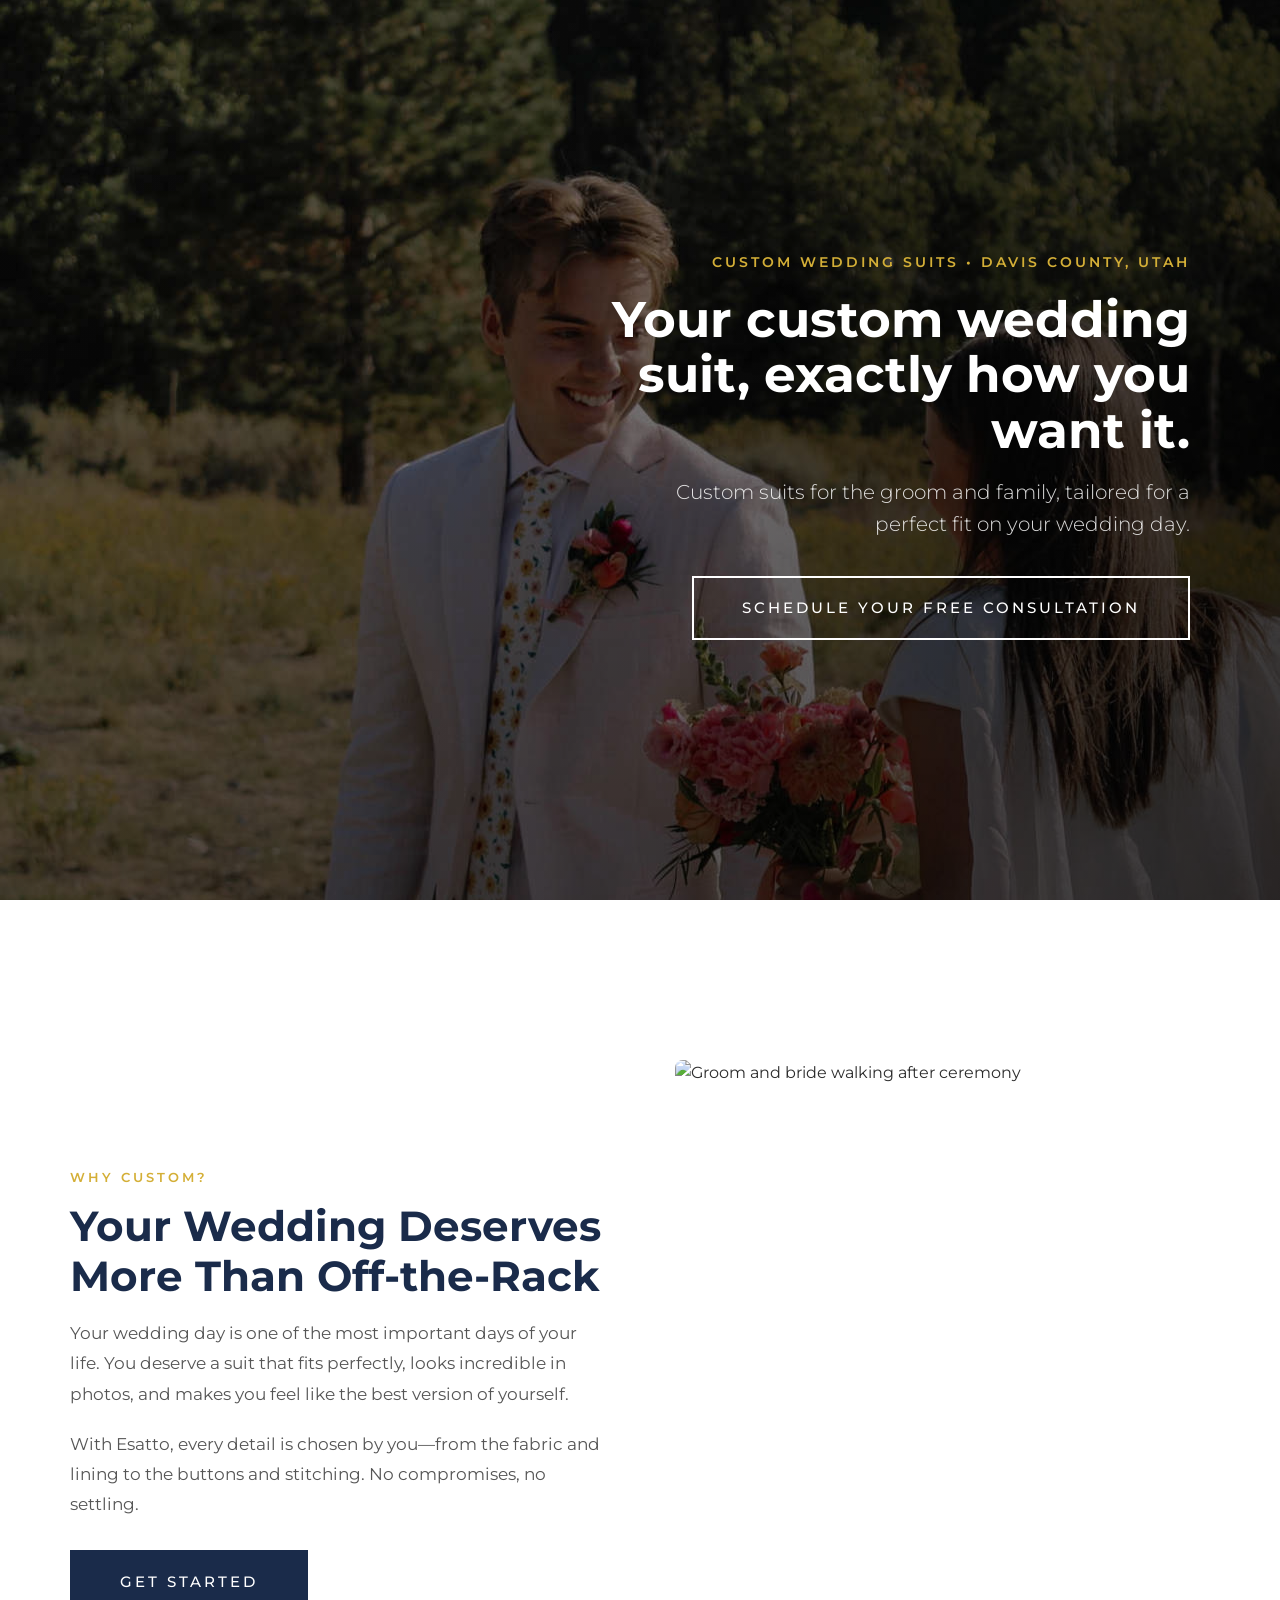
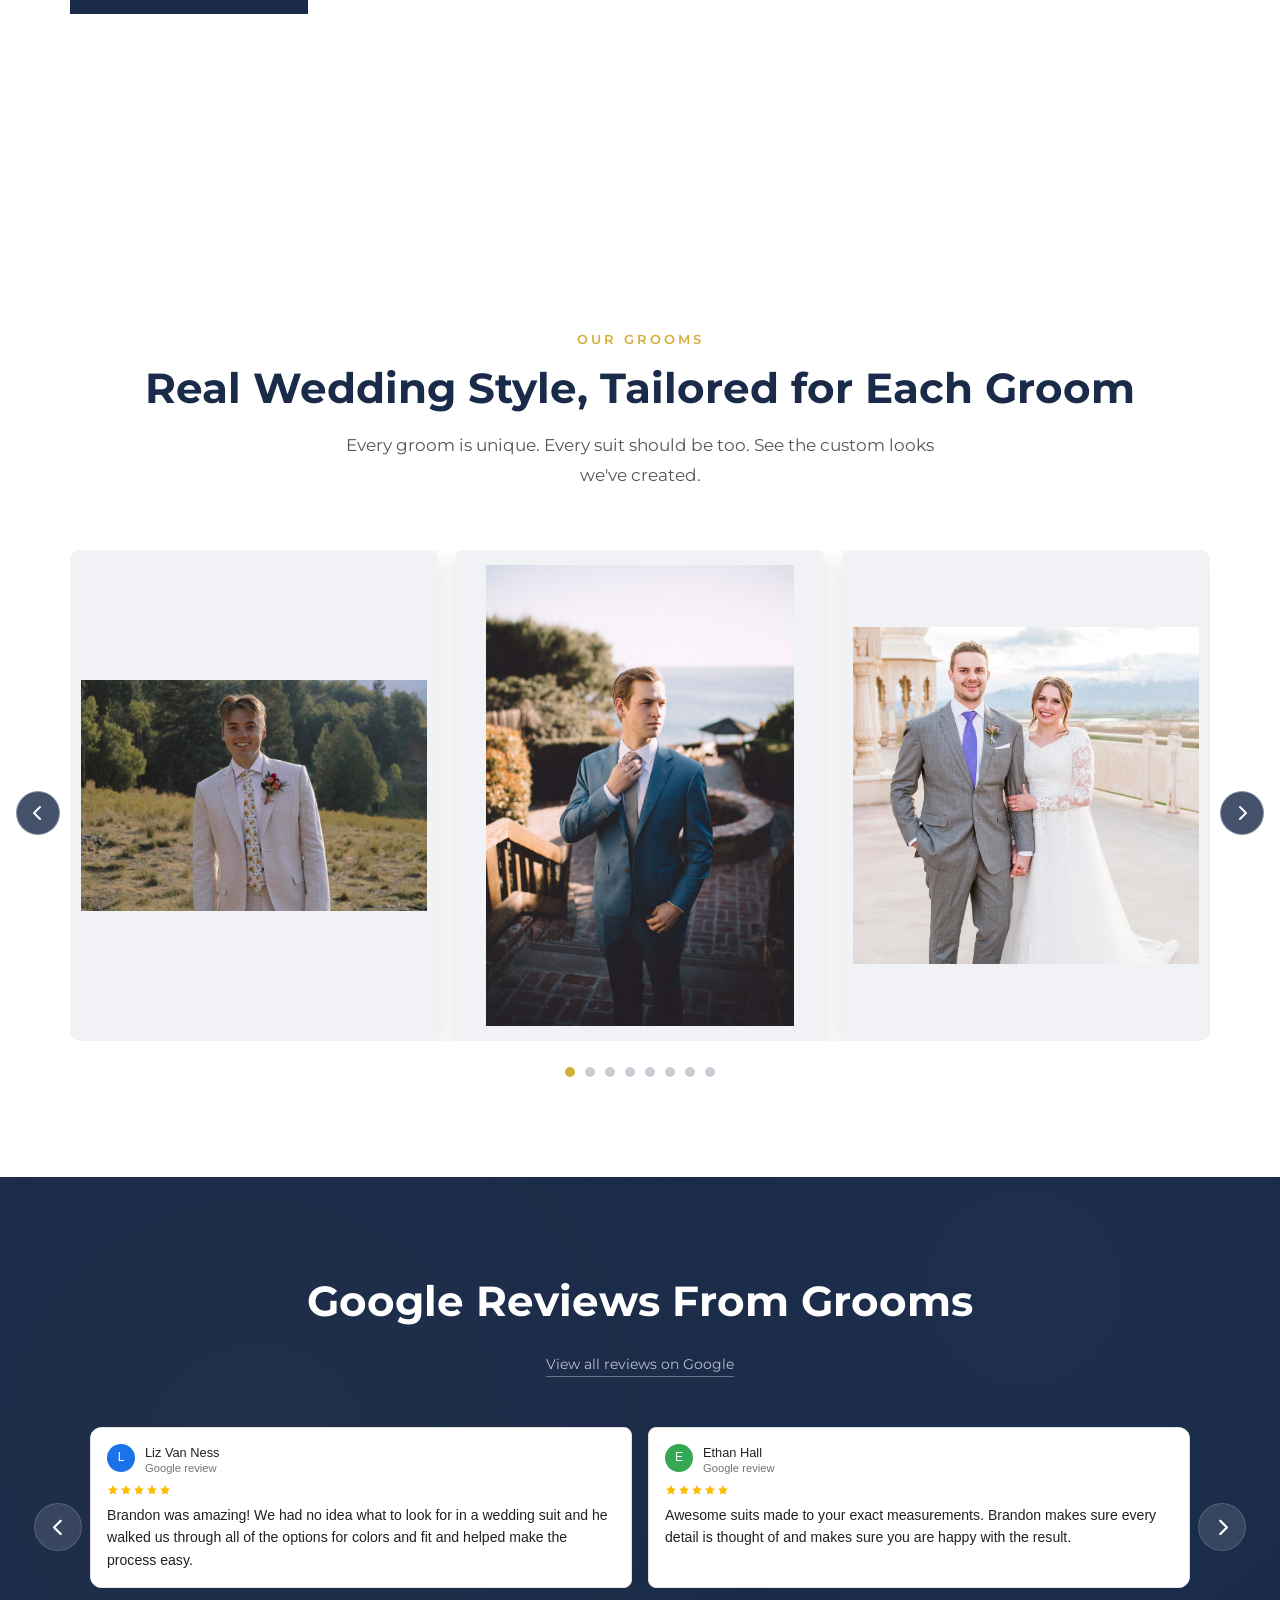
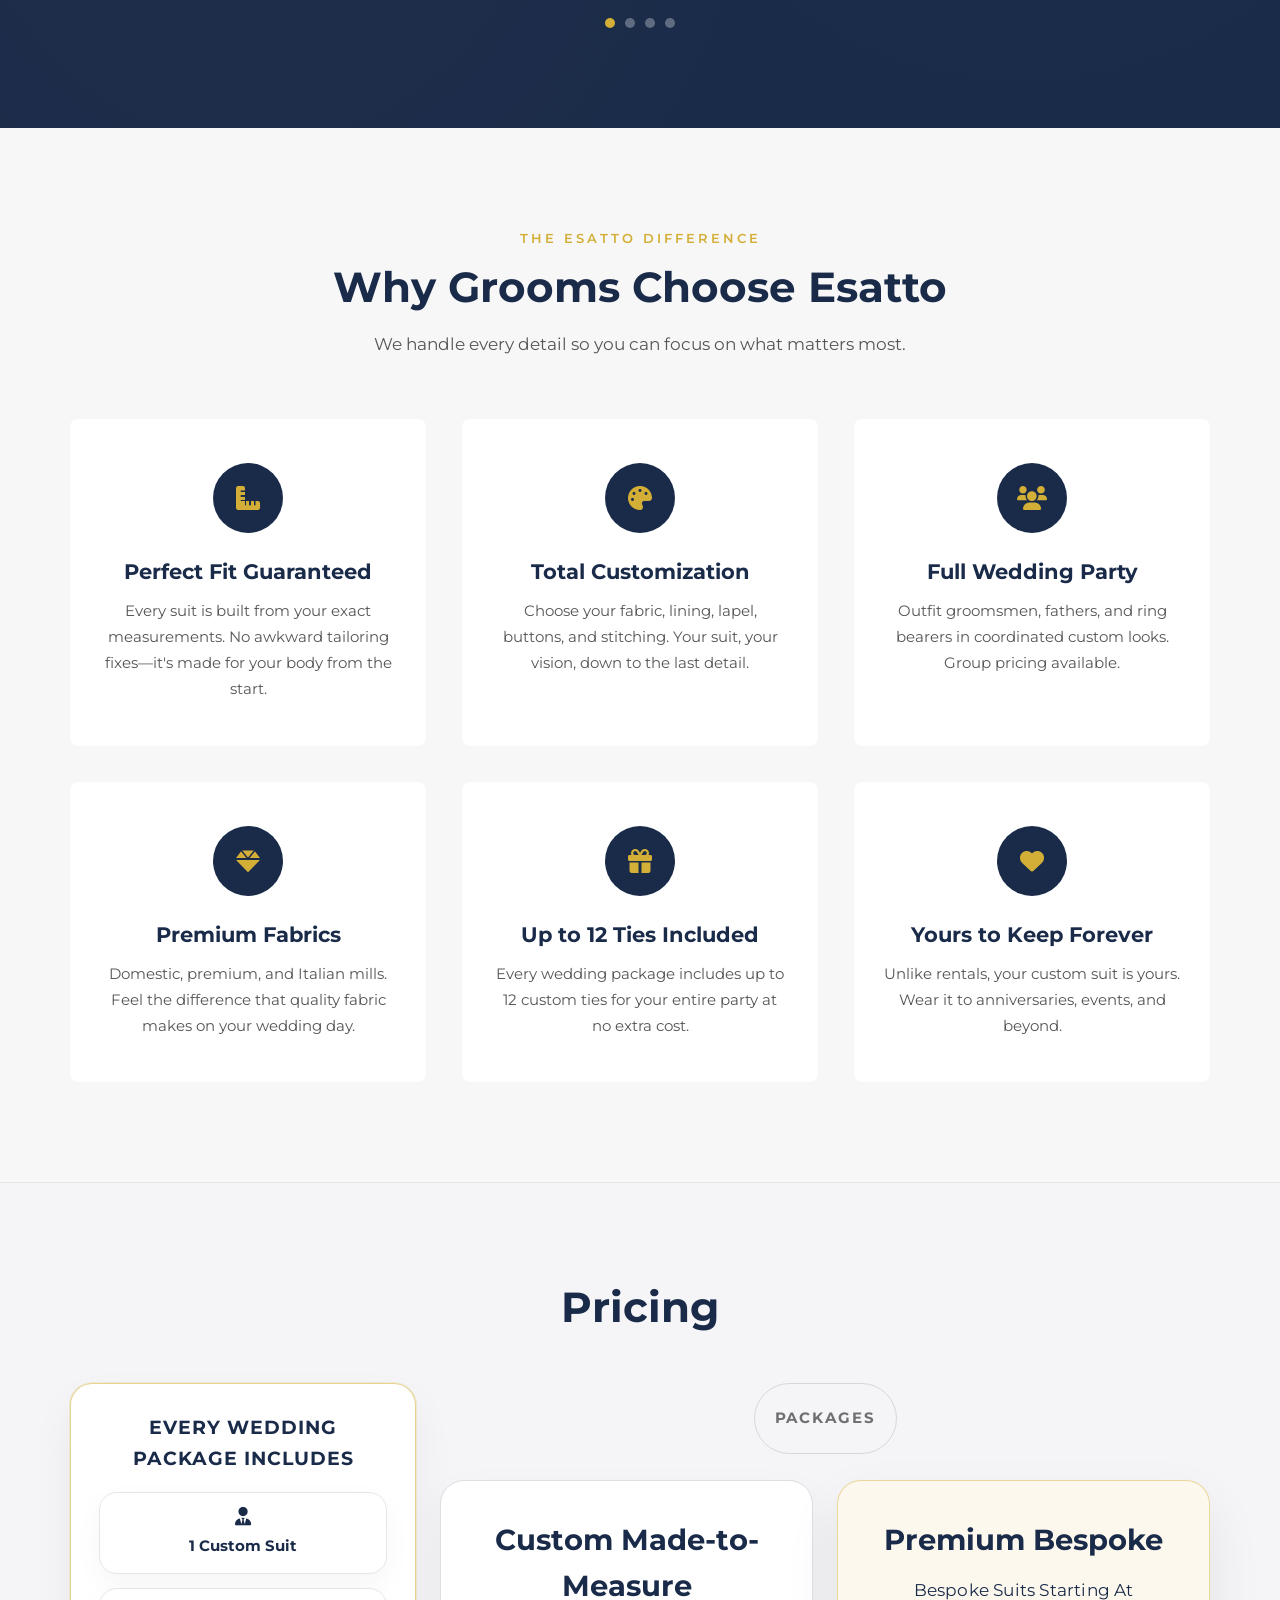
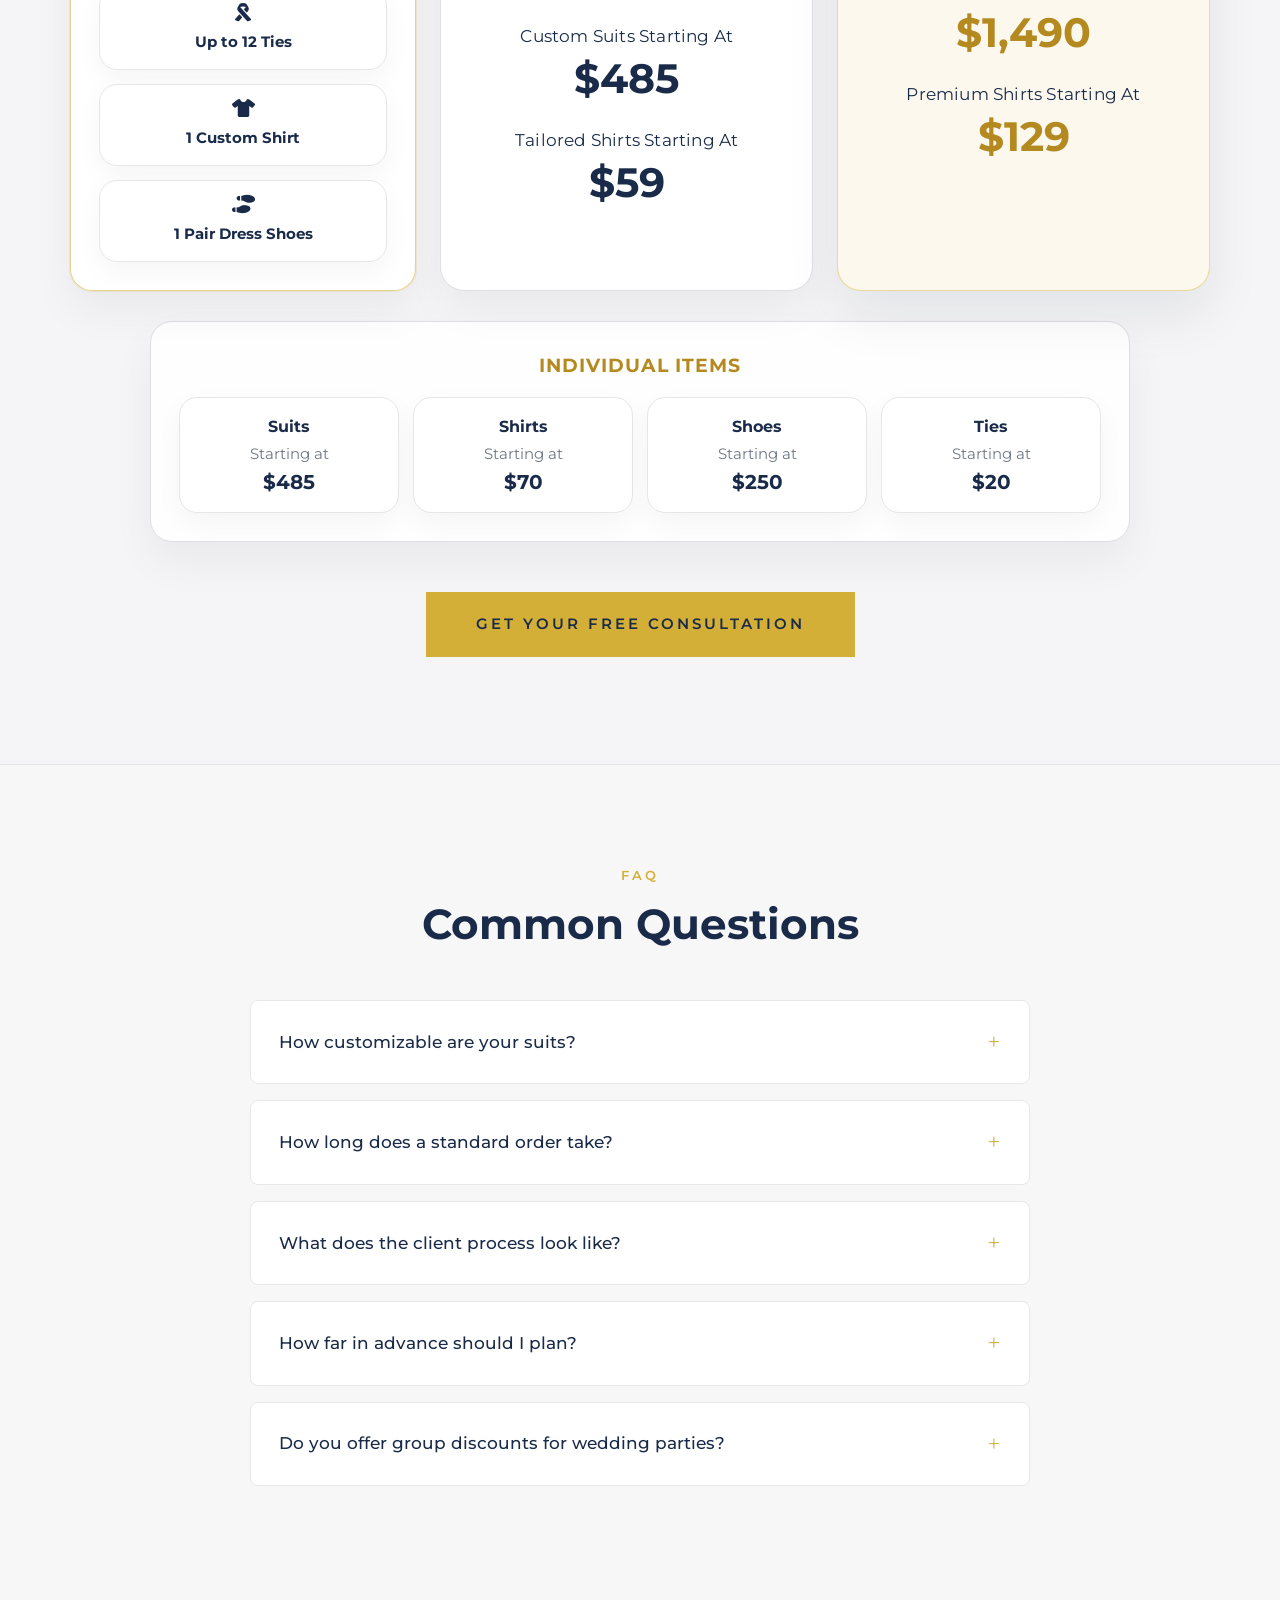
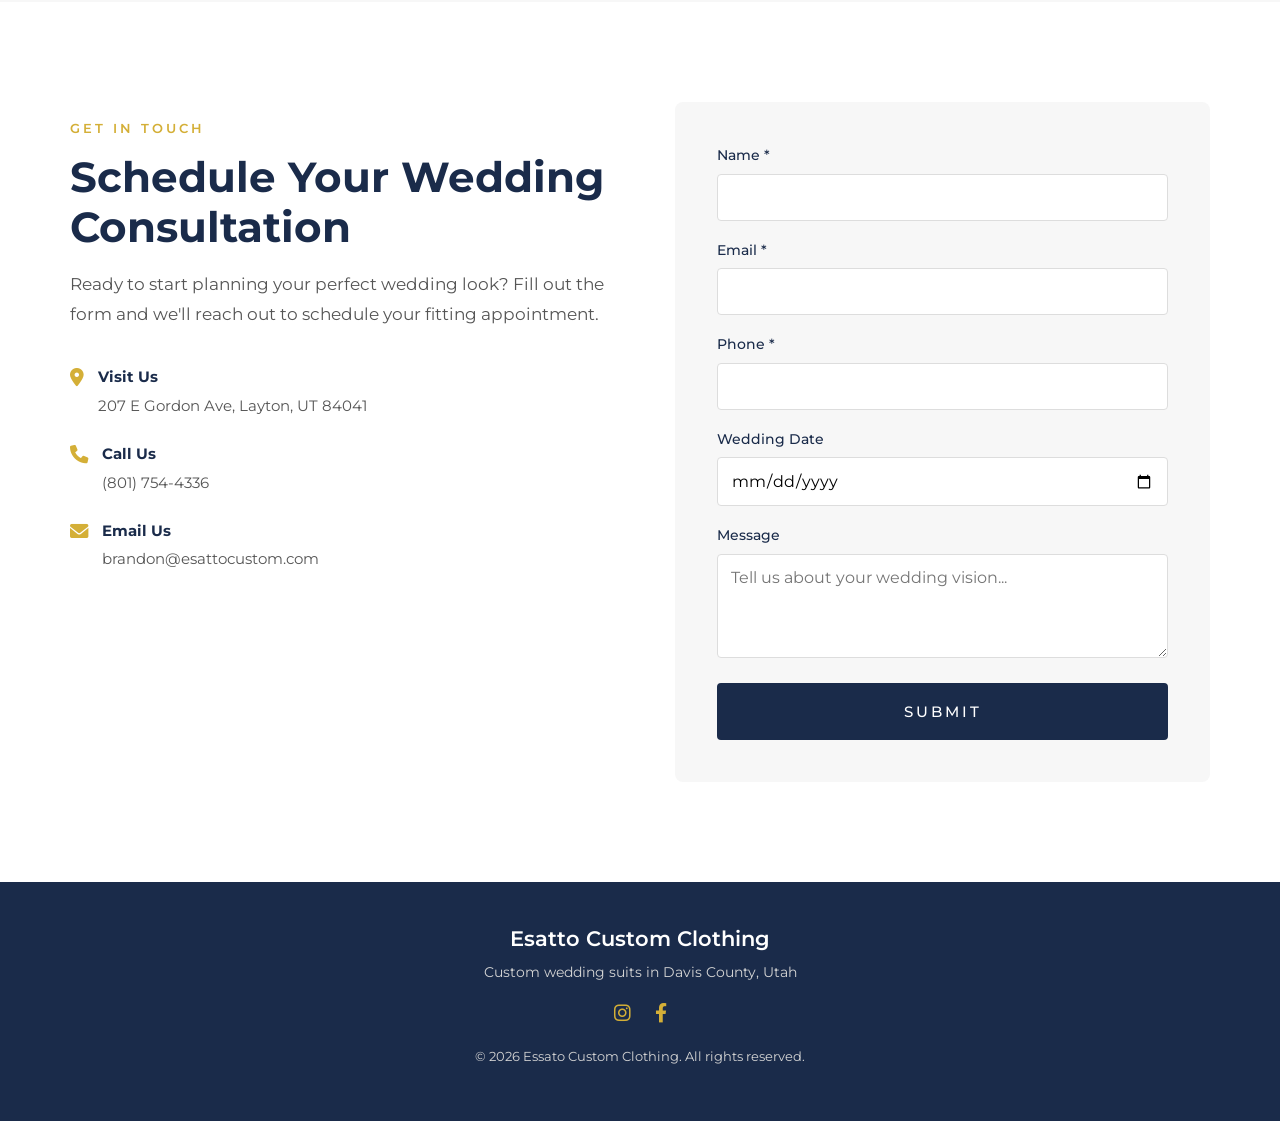
==== commit 1893ba46: "Add files via upload" ====
--- a/wedding-landing.html
+++ b/wedding-landing.html
@@ -24,20 +24,26 @@
         /* ── Hero ── */
         .wl-hero {
             min-height: 100vh;
-            background: #1a2b4a url('PJ Low.jpg') center 24%/cover no-repeat;
+            background: #1a2b4a url('PJ Low.jpg') 48% 26%/cover no-repeat;
             position: relative;
             display: flex;
             align-items: center;
-            justify-content: center;
-            text-align: center;
+            justify-content: flex-end;
+            text-align: right;
+            padding: 0 clamp(24px, 7vw, 96px);
         }
         .wl-hero-overlay {
             position: absolute; inset: 0;
-            background: linear-gradient(to bottom, rgba(0,0,0,0.24), rgba(0,0,0,0.5));
+            background:
+                linear-gradient(90deg, rgba(0,0,0,0.18) 0%, rgba(0,0,0,0.34) 58%, rgba(0,0,0,0.60) 100%),
+                linear-gradient(to bottom, rgba(0,0,0,0.18), rgba(0,0,0,0.46));
         }
         .wl-hero-inner {
             position: relative; z-index: 2;
-            max-width: 800px; padding: 40px 24px;
+            width: min(100%, 680px);
+            max-width: 680px;
+            margin-left: auto;
+            padding: 40px 0;
         }
         .wl-hero-tag {
             font-size: 0.85rem; color: #d4af37; font-weight: 600;
@@ -45,12 +51,13 @@
             opacity: 0; animation: wlFadeUp .8s ease forwards .2s;
         }
         .wl-hero h1 {
-            font-size: 4.2rem; color: #fff; margin-bottom: 18px; line-height: 1.15;
+            font-size: 3.15rem; color: #fff; margin: 0 0 18px auto; line-height: 1.1;
+            max-width: 620px;
             opacity: 0; animation: wlFadeUp .8s ease forwards .4s;
         }
         .wl-hero p.wl-hero-sub {
             font-size: 1.25rem; color: rgba(255,255,255,.85); font-weight: 300;
-            max-width: 600px; margin: 0 auto 36px;
+            max-width: 560px; margin: 0 0 36px auto;
             opacity: 0; animation: wlFadeUp .8s ease forwards .7s;
         }
         .wl-hero-cta {
@@ -156,25 +163,29 @@
             transition: transform .45s ease;
             align-items: stretch;
         }
-        .wl-groom-slide {
-            flex-shrink: 0;
-            border-radius: 8px;
-            aspect-ratio: 3/4;
-            overflow: hidden;
-            box-shadow: 0 8px 22px rgba(0,0,0,.12);
-            cursor: pointer;
-            transition: transform .3s ease, box-shadow .3s ease;
-        }
+        .wl-groom-slide {
+            flex-shrink: 0;
+            border-radius: 8px;
+            aspect-ratio: 3/4;
+            overflow: hidden;
+            background: #f1f2f5;
+            box-shadow: 0 8px 22px rgba(0,0,0,.12);
+            cursor: pointer;
+            transition: transform .3s ease, box-shadow .3s ease;
+            display: flex;
+            align-items: center;
+            justify-content: center;
+        }
         .wl-groom-slide:hover {
             transform: translateY(-4px);
             box-shadow: 0 14px 32px rgba(0,0,0,.18);
         }
-        .wl-groom-slide img {
-            width: 100%;
-            height: 100%;
-            object-fit: cover;
-            display: block;
-        }
+        .wl-groom-slide img {
+            width: 94%;
+            height: 94%;
+            object-fit: contain;
+            display: block;
+        }
         .wl-groom-nav {
             position: absolute;
             top: 50%;
@@ -223,70 +234,86 @@
         }
 
         /* ── Pricing ── */
-        .wl-pricing-section {
-            background: #f5f5f7 !important;
-            border-top: 1px solid #e5e5e7;
-            border-bottom: 1px solid #e5e5e7;
-        }
-        .wl-pricing-section .wl-container {
-            position: relative;
-            z-index: 1;
-        }
-        .wl-pricing-section::before,
-        .wl-pricing-section::after {
-            content: none;
-        }
-        .wl-pricing-tiers { margin-top: 50px; }
-        .wl-pricing-chips {
-            display: flex;
-            justify-content: center;
-            gap: 12px;
-            flex-wrap: wrap;
-            margin: 26px auto 0;
-        }
-        .wl-pricing-chip {
-            display: inline-flex;
-            align-items: center;
-            gap: 9px;
-            padding: 11px 18px;
-            border-radius: 999px;
-            background: rgba(255,255,255,0.9);
-            border: 1px solid #d7d7db;
-            box-shadow: 0 8px 22px rgba(15,23,42,0.04);
-            color: #6e6e73;
-            font-size: 0.8rem;
-            font-weight: 700;
-            letter-spacing: 1.4px;
-            text-transform: uppercase;
-        }
-        .wl-pricing-chip i {
-            color: #1a2b4a;
-            font-size: 0.9rem;
-        }
-        .wl-pricing-layout {
-            display: grid;
-            grid-template-columns: minmax(280px, 0.9fr) minmax(0, 2fr);
-            gap: 24px;
-            align-items: stretch;
-        }
+        .wl-pricing-section {
+            background: #f5f5f7 !important;
+            border-top: 1px solid #e5e5e7;
+            border-bottom: 1px solid #e5e5e7;
+        }
+        .wl-pricing-section .wl-container {
+            position: relative;
+            z-index: 1;
+        }
+        .wl-pricing-section::before,
+        .wl-pricing-section::after {
+            content: none;
+        }
+        .wl-pricing-tiers { margin-top: 50px; }
+        .wl-pricing-chips {
+            display: flex;
+            justify-content: center;
+            gap: 12px;
+            flex-wrap: wrap;
+            margin: 26px auto 0;
+        }
+        .wl-pricing-chip {
+            display: inline-flex;
+            align-items: center;
+            gap: 9px;
+            padding: 11px 18px;
+            border-radius: 999px;
+            background: rgba(255,255,255,0.9);
+            border: 1px solid #d7d7db;
+            box-shadow: 0 8px 22px rgba(15,23,42,0.04);
+            color: #6e6e73;
+            font-size: 0.8rem;
+            font-weight: 700;
+            letter-spacing: 1.4px;
+            text-transform: uppercase;
+        }
+        .wl-pricing-chip i {
+            color: #1a2b4a;
+            font-size: 0.9rem;
+        }
+        .wl-pricing-layout {
+            display: grid;
+            grid-template-columns: minmax(280px, 0.9fr) minmax(0, 2fr);
+            gap: 24px;
+            align-items: stretch;
+        }
         .wl-pricing-grid {
             display: grid;
             grid-template-columns: repeat(2, minmax(0, 1fr));
             gap: 24px;
             align-items: stretch;
         }
-        .wl-package-includes {
-            background: rgba(255,255,255,0.92);
-            border: 1px solid rgba(212,175,55,0.55);
-            border-radius: 22px;
-            padding: 28px;
-            margin: 0;
-            max-width: none;
-            box-shadow: 0 0 0 1px rgba(212,175,55,0.18), 0 20px 44px rgba(15,23,42,0.05);
-            height: 100%;
-            display: flex;
-            flex-direction: column;
+        .wl-packages-subtitle {
+            grid-column: 1 / -1;
+            display: inline-flex;
+            align-items: center;
+            justify-content: center;
+            margin: 0 auto 2px;
+            padding: 11px 20px;
+            border-radius: 999px;
+            background: #f5f5f7;
+            border: 1px solid #d7d7db;
+            color: #6e6e73;
+            font-size: 0.92rem;
+            font-weight: 700;
+            letter-spacing: 1.9px;
+            text-transform: uppercase;
         }
+        .wl-package-includes {
+            background: rgba(255,255,255,0.92);
+            border: 1px solid rgba(212,175,55,0.55);
+            border-radius: 22px;
+            padding: 28px;
+            margin: 0;
+            max-width: none;
+            box-shadow: 0 0 0 1px rgba(212,175,55,0.18), 0 20px 44px rgba(15,23,42,0.05);
+            height: 100%;
+            display: flex;
+            flex-direction: column;
+        }
         .wl-package-includes h3 {
             color: #1a2b4a;
             font-size: 1.2rem;
@@ -294,68 +321,49 @@
             letter-spacing: 1px;
             text-transform: uppercase;
         }
-        .wl-package-grid {
-            display: grid;
-            grid-template-columns: 1fr;
-            gap: 14px;
-        }
-        .wl-package-item {
-            background: #fff;
-            border: 1px solid #e6e6ea;
-            border-radius: 18px;
-            padding: 14px 12px;
-            text-align: center;
-            position: relative;
-            overflow: hidden;
-            box-shadow: 0 10px 28px rgba(15,23,42,0.04);
-        }
-        .wl-package-item::before {
-            content: none;
-        }
-        .wl-package-item i {
-            color: #1a2b4a;
-            font-size: 1.15rem;
-            margin-bottom: 8px;
-            display: block;
-        }
+        .wl-package-grid {
+            display: grid;
+            grid-template-columns: 1fr;
+            gap: 14px;
+        }
+        .wl-package-item {
+            background: #fff;
+            border: 1px solid #e6e6ea;
+            border-radius: 18px;
+            padding: 14px 12px;
+            text-align: center;
+            position: relative;
+            overflow: hidden;
+            box-shadow: 0 10px 28px rgba(15,23,42,0.04);
+        }
+        .wl-package-item::before {
+            content: none;
+        }
+        .wl-package-item i {
+            color: #1a2b4a;
+            font-size: 1.15rem;
+            margin-bottom: 8px;
+            display: block;
+        }
         .wl-package-item strong {
             color: #1a2b4a;
             font-size: 0.95rem;
         }
-        .wl-tier {
-            background: #fff;
-            border: 1px solid #dedee3;
-            border-radius: 24px;
-            padding: 36px;
-            position: relative;
-            overflow: hidden;
-            box-shadow: 0 18px 42px rgba(15,23,42,0.05);
-            height: 100%;
-            display: flex;
-            flex-direction: column;
-        }
-        .wl-tier::before {
-            content: none;
-        }
-        .wl-tier-badge {
-            display: inline-flex;
-            align-items: center;
-            gap: 8px;
-            margin: 0 auto 18px;
-            padding: 8px 14px;
-            border-radius: 999px;
-            background: #f5f5f7;
-            border: 1px solid #d7d7db;
-            color: #6e6e73;
-            font-size: 0.74rem;
-            font-weight: 700;
-            letter-spacing: 1.5px;
-            text-transform: uppercase;
-        }
-        .wl-tier-badge i {
-            color: #1a2b4a;
-            font-size: 0.82rem;
-        }
+        .wl-tier {
+            background: #fff;
+            border: 1px solid #dedee3;
+            border-radius: 24px;
+            padding: 36px;
+            position: relative;
+            overflow: hidden;
+            box-shadow: 0 18px 42px rgba(15,23,42,0.05);
+            height: 100%;
+            display: flex;
+            flex-direction: column;
+        }
+        .wl-tier::before {
+            content: none;
+        }
         .wl-tier-premium {
             background: #fcf8ee;
             border-color: rgba(212,175,55,0.45);
@@ -365,17 +373,11 @@
         .wl-tier-premium::before {
             content: none;
         }
-        .wl-tier-premium .wl-tier-badge {
-            background: rgba(212,175,55,0.12);
-            border-color: rgba(212,175,55,0.38);
-            color: #9b7a1f;
-        }
-        .wl-tier-premium .wl-tier-badge i,
         .wl-tier-premium h3,
         .wl-tier-premium .wl-price-line {
             color: #b4891f;
         }
-        .wl-tier h3 { font-size: 1.8rem; color: #1a2b4a; text-align: center; margin-bottom: 14px; }
+        .wl-tier h3 { font-size: 1.8rem; color: #1a2b4a; text-align: center; margin-bottom: 14px; }
         .wl-tier .wl-tier-desc {
             text-align: center;
             font-size: 0.96rem;
@@ -400,57 +402,57 @@
             letter-spacing: 0.2px;
         }
 
-        .wl-pricing-visual {
-            display: inline-flex;
-            align-items: center;
-            justify-content: center;
-            width: 44px;
-            height: 44px;
-            border-radius: 50%;
-            background: #fff;
-            border: 1px solid #d7d7db;
-            margin-right: 16px;
-            box-shadow: 0 8px 24px rgba(15,23,42,0.05);
-            vertical-align: middle;
-        }
-        .wl-pricing-visual i {
-            color: #1a2b4a;
-            font-size: 1.35rem;
-        }
-        .wl-individual-items {
-            margin: 30px auto 0;
-            max-width: 980px;
-            background: rgba(255,255,255,0.92);
-            border: 1px solid #dedee3;
-            border-radius: 22px;
-            padding: 28px;
-            box-shadow: 0 20px 44px rgba(15,23,42,0.05);
-        }
-        .wl-individual-items h3 {
-            color: #b4891f;
-            font-size: 1.2rem;
-            margin-bottom: 16px;
-            letter-spacing: 1px;
-            text-transform: uppercase;
-        }
+        .wl-pricing-visual {
+            display: inline-flex;
+            align-items: center;
+            justify-content: center;
+            width: 44px;
+            height: 44px;
+            border-radius: 50%;
+            background: #fff;
+            border: 1px solid #d7d7db;
+            margin-right: 16px;
+            box-shadow: 0 8px 24px rgba(15,23,42,0.05);
+            vertical-align: middle;
+        }
+        .wl-pricing-visual i {
+            color: #1a2b4a;
+            font-size: 1.35rem;
+        }
+        .wl-individual-items {
+            margin: 30px auto 0;
+            max-width: 980px;
+            background: rgba(255,255,255,0.92);
+            border: 1px solid #dedee3;
+            border-radius: 22px;
+            padding: 28px;
+            box-shadow: 0 20px 44px rgba(15,23,42,0.05);
+        }
+        .wl-individual-items h3 {
+            color: #b4891f;
+            font-size: 1.2rem;
+            margin-bottom: 16px;
+            letter-spacing: 1px;
+            text-transform: uppercase;
+        }
         .wl-individual-grid {
             display: grid;
             grid-template-columns: repeat(4, minmax(0, 1fr));
             gap: 14px;
         }
-        .wl-individual-item {
-            background: #fff;
-            border: 1px solid #e6e6ea;
-            border-radius: 18px;
-            padding: 16px 12px;
-            text-align: center;
-            position: relative;
-            overflow: hidden;
-            box-shadow: 0 10px 28px rgba(15,23,42,0.04);
-        }
-        .wl-individual-item::before {
-            content: none;
-        }
+        .wl-individual-item {
+            background: #fff;
+            border: 1px solid #e6e6ea;
+            border-radius: 18px;
+            padding: 16px 12px;
+            text-align: center;
+            position: relative;
+            overflow: hidden;
+            box-shadow: 0 10px 28px rgba(15,23,42,0.04);
+        }
+        .wl-individual-item::before {
+            content: none;
+        }
         .wl-individual-item strong {
             display: block;
             color: #1a2b4a;
@@ -576,13 +578,13 @@
         }
 
         /* ── Responsive ── */
-        @media (max-width: 1024px) {
-            .wl-benefits-grid { grid-template-columns: repeat(2, 1fr); }
-            .wl-gallery-grid { grid-template-columns: repeat(2, 1fr); }
-            .wl-pricing-layout { grid-template-columns: 1fr; }
-            .wl-pricing-grid { grid-template-columns: repeat(2, minmax(0, 1fr)); }
-            .wl-package-grid { grid-template-columns: 1fr; }
-            .wl-individual-grid { grid-template-columns: repeat(2, minmax(0, 1fr)); }
+        @media (max-width: 1024px) {
+            .wl-benefits-grid { grid-template-columns: repeat(2, 1fr); }
+            .wl-gallery-grid { grid-template-columns: repeat(2, 1fr); }
+            .wl-pricing-layout { grid-template-columns: 1fr; }
+            .wl-pricing-grid { grid-template-columns: repeat(2, minmax(0, 1fr)); }
+            .wl-package-grid { grid-template-columns: 1fr; }
+            .wl-individual-grid { grid-template-columns: repeat(2, minmax(0, 1fr)); }
 
             .wl-groom-prev { left: 8px; }
             .wl-groom-next { right: 8px; }
@@ -596,11 +598,28 @@
                 height: 40px;
             }
         }
-        @media (max-width: 768px) {
-            .wl-hero h1 { font-size: 2.6rem; }
-            .wl-hero p.wl-hero-sub { font-size: 1.05rem; }
-            .wl-heading { font-size: 2rem; }
-            .wl-section { padding: 70px 20px; }
+        @media (max-width: 768px) {
+            .wl-hero {
+                background-position: 54% 20%;
+                justify-content: flex-end;
+                text-align: right;
+                padding: 0 20px;
+            }
+            .wl-hero-overlay {
+                background:
+                    linear-gradient(90deg, rgba(0,0,0,0.18) 0%, rgba(0,0,0,0.34) 45%, rgba(0,0,0,0.60) 100%),
+                    linear-gradient(to bottom, rgba(0,0,0,0.24), rgba(0,0,0,0.52));
+            }
+            .wl-hero-inner {
+                max-width: 800px;
+                width: 100%;
+                padding: 40px 24px;
+            }
+            .wl-hero h1 { font-size: 1.95rem; max-width: 100%; }
+            .wl-hero p.wl-hero-sub { font-size: 1.05rem; }
+            .wl-hero p.wl-hero-sub { max-width: 600px; margin: 0 0 36px auto; }
+            .wl-heading { font-size: 2rem; }
+            .wl-section { padding: 70px 20px; }
 
             .wl-why-grid,
             .wl-contact-grid { grid-template-columns: 1fr; gap: 40px; }
@@ -608,23 +627,23 @@
             .wl-benefits-grid,
             .wl-gallery-grid { grid-template-columns: 1fr; }
 
-            .wl-form .wl-form-row { grid-template-columns: 1fr; }
-            .wl-pricing-grid { grid-template-columns: 1fr; }
-            .wl-tier { padding: 28px 20px; }
-            .wl-price-label { font-size: 1rem; }
-            .wl-price-line { font-size: 2.15rem; }
-            .wl-package-grid { grid-template-columns: 1fr; }
-            .wl-individual-grid { grid-template-columns: 1fr; }
-            .wl-pricing-chip {
-                width: 100%;
-                justify-content: center;
-                max-width: 320px;
-            }
-
-            .wl-groom-nav {
-                width: 40px;
-                height: 40px;
-            }
+            .wl-form .wl-form-row { grid-template-columns: 1fr; }
+            .wl-pricing-grid { grid-template-columns: 1fr; }
+            .wl-tier { padding: 28px 20px; }
+            .wl-price-label { font-size: 1rem; }
+            .wl-price-line { font-size: 2.15rem; }
+            .wl-package-grid { grid-template-columns: 1fr; }
+            .wl-individual-grid { grid-template-columns: 1fr; }
+            .wl-pricing-chip {
+                width: 100%;
+                justify-content: center;
+                max-width: 320px;
+            }
+
+            .wl-groom-nav {
+                width: 40px;
+                height: 40px;
+            }
         }
     </style>
 </head>
@@ -665,47 +684,6 @@
         </div>
     </section>
 
-    <!-- ════════════════════════  BENEFITS  ════════════════════════ -->
-    <section class="wl-section wl-benefits">
-        <div class="wl-container wl-center">
-            <p class="wl-tag">The Esatto Difference</p>
-            <h2 class="wl-heading">Why Grooms Choose Esatto</h2>
-            <p class="wl-subtext">We handle every detail so you can focus on what matters most.</p>
-
-            <div class="wl-benefits-grid">
-                <div class="wl-benefit-card">
-                    <div class="wl-benefit-icon"><i class="fas fa-ruler-combined"></i></div>
-                    <h3>Perfect Fit Guaranteed</h3>
-                    <p>Every suit is built from your exact measurements. No awkward tailoring fixes&mdash;it's made for your body from the start.</p>
-                </div>
-                <div class="wl-benefit-card">
-                    <div class="wl-benefit-icon"><i class="fas fa-palette"></i></div>
-                    <h3>Total Customization</h3>
-                    <p>Choose your fabric, lining, lapel, buttons, and stitching. Your suit, your vision, down to the last detail.</p>
-                </div>
-                <div class="wl-benefit-card">
-                    <div class="wl-benefit-icon"><i class="fas fa-users"></i></div>
-                    <h3>Full Wedding Party</h3>
-                    <p>Outfit groomsmen, fathers, and ring bearers in coordinated custom looks. Group pricing available.</p>
-                </div>
-                <div class="wl-benefit-card">
-                    <div class="wl-benefit-icon"><i class="fas fa-gem"></i></div>
-                    <h3>Premium Fabrics</h3>
-                    <p>Domestic, premium, and Italian mills. Feel the difference that quality fabric makes on your wedding day.</p>
-                </div>
-                <div class="wl-benefit-card">
-                    <div class="wl-benefit-icon"><i class="fas fa-gift"></i></div>
-                    <h3>Up to 12 Ties Included</h3>
-                    <p>Every wedding package includes up to 12 custom ties for your entire party at no extra cost.</p>
-                </div>
-                <div class="wl-benefit-card">
-                    <div class="wl-benefit-icon"><i class="fas fa-heart"></i></div>
-                    <h3>Yours to Keep Forever</h3>
-                    <p>Unlike rentals, your custom suit is yours. Wear it to anniversaries, events, and beyond.</p>
-                </div>
-            </div>
-        </div>
-    </section>
 
     <!-- ════════════════════════  GROOMS GALLERY  ════════════════════════ -->
     <section class="wl-section" style="background: #fff;">
@@ -863,33 +841,68 @@
         </div>
     </section>
 
-    <!-- ════════════════════════  PRICING  ════════════════════════ -->
+    <!-- BENEFITS -->
+    <section class="wl-section wl-benefits">
+        <div class="wl-container wl-center">
+            <p class="wl-tag">The Esatto Difference</p>
+            <h2 class="wl-heading">Why Grooms Choose Esatto</h2>
+            <p class="wl-subtext">We handle every detail so you can focus on what matters most.</p>
+
+            <div class="wl-benefits-grid">
+                <div class="wl-benefit-card">
+                    <div class="wl-benefit-icon"><i class="fas fa-ruler-combined"></i></div>
+                    <h3>Perfect Fit Guaranteed</h3>
+                    <p>Every suit is built from your exact measurements. No awkward tailoring fixes&mdash;it's made for your body from the start.</p>
+                </div>
+                <div class="wl-benefit-card">
+                    <div class="wl-benefit-icon"><i class="fas fa-palette"></i></div>
+                    <h3>Total Customization</h3>
+                    <p>Choose your fabric, lining, lapel, buttons, and stitching. Your suit, your vision, down to the last detail.</p>
+                </div>
+                <div class="wl-benefit-card">
+                    <div class="wl-benefit-icon"><i class="fas fa-users"></i></div>
+                    <h3>Full Wedding Party</h3>
+                    <p>Outfit groomsmen, fathers, and ring bearers in coordinated custom looks. Group pricing available.</p>
+                </div>
+                <div class="wl-benefit-card">
+                    <div class="wl-benefit-icon"><i class="fas fa-gem"></i></div>
+                    <h3>Premium Fabrics</h3>
+                    <p>Domestic, premium, and Italian mills. Feel the difference that quality fabric makes on your wedding day.</p>
+                </div>
+                <div class="wl-benefit-card">
+                    <div class="wl-benefit-icon"><i class="fas fa-gift"></i></div>
+                    <h3>Up to 12 Ties Included</h3>
+                    <p>Every wedding package includes up to 12 custom ties for your entire party at no extra cost.</p>
+                </div>
+                <div class="wl-benefit-card">
+                    <div class="wl-benefit-icon"><i class="fas fa-heart"></i></div>
+                    <h3>Yours to Keep Forever</h3>
+                    <p>Unlike rentals, your custom suit is yours. Wear it to anniversaries, events, and beyond.</p>
+                </div>
+            </div>
+        </div>
+    </section>
+
+    <!-- PRICING -->
     <section class="wl-section wl-pricing-section">
         <div class="wl-container wl-center">
-            <p class="wl-tag">Investment</p>
-            <h2 class="wl-heading">Wedding Pricing</h2>
-            <p class="wl-subtext">Clear pricing with everything you need for wedding day styling.</p>
-            <div class="wl-pricing-chips">
-                <div class="wl-pricing-chip"><i class="fas fa-star"></i><span>Wedding Collection</span></div>
-                <div class="wl-pricing-chip"><i class="fas fa-users"></i><span>Group Ready</span></div>
-                <div class="wl-pricing-chip"><i class="fas fa-gem"></i><span>Premium Fit</span></div>
-            </div>
+            <h2 class="wl-heading">Pricing</h2>
 
             <div class="wl-pricing-tiers">
                 <div class="wl-pricing-layout">
-                    <div class="wl-package-includes">
-                        <h3>Every Wedding Package Includes</h3>
-                        <div class="wl-package-grid">
-                            <div class="wl-package-item"><i class="fas fa-user-tie"></i><strong>1 Custom Suit</strong></div>
-                            <div class="wl-package-item"><i class="fas fa-ribbon"></i><strong>12 Ties</strong></div>
-                            <div class="wl-package-item"><i class="fas fa-shirt"></i><strong>1 Custom Shirt</strong></div>
-                            <div class="wl-package-item"><i class="fas fa-shoe-prints"></i><strong>1 Pair Dress Shoes</strong></div>
-                        </div>
+                    <div class="wl-package-includes">
+                        <h3>Every Wedding Package Includes</h3>
+                        <div class="wl-package-grid">
+                            <div class="wl-package-item"><i class="fas fa-user-tie"></i><strong>1 Custom Suit</strong></div>
+                            <div class="wl-package-item"><i class="fas fa-ribbon"></i><strong>Up to 12 Ties</strong></div>
+                            <div class="wl-package-item"><i class="fas fa-shirt"></i><strong>1 Custom Shirt</strong></div>
+                            <div class="wl-package-item"><i class="fas fa-shoe-prints"></i><strong>1 Pair Dress Shoes</strong></div>
+                        </div>
                     </div>
 
                     <div class="wl-pricing-grid">
+                        <p class="wl-packages-subtitle">PACKAGES</p>
                         <div class="wl-tier">
-                        <div class="wl-tier-badge"><i class="fas fa-heart"></i><span>Core Package</span></div>
                         <h3>Custom Made-to-Measure</h3>
                         <p class="wl-price-label">Custom Suits Starting At</p>
                         <div class="wl-price-line">$485</div>
@@ -898,17 +911,16 @@
                         </div>
 
                         <div class="wl-tier wl-tier-premium">
-                        <div class="wl-tier-badge"><i class="fas fa-crown"></i><span>Signature Package</span></div>
                         <h3>Premium Bespoke</h3>
                         <p class="wl-price-label">Bespoke Suits Starting At</p>
                         <div class="wl-price-line">$1,490</div>
                         <p class="wl-price-label">Premium Shirts Starting At</p>
-                        <div class="wl-price-line">$129</div>
-                        </div>
-                    </div>
-                </div>
-
-                <div class="wl-individual-items">
+                        <div class="wl-price-line">$129</div>
+                        </div>
+                    </div>
+                </div>
+
+                <div class="wl-individual-items">
                     <h3>Individual Items</h3>
                     <div class="wl-individual-grid">
                         <div class="wl-individual-item">
@@ -949,38 +961,48 @@
                 <h2 class="wl-heading">Common Questions</h2>
             </div>
 
-            <div class="wl-faq-item">
-                <div class="wl-faq-q" onclick="this.nextElementSibling.classList.toggle('open'); this.querySelector('.wl-faq-icon').textContent = this.nextElementSibling.classList.contains('open') ? '\u2212' : '+'">
-                    <h4>How far in advance should I order my wedding suit?</h4>
-                    <span class="wl-faq-icon">+</span>
-                </div>
-                <div class="wl-faq-a">
-                    <p>We recommend at least 3-4 months before your wedding for custom suits, and 4-5 months for full bespoke. This gives us plenty of time for fittings and any adjustments.</p>
-                </div>
-            </div>
-
-            <div class="wl-faq-item">
-                <div class="wl-faq-q" onclick="this.nextElementSibling.classList.toggle('open'); this.querySelector('.wl-faq-icon').textContent = this.nextElementSibling.classList.contains('open') ? '\u2212' : '+'">
-                    <h4>Can my groomsmen be measured remotely?</h4>
-                    <span class="wl-faq-icon">+</span>
-                </div>
-                <div class="wl-faq-a">
-                    <p>Yes! For out-of-town groomsmen, we have a process to get accurate measurements remotely. Contact us for details.</p>
-                </div>
-            </div>
-
-            <div class="wl-faq-item">
-                <div class="wl-faq-q" onclick="this.nextElementSibling.classList.toggle('open'); this.querySelector('.wl-faq-icon').textContent = this.nextElementSibling.classList.contains('open') ? '\u2212' : '+'">
-                    <h4>What's the difference between Custom and Full Bespoke?</h4>
-                    <span class="wl-faq-icon">+</span>
-                </div>
-                <div class="wl-faq-a">
-                    <p>Full Bespoke includes unlimited fittings until the fit is exactly how you want it and takes 10-12 weeks. Custom includes one fitting with alterations covered and takes 4-5 weeks.</p>
-                </div>
-            </div>
-
-            <div class="wl-faq-item">
-                <div class="wl-faq-q" onclick="this.nextElementSibling.classList.toggle('open'); this.querySelector('.wl-faq-icon').textContent = this.nextElementSibling.classList.contains('open') ? '\u2212' : '+'">
+            <div class="wl-faq-item">
+                <div class="wl-faq-q" onclick="this.nextElementSibling.classList.toggle('open'); this.querySelector('.wl-faq-icon').textContent = this.nextElementSibling.classList.contains('open') ? '\u2212' : '+'">
+                    <h4>How customizable are your suits?</h4>
+                    <span class="wl-faq-icon">+</span>
+                </div>
+                <div class="wl-faq-a">
+                    <p>We offer hundreds of fabric options in virtually any color you can imagine, along with full control over design details.</p>
+                </div>
+            </div>
+
+            <div class="wl-faq-item">
+                <div class="wl-faq-q" onclick="this.nextElementSibling.classList.toggle('open'); this.querySelector('.wl-faq-icon').textContent = this.nextElementSibling.classList.contains('open') ? '\u2212' : '+'">
+                    <h4>How long does a standard order take?</h4>
+                    <span class="wl-faq-icon">+</span>
+                </div>
+                <div class="wl-faq-a">
+                    <p>A standard order typically takes about 4 weeks for production and delivery. Rush options are available in 2 weeks or less.</p>
+                </div>
+            </div>
+
+            <div class="wl-faq-item">
+                <div class="wl-faq-q" onclick="this.nextElementSibling.classList.toggle('open'); this.querySelector('.wl-faq-icon').textContent = this.nextElementSibling.classList.contains('open') ? '\u2212' : '+'">
+                    <h4>What does the client process look like?</h4>
+                    <span class="wl-faq-icon">+</span>
+                </div>
+                <div class="wl-faq-a">
+                    <p>We start with an initial fitting to take measurements, choose fabrics, and complete payment. Your order is delivered in about 3-4 weeks, then you return for a second fitting. We cover any needed alterations or remakes.</p>
+                </div>
+            </div>
+
+            <div class="wl-faq-item">
+                <div class="wl-faq-q" onclick="this.nextElementSibling.classList.toggle('open'); this.querySelector('.wl-faq-icon').textContent = this.nextElementSibling.classList.contains('open') ? '\u2212' : '+'">
+                    <h4>How far in advance should I plan?</h4>
+                    <span class="wl-faq-icon">+</span>
+                </div>
+                <div class="wl-faq-a">
+                    <p>Ideally allow 6-8 weeks for custom suits and 2-3 months for full bespoke options.</p>
+                </div>
+            </div>
+
+            <div class="wl-faq-item">
+                <div class="wl-faq-q" onclick="this.nextElementSibling.classList.toggle('open'); this.querySelector('.wl-faq-icon').textContent = this.nextElementSibling.classList.contains('open') ? '\u2212' : '+'">
                     <h4>Do you offer group discounts for wedding parties?</h4>
                     <span class="wl-faq-icon">+</span>
                 </div>
@@ -1205,22 +1227,24 @@
             });
         })();
 
-        (function() {
-            var groomIndex = 0;
-            var groomTrack = document.getElementById('groomCarouselTrack');
-            var groomViewport = document.getElementById('groomCarouselViewport');
-            var groomDots = document.getElementById('groomCarouselDots');
-            if (!groomTrack || !groomViewport || !groomDots) return;
-
-            var groomSlides = groomTrack.querySelectorAll('.wl-groom-slide');
-            var groomGap = 18;
-            var groomInterval;
-
-            function getGroomVisibleCount() {
-                if (window.innerWidth <= 600) return 1;
-                if (window.innerWidth <= 1024) return 2;
-                return 3;
-            }
+        (function() {
+            var groomIndex = 0;
+            var groomTrack = document.getElementById('groomCarouselTrack');
+            var groomViewport = document.getElementById('groomCarouselViewport');
+            var groomDots = document.getElementById('groomCarouselDots');
+            if (!groomTrack || !groomViewport || !groomDots) return;
+            var groomCarousel = groomViewport.closest('.wl-groom-carousel') || groomViewport;
+
+            var groomSlides = groomTrack.querySelectorAll('.wl-groom-slide');
+            var groomGap = 18;
+            var groomInterval;
+            var GROOM_AUTOPLAY_MS = 3500;
+
+            function getGroomVisibleCount() {
+                if (window.innerWidth <= 600) return 1;
+                if (window.innerWidth <= 1024) return 2;
+                return 3;
+            }
 
             function sizeGroomSlides() {
                 var visible = getGroomVisibleCount();
@@ -1233,17 +1257,17 @@
                 return slideWidth;
             }
 
-            function getGroomTotalPages() {
-                return Math.ceil(groomSlides.length / getGroomVisibleCount());
-            }
-
-            function updateGroomDots() {
-                var activePage = Math.floor(groomIndex / getGroomVisibleCount());
-                var allDots = groomDots.querySelectorAll('.groom-dot');
-                for (var i = 0; i < allDots.length; i++) {
-                    allDots[i].style.background = i === activePage ? '#d4af37' : 'rgba(26,43,74,0.24)';
-                }
-            }
+            function getGroomTotalPages() {
+                return Math.max(1, groomSlides.length - getGroomVisibleCount() + 1);
+            }
+
+            function updateGroomDots() {
+                var activePage = groomIndex;
+                var allDots = groomDots.querySelectorAll('.groom-dot');
+                for (var i = 0; i < allDots.length; i++) {
+                    allDots[i].style.background = i === activePage ? '#d4af37' : 'rgba(26,43,74,0.24)';
+                }
+            }
 
             function buildGroomDots() {
                 var total = getGroomTotalPages();
@@ -1267,46 +1291,55 @@
                 updateGroomDots();
             }
 
-            window.moveGroomCarousel = function(direction) {
-                var visible = getGroomVisibleCount();
-                var maxIndex = Math.max(0, groomSlides.length - visible);
-                groomIndex += direction * visible;
-                if (groomIndex < 0) groomIndex = 0;
-                if (groomIndex > maxIndex) groomIndex = maxIndex;
-                updateGroomCarousel();
-            };
-
-            function goToGroomSlide(dotIndex) {
-                var visible = getGroomVisibleCount();
-                var maxIndex = Math.max(0, groomSlides.length - visible);
-                groomIndex = dotIndex * visible;
-                if (groomIndex > maxIndex) groomIndex = maxIndex;
-                updateGroomCarousel();
-            }
-
-            function startGroomAutoScroll() {
-                groomInterval = setInterval(function() {
-                    var visible = getGroomVisibleCount();
-                    var maxIndex = Math.max(0, groomSlides.length - visible);
-                    if (groomIndex >= maxIndex) groomIndex = 0;
-                    else {
-                        groomIndex += visible;
-                        if (groomIndex > maxIndex) groomIndex = maxIndex;
-                    }
-                    updateGroomCarousel();
-                }, 5500);
-            }
-
-            function stopGroomAutoScroll() {
-                clearInterval(groomInterval);
-            }
-
-            window.addEventListener('resize', function() {
-                var maxIndex = Math.max(0, groomSlides.length - getGroomVisibleCount());
-                if (groomIndex > maxIndex) groomIndex = maxIndex;
-                buildGroomDots();
-                updateGroomCarousel();
-            });
+            window.moveGroomCarousel = function(direction) {
+                var maxIndex = Math.max(0, groomSlides.length - getGroomVisibleCount());
+                groomIndex += direction;
+                if (groomIndex < 0) groomIndex = 0;
+                if (groomIndex > maxIndex) groomIndex = maxIndex;
+                updateGroomCarousel();
+                startGroomAutoScroll();
+            };
+
+            function goToGroomSlide(dotIndex) {
+                var maxIndex = Math.max(0, groomSlides.length - getGroomVisibleCount());
+                groomIndex = dotIndex;
+                if (groomIndex > maxIndex) groomIndex = maxIndex;
+                updateGroomCarousel();
+                startGroomAutoScroll();
+            }
+
+            function startGroomAutoScroll() {
+                stopGroomAutoScroll();
+                if (groomSlides.length <= getGroomVisibleCount()) return;
+                groomInterval = setInterval(function() {
+                    var maxIndex = Math.max(0, groomSlides.length - getGroomVisibleCount());
+                    if (groomIndex >= maxIndex) groomIndex = 0;
+                    else {
+                        groomIndex += 1;
+                    }
+                    updateGroomCarousel();
+                }, GROOM_AUTOPLAY_MS);
+            }
+
+            function stopGroomAutoScroll() {
+                if (groomInterval) {
+                    clearInterval(groomInterval);
+                    groomInterval = null;
+                }
+            }
+
+            window.addEventListener('resize', function() {
+                var maxIndex = Math.max(0, groomSlides.length - getGroomVisibleCount());
+                if (groomIndex > maxIndex) groomIndex = maxIndex;
+                buildGroomDots();
+                updateGroomCarousel();
+                startGroomAutoScroll();
+            });
+
+            document.addEventListener('visibilitychange', function() {
+                if (document.hidden) stopGroomAutoScroll();
+                else startGroomAutoScroll();
+            });
 
             var groomTouchStartX = 0;
             var groomTouchEndX = 0;
@@ -1330,11 +1363,11 @@
                 startGroomAutoScroll();
             });
 
-            groomViewport.addEventListener('mouseenter', stopGroomAutoScroll);
-            groomViewport.addEventListener('mouseleave', function() {
-                stopGroomAutoScroll();
-                startGroomAutoScroll();
-            });
+            groomCarousel.addEventListener('mouseenter', stopGroomAutoScroll);
+            groomCarousel.addEventListener('mouseleave', function() {
+                stopGroomAutoScroll();
+                startGroomAutoScroll();
+            });
 
             buildGroomDots();
             updateGroomCarousel();
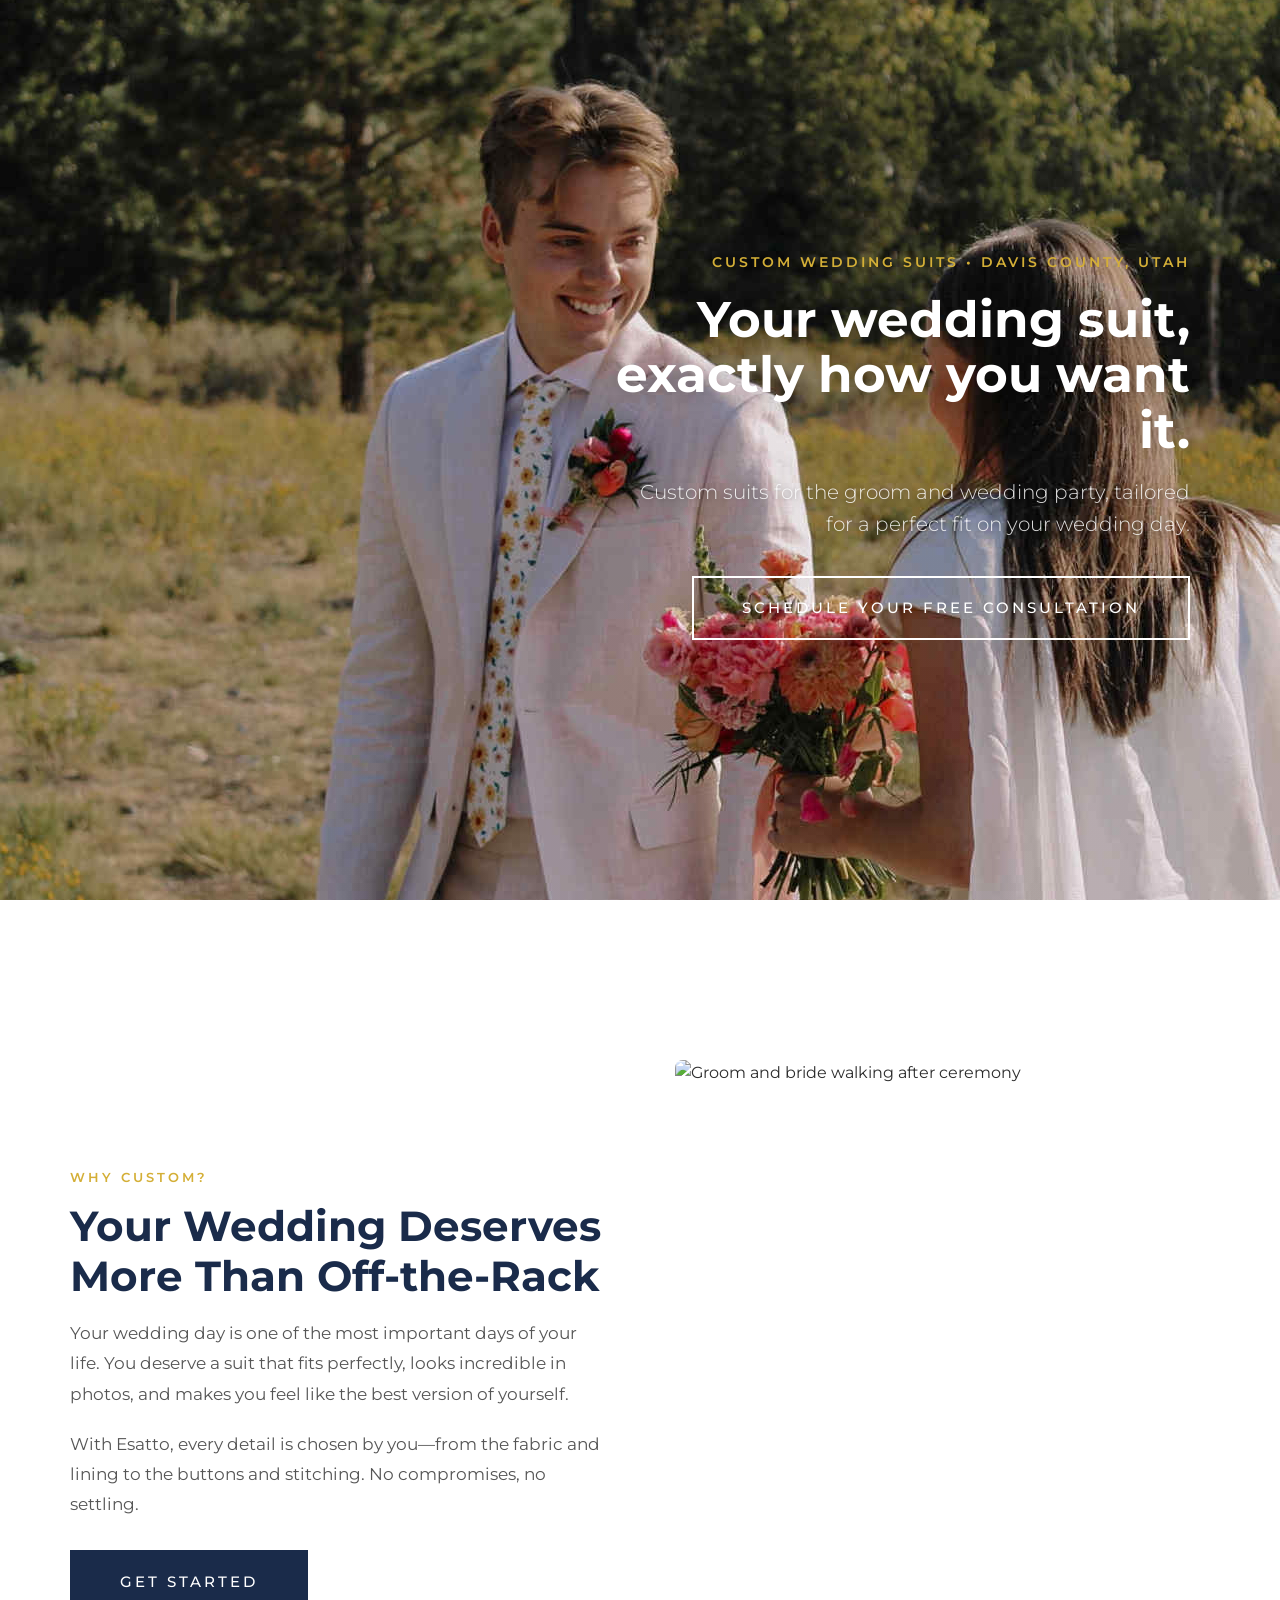
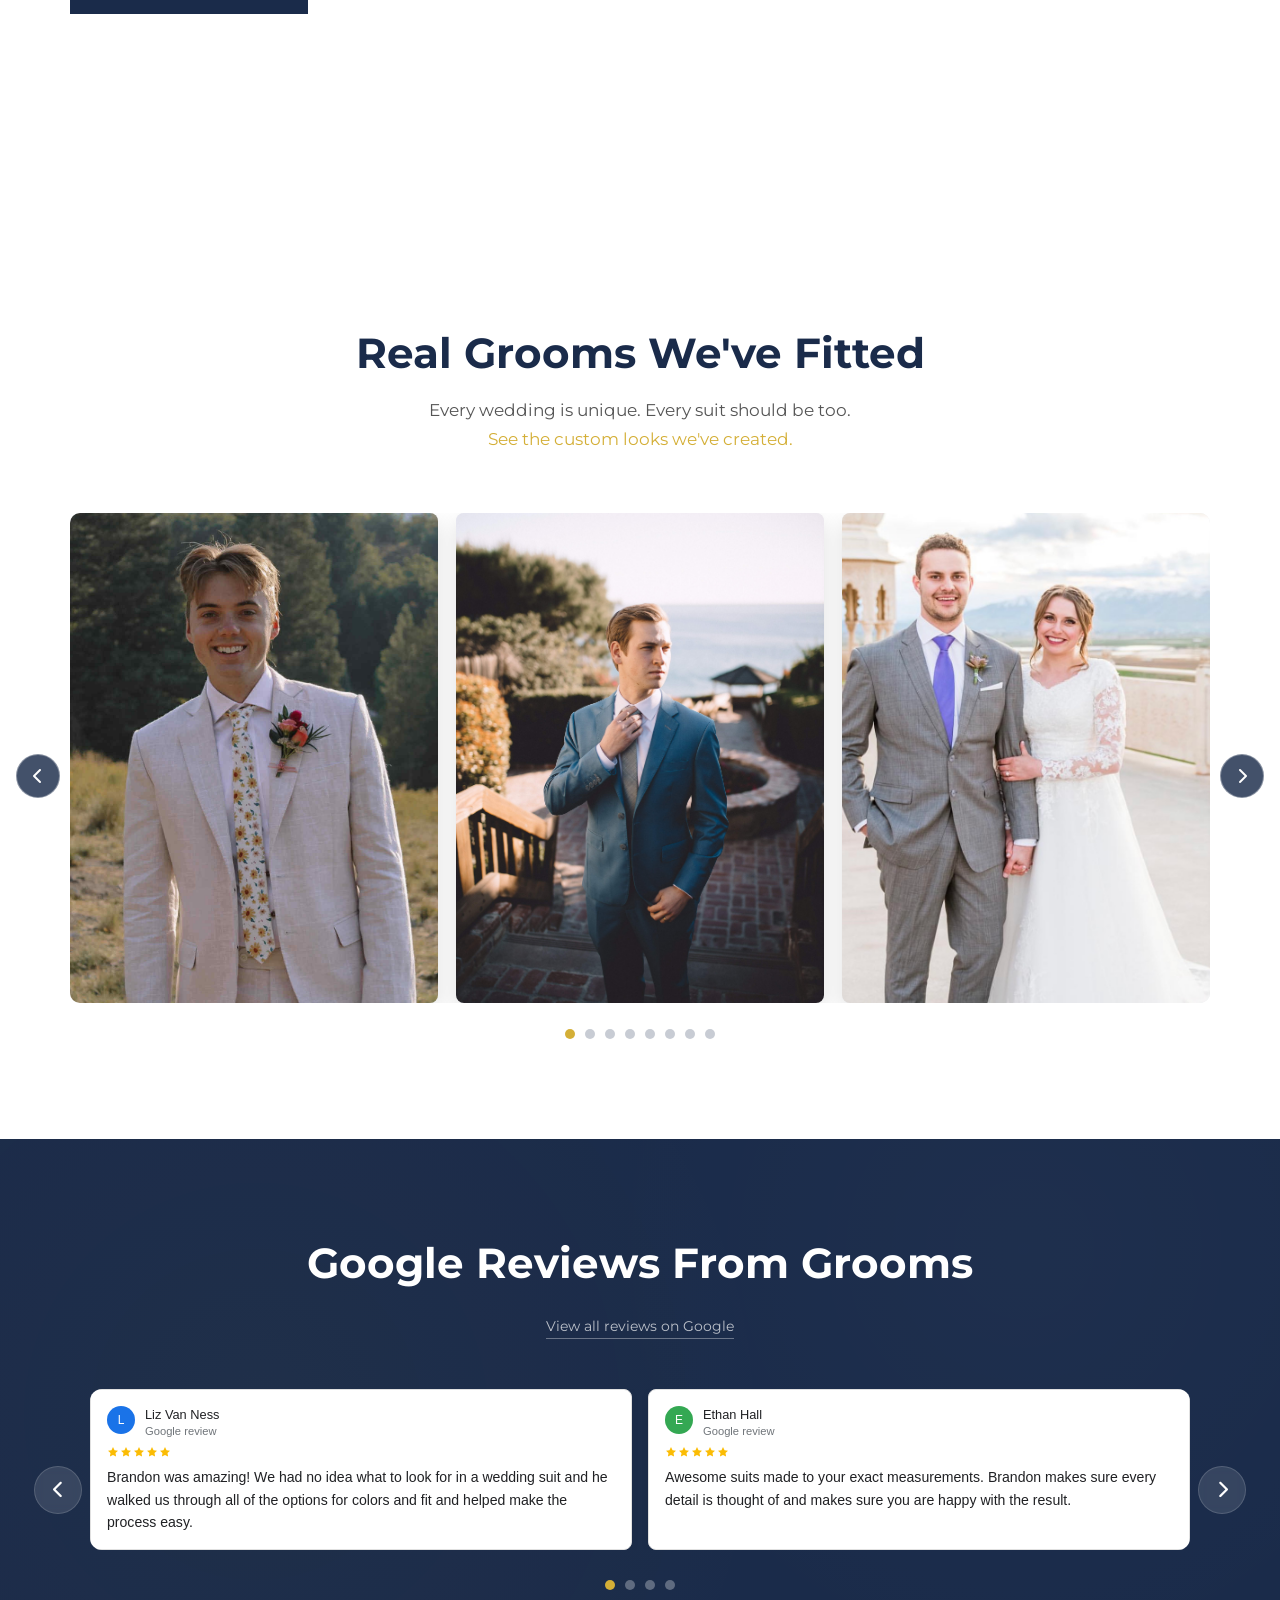
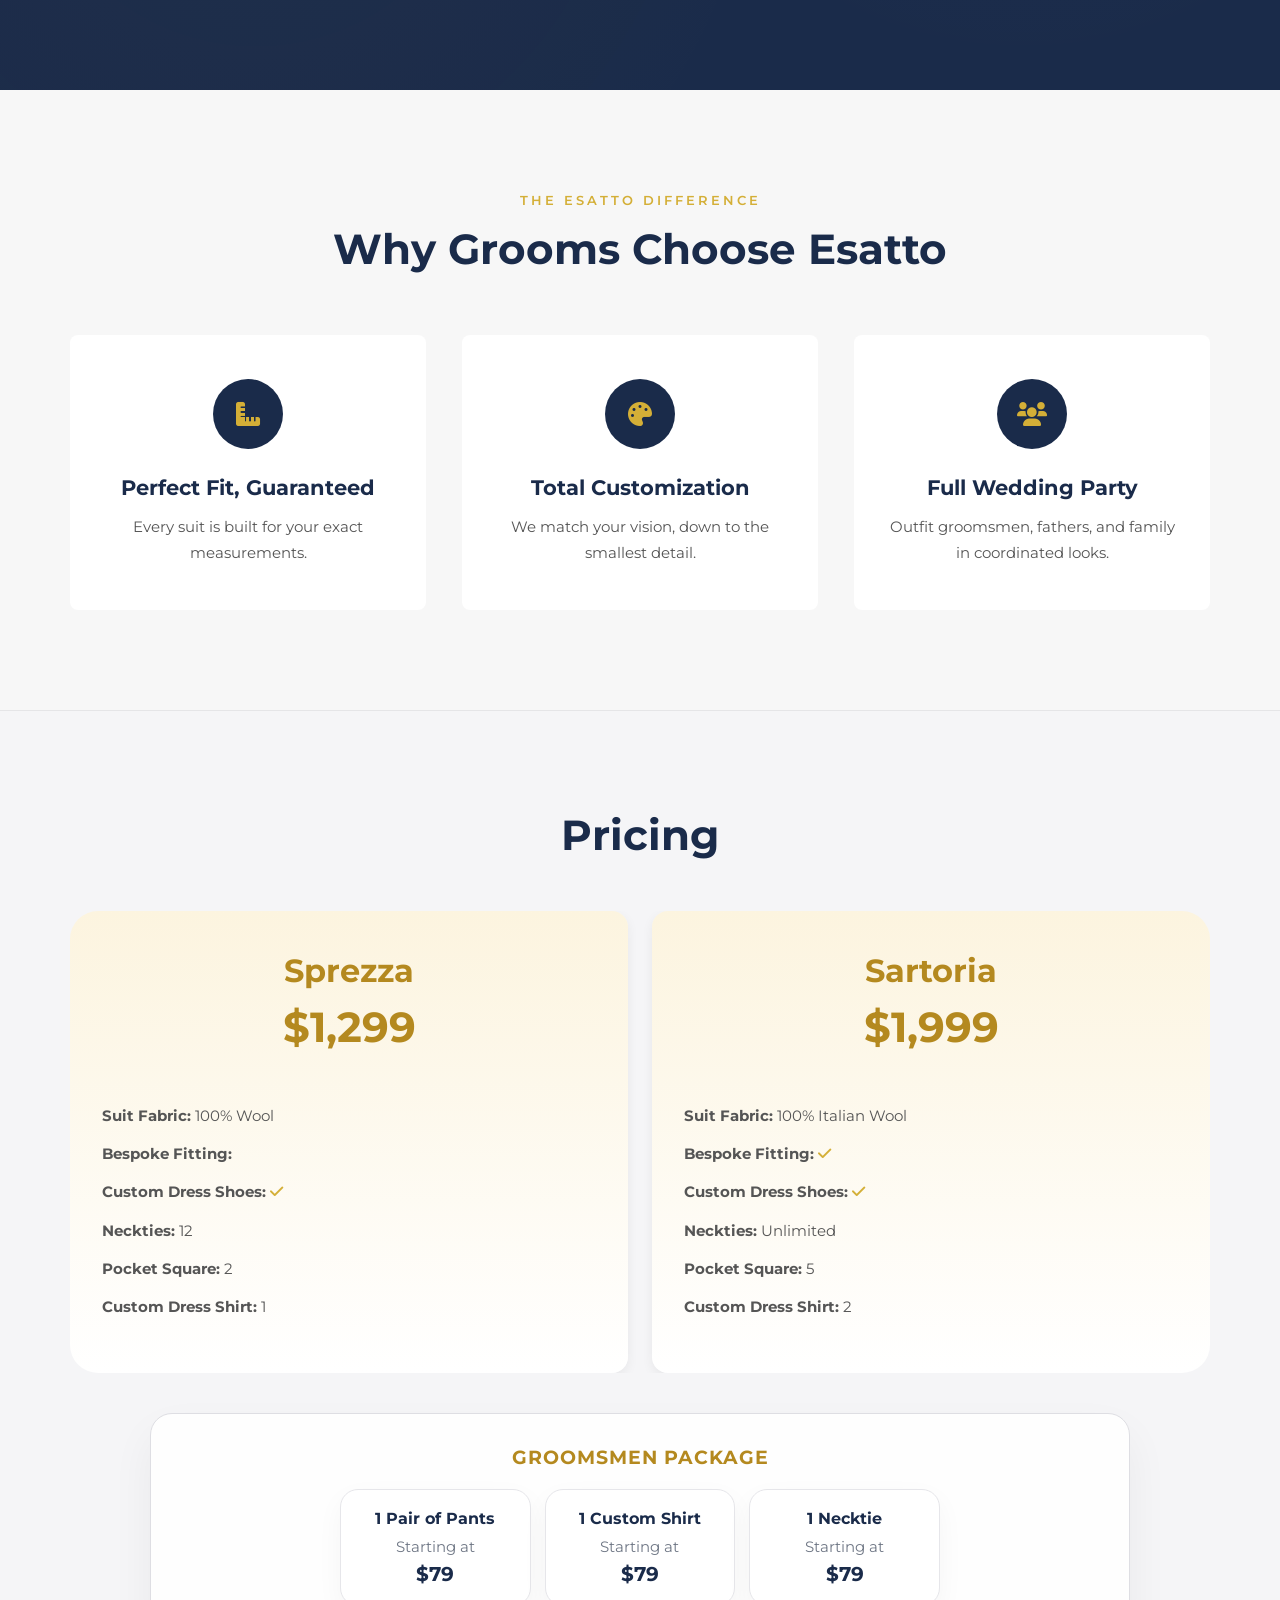
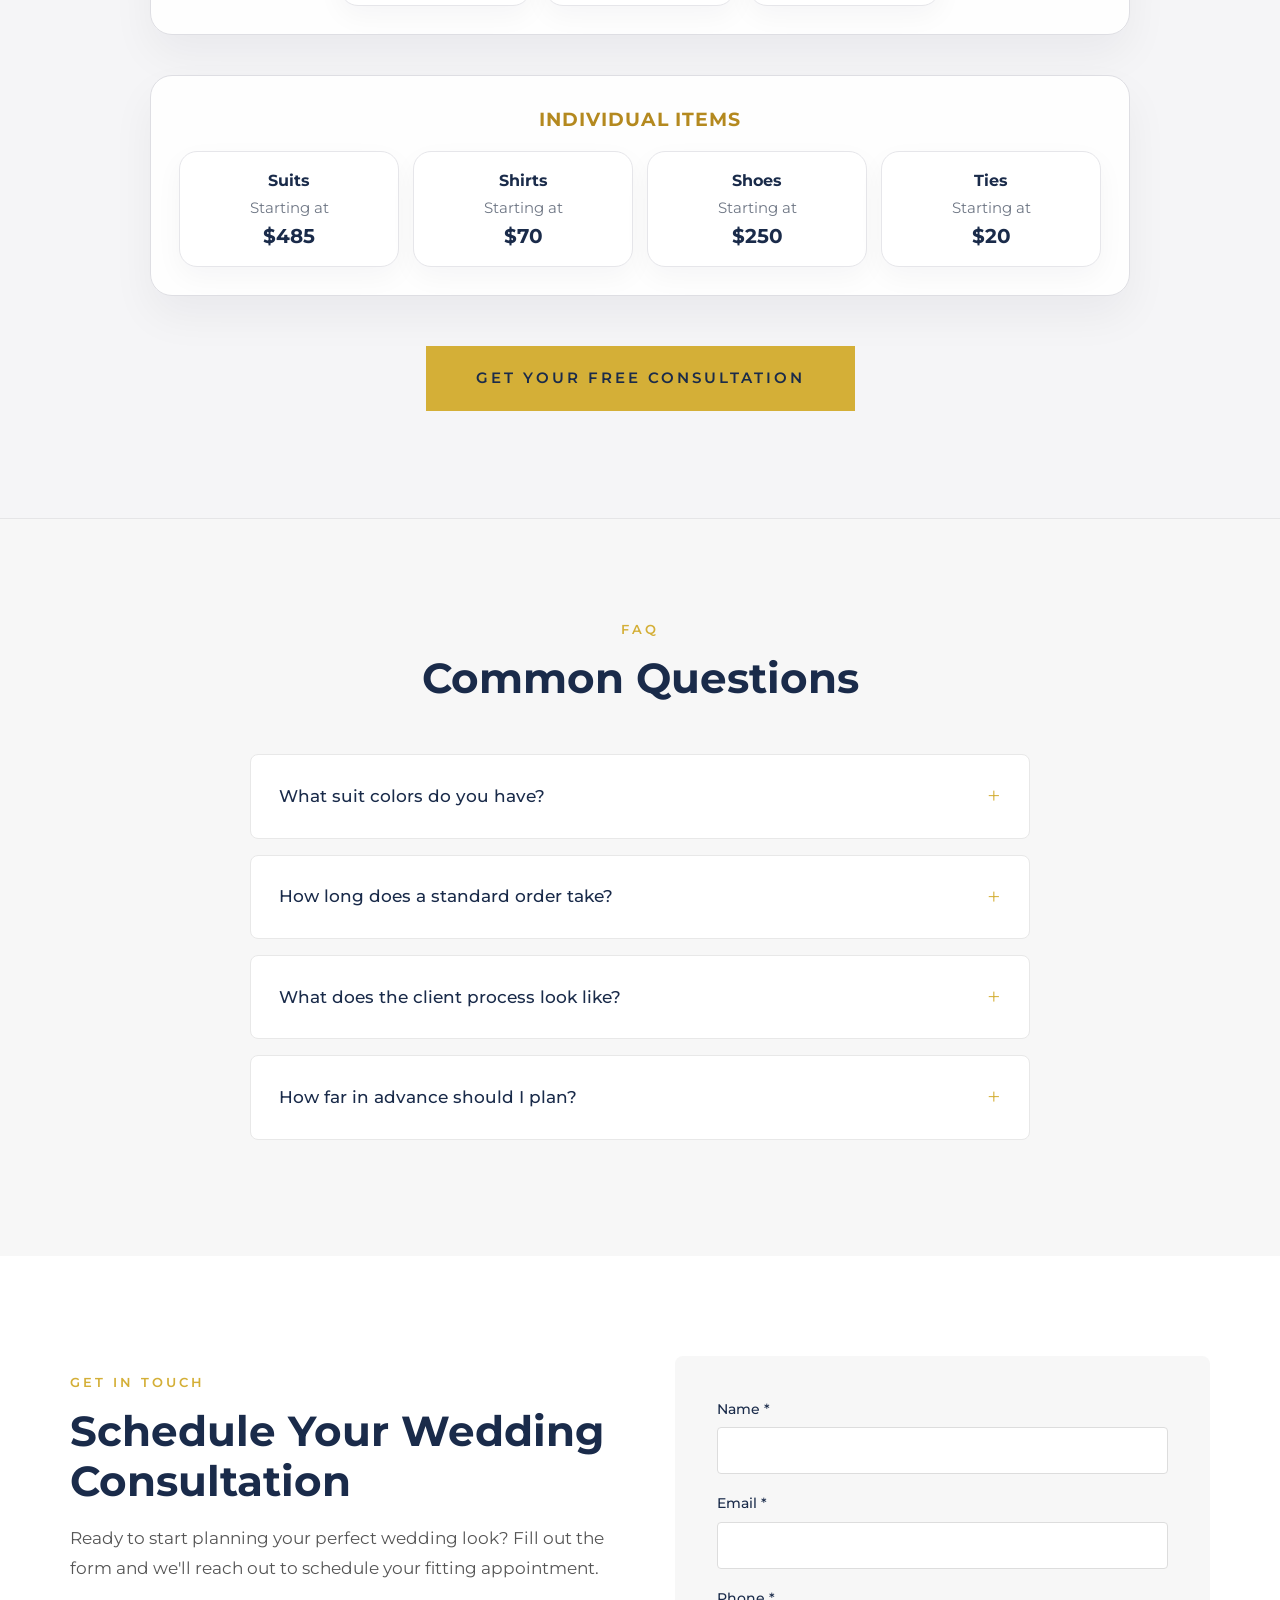
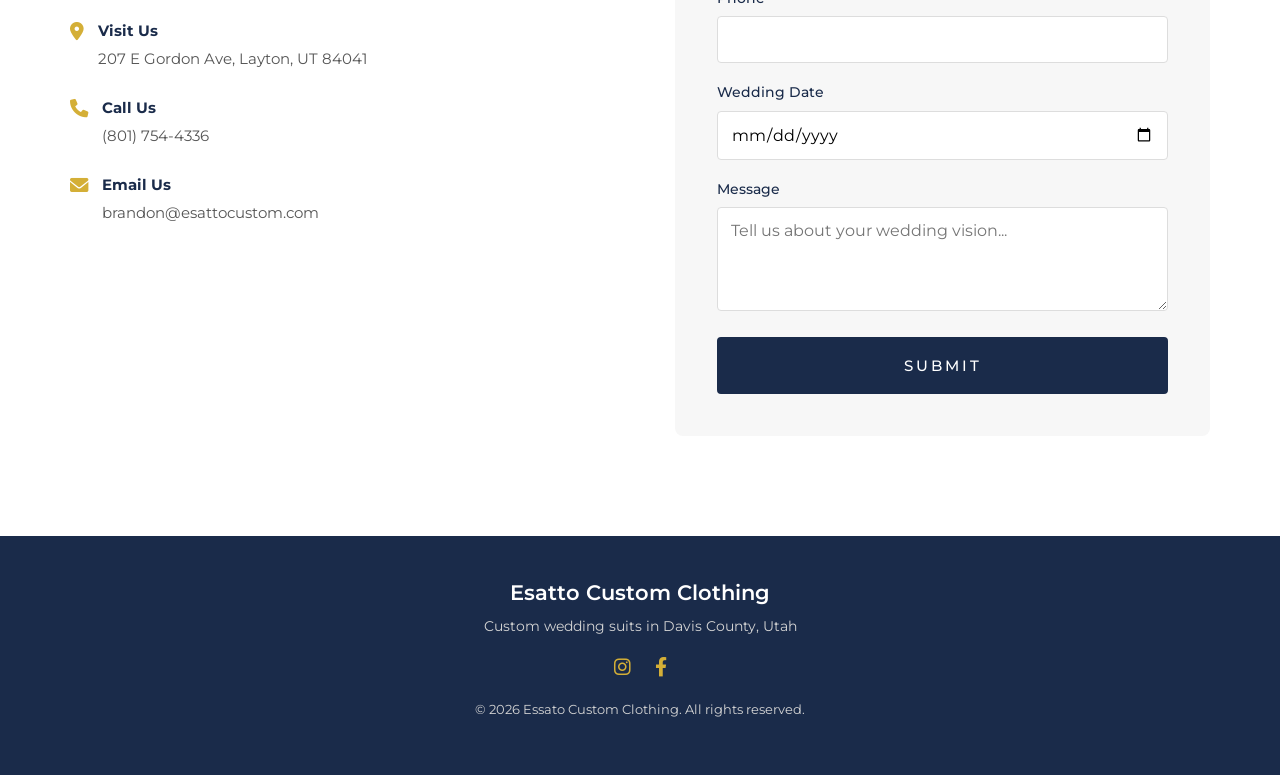
==== commit f57f907d: "Add files via upload" ====
--- a/wedding-landing.html
+++ b/wedding-landing.html
@@ -18,13 +18,14 @@
     <style>
         *, *::before, *::after { margin: 0; padding: 0; box-sizing: border-box; }
         body { font-family: 'Montserrat', sans-serif; color: #2c2c2c; line-height: 1.6; overflow-x: hidden; }
+        body.wl-modal-open { overflow: hidden; }
         img { max-width: 100%; display: block; }
         a { text-decoration: none; }
 
         /* ── Hero ── */
         .wl-hero {
             min-height: 100vh;
-            background: #1a2b4a url('PJ Low.jpg') 48% 26%/cover no-repeat;
+            background: #1a2b4a url('PJ Low.jpg') 48% 35%/cover no-repeat;
             position: relative;
             display: flex;
             align-items: center;
@@ -35,8 +36,8 @@
         .wl-hero-overlay {
             position: absolute; inset: 0;
             background:
-                linear-gradient(90deg, rgba(0,0,0,0.18) 0%, rgba(0,0,0,0.34) 58%, rgba(0,0,0,0.60) 100%),
-                linear-gradient(to bottom, rgba(0,0,0,0.18), rgba(0,0,0,0.46));
+                linear-gradient(90deg, rgba(0,0,0,0.005) 0%, rgba(0,0,0,0.012) 58%, rgba(0,0,0,0.02) 100%),
+                linear-gradient(to bottom, rgba(0,0,0,0.004), rgba(0,0,0,0.015));
         }
         .wl-hero-inner {
             position: relative; z-index: 2;
@@ -53,11 +54,13 @@
         .wl-hero h1 {
             font-size: 3.15rem; color: #fff; margin: 0 0 18px auto; line-height: 1.1;
             max-width: 620px;
+            text-shadow: 0 4px 18px rgba(0,0,0,0.28);
             opacity: 0; animation: wlFadeUp .8s ease forwards .4s;
         }
         .wl-hero p.wl-hero-sub {
             font-size: 1.25rem; color: rgba(255,255,255,.85); font-weight: 300;
             max-width: 560px; margin: 0 0 36px auto;
+            text-shadow: 0 4px 18px rgba(0,0,0,0.42), 0 1px 4px rgba(0,0,0,0.30);
             opacity: 0; animation: wlFadeUp .8s ease forwards .7s;
         }
         .wl-hero-cta {
@@ -163,29 +166,30 @@
             transition: transform .45s ease;
             align-items: stretch;
         }
-        .wl-groom-slide {
-            flex-shrink: 0;
-            border-radius: 8px;
-            aspect-ratio: 3/4;
-            overflow: hidden;
-            background: #f1f2f5;
-            box-shadow: 0 8px 22px rgba(0,0,0,.12);
-            cursor: pointer;
-            transition: transform .3s ease, box-shadow .3s ease;
-            display: flex;
-            align-items: center;
-            justify-content: center;
-        }
+        .wl-groom-slide {
+            flex-shrink: 0;
+            border-radius: 8px;
+            aspect-ratio: 3/4;
+            overflow: hidden;
+            background: #f1f2f5;
+            box-shadow: 0 8px 22px rgba(0,0,0,.12);
+            cursor: pointer;
+            transition: transform .3s ease, box-shadow .3s ease;
+            display: flex;
+            align-items: center;
+            justify-content: center;
+        }
         .wl-groom-slide:hover {
             transform: translateY(-4px);
             box-shadow: 0 14px 32px rgba(0,0,0,.18);
         }
-        .wl-groom-slide img {
-            width: 94%;
-            height: 94%;
-            object-fit: contain;
-            display: block;
-        }
+        .wl-groom-slide img {
+            width: 100%;
+            height: 100%;
+            object-fit: cover;
+            object-position: center;
+            display: block;
+        }
         .wl-groom-nav {
             position: absolute;
             top: 50%;
@@ -234,6 +238,102 @@
         }
 
         /* ── Pricing ── */
+        /* Lightbox */
+        .wl-lightbox {
+            position: fixed;
+            inset: 0;
+            display: flex;
+            align-items: center;
+            justify-content: center;
+            padding: 24px;
+            background: rgba(0,0,0,0.82);
+            opacity: 0;
+            visibility: hidden;
+            pointer-events: none;
+            transition: opacity .25s ease, visibility .25s ease;
+            z-index: 9999;
+        }
+        .wl-lightbox.is-open {
+            opacity: 1;
+            visibility: visible;
+            pointer-events: auto;
+        }
+        .wl-lightbox-dialog {
+            position: relative;
+            width: auto;
+            max-width: 92vw;
+        }
+        .wl-lightbox-stage {
+            position: relative;
+            width: auto;
+            max-width: 92vw;
+            background: #0e1624;
+            border-radius: 18px;
+            overflow: hidden;
+            box-shadow: 0 28px 80px rgba(0,0,0,0.35);
+        }
+        .wl-lightbox-image-wrap {
+            display: flex;
+            align-items: center;
+            justify-content: center;
+            padding: 20px;
+            min-height: min(78vh, 760px);
+            touch-action: pan-y;
+        }
+        .wl-lightbox-image {
+            width: auto;
+            height: auto;
+            max-width: min(88vw, 1400px);
+            max-height: min(82vh, 900px);
+            object-fit: contain;
+        }
+        .wl-lightbox-close,
+        .wl-lightbox-nav {
+            border: none;
+            border-radius: 999px;
+            background: rgba(255,255,255,0.14);
+            color: #fff;
+            width: 48px;
+            height: 48px;
+            display: flex;
+            align-items: center;
+            justify-content: center;
+            cursor: pointer;
+            transition: background .25s ease, transform .25s ease;
+            backdrop-filter: blur(6px);
+        }
+        .wl-lightbox-close:hover,
+        .wl-lightbox-nav:hover {
+            background: rgba(212,175,55,0.92);
+            color: #1a2b4a;
+        }
+        .wl-lightbox-nav:hover {
+            transform: translateY(-50%) scale(1.04);
+        }
+        .wl-lightbox-close {
+            position: absolute;
+            top: -10px;
+            right: -10px;
+            z-index: 2;
+        }
+        .wl-lightbox-nav {
+            position: absolute;
+            top: 50%;
+            transform: translateY(-50%);
+            z-index: 2;
+        }
+        #groomLightboxPrev { left: -22px; }
+        #groomLightboxNext { right: -22px; }
+        .wl-lightbox-counter {
+            position: absolute;
+            left: 50%;
+            bottom: -34px;
+            transform: translateX(-50%);
+            color: rgba(255,255,255,0.88);
+            font-size: 0.9rem;
+            letter-spacing: 1.5px;
+            text-transform: uppercase;
+        }
         .wl-pricing-section {
             background: #f5f5f7 !important;
             border-top: 1px solid #e5e5e7;
@@ -275,109 +375,114 @@
             font-size: 0.9rem;
         }
         .wl-pricing-layout {
+            max-width: 920px;
+            margin: 0 auto;
+            background: linear-gradient(180deg, #fcf4df 0%, #ffffff 100%);
+            border: 2px solid #1a2b4a;
+            border-radius: 28px;
+            overflow: hidden;
+            box-shadow: 0 20px 46px rgba(15,23,42,0.08);
+        }
+        .wl-pricing-grid {
             display: grid;
-            grid-template-columns: minmax(280px, 0.9fr) minmax(0, 2fr);
-            gap: 24px;
+            grid-template-columns: repeat(2, minmax(0, 1fr));
+            gap: 0;
+            border-top: 1px solid #ece7da;
             align-items: stretch;
         }
-        .wl-pricing-grid {
-            display: grid;
-            grid-template-columns: repeat(2, minmax(0, 1fr));
-            gap: 24px;
-            align-items: stretch;
-        }
-        .wl-packages-subtitle {
-            grid-column: 1 / -1;
-            display: inline-flex;
-            align-items: center;
-            justify-content: center;
-            margin: 0 auto 2px;
-            padding: 11px 20px;
-            border-radius: 999px;
-            background: #f5f5f7;
-            border: 1px solid #d7d7db;
-            color: #6e6e73;
-            font-size: 0.92rem;
-            font-weight: 700;
-            letter-spacing: 1.9px;
-            text-transform: uppercase;
-        }
+        .wl-packages-subtitle {
+            display: none;
+        }
         .wl-package-includes {
-            background: rgba(255,255,255,0.92);
-            border: 1px solid rgba(212,175,55,0.55);
-            border-radius: 22px;
-            padding: 28px;
+            background: linear-gradient(180deg, #fcf4df 0%, #ffffff 100%);
+            border-bottom: 1px solid #ece7da;
+            padding: 46px 34px 22px;
             margin: 0;
             max-width: none;
-            box-shadow: 0 0 0 1px rgba(212,175,55,0.18), 0 20px 44px rgba(15,23,42,0.05);
-            height: 100%;
+            box-shadow: none;
             display: flex;
             flex-direction: column;
+            align-items: center;
         }
         .wl-package-includes h3 {
             color: #1a2b4a;
-            font-size: 1.2rem;
-            margin-bottom: 18px;
-            letter-spacing: 1px;
+            font-size: 1.85rem;
+            line-height: 1.2;
+            margin-bottom: 26px;
+            letter-spacing: 1.4px;
             text-transform: uppercase;
+            text-align: center;
+            padding: 18px 34px;
+            background: #fff;
+            border: 2px solid rgba(26,43,74,0.18);
+            border-radius: 22px 22px 8px 8px;
+            box-shadow: 0 8px 22px rgba(15,23,42,0.04);
         }
         .wl-package-grid {
+            width: 100%;
             display: grid;
-            grid-template-columns: 1fr;
-            gap: 14px;
+            grid-template-columns: repeat(4, minmax(0, 1fr));
+            gap: 0;
+            border-top: 1px solid #ece7da;
+            border-bottom: 1px solid #ece7da;
         }
         .wl-package-item {
-            background: #fff;
-            border: 1px solid #e6e6ea;
-            border-radius: 18px;
-            padding: 14px 12px;
+            background: transparent;
+            border: none;
+            border-right: 1px solid #ece7da;
+            border-radius: 0;
+            padding: 18px 10px 16px;
             text-align: center;
             position: relative;
             overflow: hidden;
-            box-shadow: 0 10px 28px rgba(15,23,42,0.04);
+            box-shadow: none;
+        }
+        .wl-package-item:last-child {
+            border-right: none;
         }
         .wl-package-item::before {
             content: none;
         }
         .wl-package-item i {
             color: #1a2b4a;
-            font-size: 1.15rem;
+            font-size: 1rem;
             margin-bottom: 8px;
             display: block;
         }
         .wl-package-item strong {
             color: #1a2b4a;
-            font-size: 0.95rem;
+            font-size: 0.96rem;
+            line-height: 1.35;
         }
         .wl-tier {
-            background: #fff;
-            border: 1px solid #dedee3;
-            border-radius: 24px;
-            padding: 36px;
+            background: linear-gradient(180deg, #fcf4df 0%, #ffffff 100%);
+            border: none;
+            border-radius: 0;
+            padding: 34px 28px 38px;
             position: relative;
             overflow: hidden;
-            box-shadow: 0 18px 42px rgba(15,23,42,0.05);
-            height: 100%;
+            box-shadow: none;
+            min-height: 320px;
             display: flex;
             flex-direction: column;
+            justify-content: center;
         }
         .wl-tier::before {
             content: none;
         }
-        .wl-tier-premium {
-            background: #fcf8ee;
-            border-color: rgba(212,175,55,0.45);
-            box-shadow: 0 24px 54px rgba(15,23,42,0.08);
-            transform: none;
-        }
-        .wl-tier-premium::before {
-            content: none;
-        }
-        .wl-tier-premium h3,
-        .wl-tier-premium .wl-price-line {
-            color: #b4891f;
-        }
-        .wl-tier h3 { font-size: 1.8rem; color: #1a2b4a; text-align: center; margin-bottom: 14px; }
+        .wl-tier-premium {
+            background: linear-gradient(180deg, #fcf4df 0%, #ffffff 100%);
+            border-left: 1px solid #ece7da;
+            transform: none;
+        }
+        .wl-tier-premium::before {
+            content: none;
+        }
+        .wl-tier-premium h3,
+        .wl-tier-premium .wl-price-line {
+            color: #b4891f;
+        }
+        .wl-tier h3 { font-size: 2rem; color: #1a2b4a; text-align: center; margin-bottom: 14px; line-height: 1.25; }
         .wl-tier .wl-tier-desc {
             text-align: center;
             font-size: 0.96rem;
@@ -389,15 +494,15 @@
         .wl-price-line {
             text-align: center;
             color: #1a2b4a;
-            font-size: 2.55rem;
+            font-size: 2.65rem;
             font-weight: 700;
             line-height: 1.05;
             margin-bottom: 26px;
         }
         .wl-price-label {
             text-align: center;
-            color: #1a2b4a;
-            font-size: 1.05rem;
+            color: #6f7785;
+            font-size: 1rem;
             margin: 0 0 8px 0;
             letter-spacing: 0.2px;
         }
@@ -581,9 +686,14 @@
         @media (max-width: 1024px) {
             .wl-benefits-grid { grid-template-columns: repeat(2, 1fr); }
             .wl-gallery-grid { grid-template-columns: repeat(2, 1fr); }
-            .wl-pricing-layout { grid-template-columns: 1fr; }
             .wl-pricing-grid { grid-template-columns: repeat(2, minmax(0, 1fr)); }
-            .wl-package-grid { grid-template-columns: 1fr; }
+            .wl-package-includes { padding: 40px 24px 18px; }
+            .wl-package-includes h3 { font-size: 1.5rem; padding: 16px 24px; }
+            .wl-package-grid { grid-template-columns: repeat(2, minmax(0, 1fr)); }
+            .wl-package-item:nth-child(2n) { border-right: none; }
+            .wl-package-item:nth-child(-n + 2) { border-bottom: 1px solid #ece7da; }
+            .wl-tier { min-height: 290px; }
+            .wl-tier h3 { font-size: 1.7rem; }
             .wl-individual-grid { grid-template-columns: repeat(2, minmax(0, 1fr)); }
 
             .wl-groom-prev { left: 8px; }
@@ -600,39 +710,70 @@
         }
         @media (max-width: 768px) {
             .wl-hero {
-                background-position: 54% 20%;
+                min-height: 92svh;
+                background-position: 56% 24%;
                 justify-content: flex-end;
                 text-align: right;
-                padding: 0 20px;
+                padding: 0 16px;
             }
             .wl-hero-overlay {
                 background:
-                    linear-gradient(90deg, rgba(0,0,0,0.18) 0%, rgba(0,0,0,0.34) 45%, rgba(0,0,0,0.60) 100%),
-                    linear-gradient(to bottom, rgba(0,0,0,0.24), rgba(0,0,0,0.52));
+                    linear-gradient(90deg, rgba(0,0,0,0.005) 0%, rgba(0,0,0,0.012) 45%, rgba(0,0,0,0.018) 100%),
+                    linear-gradient(to bottom, rgba(0,0,0,0.004), rgba(0,0,0,0.012));
             }
             .wl-hero-inner {
                 max-width: 800px;
                 width: 100%;
-                padding: 40px 24px;
-            }
-            .wl-hero h1 { font-size: 1.95rem; max-width: 100%; }
-            .wl-hero p.wl-hero-sub { font-size: 1.05rem; }
-            .wl-hero p.wl-hero-sub { max-width: 600px; margin: 0 0 36px auto; }
-            .wl-heading { font-size: 2rem; }
-            .wl-section { padding: 70px 20px; }
+                padding: 32px 18px 40px;
+            }
+            .wl-hero-tag { letter-spacing: 2.2px; }
+            .wl-hero h1 { font-size: 1.85rem; max-width: 100%; }
+            .wl-hero p.wl-hero-sub { font-size: 1rem; max-width: 560px; margin: 0 0 28px auto; }
+            .wl-btn,
+            .wl-btn-solid,
+            .wl-btn-gold {
+                padding: 16px 22px;
+                letter-spacing: 2px;
+            }
+            .wl-heading { font-size: 1.9rem; }
+            .wl-subtext { font-size: 1rem; line-height: 1.7; }
+            .wl-section { padding: 64px 18px; }
 
             .wl-why-grid,
-            .wl-contact-grid { grid-template-columns: 1fr; gap: 40px; }
+            .wl-contact-grid { grid-template-columns: 1fr; gap: 32px; }
 
             .wl-benefits-grid,
-            .wl-gallery-grid { grid-template-columns: 1fr; }
+            .wl-gallery-grid { grid-template-columns: 1fr; gap: 22px; }
+            .wl-benefit-card { padding: 32px 22px; }
+            .wl-benefit-card h3 { font-size: 1.2rem; }
+            .wl-benefit-card p { font-size: 0.92rem; }
 
             .wl-form .wl-form-row { grid-template-columns: 1fr; }
+            .wl-form { padding: 28px 22px; }
             .wl-pricing-grid { grid-template-columns: 1fr; }
             .wl-tier { padding: 28px 20px; }
+            .wl-tier-premium { border-left: none; border-top: 1px solid #ece7da; }
+            .wl-tier h3 { font-size: 1.65rem; }
             .wl-price-label { font-size: 1rem; }
             .wl-price-line { font-size: 2.15rem; }
-            .wl-package-grid { grid-template-columns: 1fr; }
+            .wl-package-includes {
+                padding: 34px 16px 14px;
+            }
+            .wl-package-includes h3 {
+                width: 100%;
+                font-size: 1.2rem;
+                padding: 14px 16px;
+                margin-bottom: 18px;
+            }
+            .wl-package-grid { grid-template-columns: repeat(2, minmax(0, 1fr)); }
+            .wl-package-item {
+                padding: 16px 8px 14px;
+                border-right: 1px solid #ece7da;
+                border-bottom: 1px solid #ece7da;
+            }
+            .wl-package-item:nth-child(2n) { border-right: none; }
+            .wl-package-item:nth-last-child(-n + 2) { border-bottom: none; }
+            .wl-package-item strong { font-size: 0.88rem; }
             .wl-individual-grid { grid-template-columns: 1fr; }
             .wl-pricing-chip {
                 width: 100%;
@@ -640,10 +781,157 @@
                 max-width: 320px;
             }
 
+            .wl-groom-carousel { margin-top: 44px; }
+            .wl-groom-track { gap: 14px; }
             .wl-groom-nav {
                 width: 40px;
                 height: 40px;
             }
+            .wl-groom-dots { margin-top: 18px; }
+            .review-nav-arrow {
+                width: 38px;
+                height: 38px;
+            }
+            .google-review-card p {
+                font-size: 0.84rem !important;
+                line-height: 1.32rem !important;
+            }
+            .wl-faq-q { padding: 18px 20px; }
+            .wl-faq-q h4 { font-size: 1rem; line-height: 1.4; }
+            .wl-faq-a { padding: 0 20px; }
+            .wl-faq-a.open { padding: 0 20px 18px; }
+            .wl-lightbox {
+                padding: 16px;
+            }
+            .wl-lightbox-close,
+            .wl-lightbox-nav {
+                width: 42px;
+                height: 42px;
+            }
+            .wl-lightbox-close {
+                top: -8px;
+                right: -4px;
+            }
+            .wl-lightbox-image-wrap {
+                min-height: auto;
+                padding: 14px;
+            }
+            .wl-lightbox-counter {
+                bottom: -28px;
+                font-size: 0.78rem;
+            }
+            #groomLightboxPrev { left: 8px; }
+            #groomLightboxNext { right: 8px; }
+        }
+        @media (max-width: 600px) {
+            .wl-section { padding: 56px 16px; }
+            .wl-tag {
+                font-size: 0.72rem;
+                letter-spacing: 2px;
+                margin-bottom: 10px;
+            }
+            .wl-heading {
+                font-size: 1.65rem;
+                margin-bottom: 12px;
+            }
+            .wl-subtext {
+                font-size: 0.96rem;
+                line-height: 1.65;
+            }
+            .wl-hero {
+                min-height: 88svh;
+                background-position: 58% 22%;
+                padding: 0 12px;
+            }
+            .wl-hero-inner { padding: 28px 10px 34px; }
+            .wl-hero-tag {
+                font-size: 0.7rem;
+                letter-spacing: 1.8px;
+                margin-bottom: 14px;
+            }
+            .wl-hero h1 {
+                font-size: 1.6rem;
+                line-height: 1.05;
+                margin-bottom: 14px;
+            }
+            .wl-hero p.wl-hero-sub {
+                font-size: 0.96rem;
+                line-height: 1.55;
+                margin-bottom: 24px;
+            }
+            .wl-hero-cta,
+            .wl-hero-cta .wl-btn,
+            .wl-btn-gold {
+                width: 100%;
+            }
+            .wl-btn,
+            .wl-btn-solid,
+            .wl-btn-gold {
+                max-width: 100%;
+                font-size: 0.86rem;
+            }
+            .wl-groom-prev { left: 4px; }
+            .wl-groom-next { right: 4px; }
+            .review-nav-prev { left: 4px !important; }
+            .review-nav-next { right: 4px !important; }
+            .review-nav-arrow {
+                width: 34px;
+                height: 34px;
+                font-size: 0.92rem;
+            }
+            .wl-package-includes {
+                padding: 28px 14px 12px;
+            }
+            .wl-package-includes h3 {
+                font-size: 1.05rem;
+                padding: 12px 14px;
+                letter-spacing: 1px;
+            }
+            .wl-package-item strong { font-size: 0.82rem; }
+            .wl-individual-items {
+                margin-top: 22px;
+                padding: 22px 14px;
+                border-radius: 18px;
+            }
+            .wl-form {
+                padding: 24px 16px;
+                border-radius: 10px;
+            }
+            .wl-form input,
+            .wl-form select,
+            .wl-form textarea {
+                font-size: 16px;
+                padding: 14px 12px;
+            }
+            .wl-form-submit {
+                padding: 15px 18px;
+                letter-spacing: 2px;
+            }
+            .wl-contact-item {
+                gap: 12px;
+                margin-bottom: 20px;
+            }
+            .wl-footer {
+                padding: 32px 16px;
+            }
+            .wl-lightbox {
+                padding: 10px;
+            }
+            .wl-lightbox-dialog,
+            .wl-lightbox-stage {
+                max-width: 94vw;
+            }
+            .wl-lightbox-image {
+                max-width: calc(94vw - 20px);
+                max-height: 76vh;
+            }
+        }
+        @media (max-width: 420px) {
+            .wl-heading { font-size: 1.5rem; }
+            .wl-hero h1 { font-size: 1.46rem; }
+            .wl-price-line { font-size: 1.9rem; }
+            .wl-tier h3 { font-size: 1.45rem; }
+            .wl-package-grid { gap: 0; }
         }
     </style>
 </head>
@@ -654,8 +942,8 @@
         <div class="wl-hero-overlay"></div>
         <div class="wl-hero-inner">
             <p class="wl-hero-tag">Custom Wedding Suits &bull; Davis County, Utah</p>
-            <h1>Your custom wedding suit, exactly how you want it.</h1>
-            <p class="wl-hero-sub">Custom suits for the groom and family, tailored for a perfect fit on your wedding day.</p>
+            <h1>Your wedding suit, exactly how you want it.</h1>
+            <p class="wl-hero-sub">Custom suits for the groom and wedding party, tailored for a perfect fit on your wedding day.</p>
             <div class="wl-hero-cta">
                 <a href="#inquiry" class="wl-btn">Schedule Your Free Consultation</a>
             </div>
@@ -688,9 +976,9 @@
     <!-- ════════════════════════  GROOMS GALLERY  ════════════════════════ -->
     <section class="wl-section" style="background: #fff;">
         <div class="wl-container wl-center">
-            <p class="wl-tag">Our Grooms</p>
-            <h2 class="wl-heading">Real Wedding Style, Tailored for Each Groom</h2>
-            <p class="wl-subtext">Every groom is unique. Every suit should be too. See the custom looks we've created.</p>
+            <h2 class="wl-heading">Real Grooms We've Fitted</h2>
+            <p class="wl-subtext">Every wedding is unique. Every suit should be too.</p>
+            <p style="color: #d4af37; font-size: 1.08rem; margin-bottom: 40px;">See the custom looks we've created.</p>
 
             <div class="wl-groom-carousel">
                 <button class="wl-groom-nav wl-groom-prev" onclick="moveGroomCarousel(-1)" aria-label="Previous groom photos">
@@ -841,86 +1129,95 @@
         </div>
     </section>
 
-    <!-- BENEFITS -->
-    <section class="wl-section wl-benefits">
+    <!-- BENEFITS -->
+    <section class="wl-section wl-benefits">
         <div class="wl-container wl-center">
             <p class="wl-tag">The Esatto Difference</p>
             <h2 class="wl-heading">Why Grooms Choose Esatto</h2>
-            <p class="wl-subtext">We handle every detail so you can focus on what matters most.</p>
 
             <div class="wl-benefits-grid">
                 <div class="wl-benefit-card">
                     <div class="wl-benefit-icon"><i class="fas fa-ruler-combined"></i></div>
-                    <h3>Perfect Fit Guaranteed</h3>
-                    <p>Every suit is built from your exact measurements. No awkward tailoring fixes&mdash;it's made for your body from the start.</p>
+                    <h3>Perfect Fit, Guaranteed</h3>
+                    <p>Every suit is built for your exact measurements.</p>
                 </div>
                 <div class="wl-benefit-card">
                     <div class="wl-benefit-icon"><i class="fas fa-palette"></i></div>
                     <h3>Total Customization</h3>
-                    <p>Choose your fabric, lining, lapel, buttons, and stitching. Your suit, your vision, down to the last detail.</p>
+                    <p>We match your vision, down to the smallest detail.</p>
                 </div>
                 <div class="wl-benefit-card">
                     <div class="wl-benefit-icon"><i class="fas fa-users"></i></div>
                     <h3>Full Wedding Party</h3>
-                    <p>Outfit groomsmen, fathers, and ring bearers in coordinated custom looks. Group pricing available.</p>
-                </div>
-                <div class="wl-benefit-card">
-                    <div class="wl-benefit-icon"><i class="fas fa-gem"></i></div>
-                    <h3>Premium Fabrics</h3>
-                    <p>Domestic, premium, and Italian mills. Feel the difference that quality fabric makes on your wedding day.</p>
-                </div>
-                <div class="wl-benefit-card">
-                    <div class="wl-benefit-icon"><i class="fas fa-gift"></i></div>
-                    <h3>Up to 12 Ties Included</h3>
-                    <p>Every wedding package includes up to 12 custom ties for your entire party at no extra cost.</p>
-                </div>
-                <div class="wl-benefit-card">
-                    <div class="wl-benefit-icon"><i class="fas fa-heart"></i></div>
-                    <h3>Yours to Keep Forever</h3>
-                    <p>Unlike rentals, your custom suit is yours. Wear it to anniversaries, events, and beyond.</p>
-                </div>
+                    <p>Outfit groomsmen, fathers, and family in coordinated looks.</p>
+                </div>
+
             </div>
         </div>
     </section>
 
-    <!-- PRICING -->
-    <section class="wl-section wl-pricing-section">
-        <div class="wl-container wl-center">
-            <h2 class="wl-heading">Pricing</h2>
-
-            <div class="wl-pricing-tiers">
-                <div class="wl-pricing-layout">
-                    <div class="wl-package-includes">
-                        <h3>Every Wedding Package Includes</h3>
-                        <div class="wl-package-grid">
-                            <div class="wl-package-item"><i class="fas fa-user-tie"></i><strong>1 Custom Suit</strong></div>
-                            <div class="wl-package-item"><i class="fas fa-ribbon"></i><strong>Up to 12 Ties</strong></div>
-                            <div class="wl-package-item"><i class="fas fa-shirt"></i><strong>1 Custom Shirt</strong></div>
-                            <div class="wl-package-item"><i class="fas fa-shoe-prints"></i><strong>1 Pair Dress Shoes</strong></div>
-                        </div>
-                    </div>
-
-                    <div class="wl-pricing-grid">
-                        <p class="wl-packages-subtitle">PACKAGES</p>
-                        <div class="wl-tier">
-                        <h3>Custom Made-to-Measure</h3>
-                        <p class="wl-price-label">Custom Suits Starting At</p>
-                        <div class="wl-price-line">$485</div>
-                        <p class="wl-price-label">Tailored Shirts Starting At</p>
-                        <div class="wl-price-line">$59</div>
-                        </div>
-
-                        <div class="wl-tier wl-tier-premium">
-                        <h3>Premium Bespoke</h3>
-                        <p class="wl-price-label">Bespoke Suits Starting At</p>
-                        <div class="wl-price-line">$1,490</div>
-                        <p class="wl-price-label">Premium Shirts Starting At</p>
-                        <div class="wl-price-line">$129</div>
+    <!-- PRICING -->
+    <section class="wl-section wl-pricing-section">
+        <div class="wl-container wl-center">
+            <h2 class="wl-heading">Pricing</h2>
+
+            <div class="wl-pricing-tiers">
+                <div class="wl-pricing-layout" style="max-width: 100%; border: none; background: transparent; box-shadow: none;">
+                    <div class="wl-pricing-grid" style="grid-template-columns: 1fr 1fr; gap: 24px; border: none;">
+                        <!-- Sprezza Package -->
+                        <div class="wl-tier" style="background: linear-gradient(180deg, #fcf4df 0%, #ffffff 100%); border-radius: 16px; padding: 40px 32px; box-shadow: 0 4px 12px rgba(0,0,0,.06);">
+                            <h3 style="color: #b4891f;">Sprezza</h3>
+                            <div class="wl-price-line" style="color: #b4891f;">$1,299</div>
+                            <div style="text-align: left; margin-top: 28px;">
+                                <p style="margin-bottom: 14px; font-size: 0.95rem; color: #555;"><strong>Suit Fabric:</strong> 100% Wool</p>
+                                <p style="margin-bottom: 14px; font-size: 0.95rem; color: #555;"><strong>Bespoke Fitting:</strong></p>
+                                <p style="margin-bottom: 14px; font-size: 0.95rem; color: #555;"><strong>Custom Dress Shoes:</strong> <i class="fas fa-check" style="color: #d4af37;"></i></p>
+                                <p style="margin-bottom: 14px; font-size: 0.95rem; color: #555;"><strong>Neckties:</strong> 12</p>
+                                <p style="margin-bottom: 14px; font-size: 0.95rem; color: #555;"><strong>Pocket Square:</strong> 2</p>
+                                <p style="margin-bottom: 14px; font-size: 0.95rem; color: #555;"><strong>Custom Dress Shirt:</strong> 1</p>
+                            </div>
+                        </div>
+
+                        <!-- Sartoria Package -->
+                        <div class="wl-tier" style="background: linear-gradient(180deg, #fcf4df 0%, #ffffff 100%); border-radius: 16px; padding: 40px 32px; box-shadow: 0 4px 12px rgba(0,0,0,.06);">
+                            <h3 style="color: #b4891f;">Sartoria</h3>
+                            <div class="wl-price-line" style="color: #b4891f;">$1,999</div>
+                            <div style="text-align: left; margin-top: 28px;">
+                                <p style="margin-bottom: 14px; font-size: 0.95rem; color: #555;"><strong>Suit Fabric:</strong> 100% Italian Wool</p>
+                                <p style="margin-bottom: 14px; font-size: 0.95rem; color: #555;"><strong>Bespoke Fitting:</strong> <i class="fas fa-check" style="color: #d4af37;"></i></p>
+                                <p style="margin-bottom: 14px; font-size: 0.95rem; color: #555;"><strong>Custom Dress Shoes:</strong> <i class="fas fa-check" style="color: #d4af37;"></i></p>
+                                <p style="margin-bottom: 14px; font-size: 0.95rem; color: #555;"><strong>Neckties:</strong> Unlimited</p>
+                                <p style="margin-bottom: 14px; font-size: 0.95rem; color: #555;"><strong>Pocket Square:</strong> 5</p>
+                                <p style="margin-bottom: 14px; font-size: 0.95rem; color: #555;"><strong>Custom Dress Shirt:</strong> 2</p>
+                            </div>
                         </div>
                     </div>
                 </div>
 
-                <div class="wl-individual-items">
+                <!-- Groomsmen Package -->
+                <div class="wl-individual-items" style="margin-top: 40px;">
+                    <h3>Groomsmen Package</h3>
+                    <div class="wl-individual-grid" style="grid-template-columns: repeat(3, minmax(0, 1fr)); margin: 0 auto; max-width: 600px;">
+                        <div class="wl-individual-item">
+                            <strong>1 Pair of Pants</strong>
+                            <span>Starting at</span>
+                            <b>$79</b>
+                        </div>
+                        <div class="wl-individual-item">
+                            <strong>1 Custom Shirt</strong>
+                            <span>Starting at</span>
+                            <b>$79</b>
+                        </div>
+                        <div class="wl-individual-item">
+                            <strong>1 Necktie</strong>
+                            <span>Starting at</span>
+                            <b>$79</b>
+                        </div>
+                    </div>
+                </div>
+
+                <!-- Individual Items -->
+                <div class="wl-individual-items" style="margin-top: 40px;">
                     <h3>Individual Items</h3>
                     <div class="wl-individual-grid">
                         <div class="wl-individual-item">
@@ -961,55 +1258,46 @@
                 <h2 class="wl-heading">Common Questions</h2>
             </div>
 
-            <div class="wl-faq-item">
-                <div class="wl-faq-q" onclick="this.nextElementSibling.classList.toggle('open'); this.querySelector('.wl-faq-icon').textContent = this.nextElementSibling.classList.contains('open') ? '\u2212' : '+'">
-                    <h4>How customizable are your suits?</h4>
-                    <span class="wl-faq-icon">+</span>
-                </div>
-                <div class="wl-faq-a">
-                    <p>We offer hundreds of fabric options in virtually any color you can imagine, along with full control over design details.</p>
-                </div>
-            </div>
-
-            <div class="wl-faq-item">
-                <div class="wl-faq-q" onclick="this.nextElementSibling.classList.toggle('open'); this.querySelector('.wl-faq-icon').textContent = this.nextElementSibling.classList.contains('open') ? '\u2212' : '+'">
-                    <h4>How long does a standard order take?</h4>
-                    <span class="wl-faq-icon">+</span>
-                </div>
-                <div class="wl-faq-a">
-                    <p>A standard order typically takes about 4 weeks for production and delivery. Rush options are available in 2 weeks or less.</p>
-                </div>
-            </div>
-
-            <div class="wl-faq-item">
-                <div class="wl-faq-q" onclick="this.nextElementSibling.classList.toggle('open'); this.querySelector('.wl-faq-icon').textContent = this.nextElementSibling.classList.contains('open') ? '\u2212' : '+'">
-                    <h4>What does the client process look like?</h4>
-                    <span class="wl-faq-icon">+</span>
-                </div>
-                <div class="wl-faq-a">
-                    <p>We start with an initial fitting to take measurements, choose fabrics, and complete payment. Your order is delivered in about 3-4 weeks, then you return for a second fitting. We cover any needed alterations or remakes.</p>
-                </div>
-            </div>
-
-            <div class="wl-faq-item">
-                <div class="wl-faq-q" onclick="this.nextElementSibling.classList.toggle('open'); this.querySelector('.wl-faq-icon').textContent = this.nextElementSibling.classList.contains('open') ? '\u2212' : '+'">
-                    <h4>How far in advance should I plan?</h4>
-                    <span class="wl-faq-icon">+</span>
-                </div>
-                <div class="wl-faq-a">
-                    <p>Ideally allow 6-8 weeks for custom suits and 2-3 months for full bespoke options.</p>
-                </div>
-            </div>
-
-            <div class="wl-faq-item">
-                <div class="wl-faq-q" onclick="this.nextElementSibling.classList.toggle('open'); this.querySelector('.wl-faq-icon').textContent = this.nextElementSibling.classList.contains('open') ? '\u2212' : '+'">
-                    <h4>Do you offer group discounts for wedding parties?</h4>
+            <div class="wl-faq-item">
+                <div class="wl-faq-q" onclick="this.nextElementSibling.classList.toggle('open'); this.querySelector('.wl-faq-icon').textContent = this.nextElementSibling.classList.contains('open') ? '\u2212' : '+'">
+                    <h4>What suit colors do you have?</h4>
                     <span class="wl-faq-icon">+</span>
                 </div>
                 <div class="wl-faq-a">
-                    <p>Yes, we offer special pricing for wedding parties. Reach out to discuss your group size and we'll put together a custom package for you.</p>
+                    <p>We have hundreds of fabric options in virtually any color you can imagine, along with full control over design details. We often make wedding suits in red, burgundy, tan, browns, and greens in addition to traditional blue and black wedding suits and tuxedos.</p>
                 </div>
             </div>
+
+            <div class="wl-faq-item">
+                <div class="wl-faq-q" onclick="this.nextElementSibling.classList.toggle('open'); this.querySelector('.wl-faq-icon').textContent = this.nextElementSibling.classList.contains('open') ? '\u2212' : '+'">
+                    <h4>How long does a standard order take?</h4>
+                    <span class="wl-faq-icon">+</span>
+                </div>
+                <div class="wl-faq-a">
+                    <p>A standard order typically takes about 4 weeks for production and delivery. Rush options are available in 2 weeks or less.</p>
+                </div>
+            </div>
+
+            <div class="wl-faq-item">
+                <div class="wl-faq-q" onclick="this.nextElementSibling.classList.toggle('open'); this.querySelector('.wl-faq-icon').textContent = this.nextElementSibling.classList.contains('open') ? '\u2212' : '+'">
+                    <h4>What does the client process look like?</h4>
+                    <span class="wl-faq-icon">+</span>
+                </div>
+                <div class="wl-faq-a">
+                    <p>We start with an initial fitting to take measurements, choose fabrics, and complete payment. Your order is delivered in about 3-4 weeks, then you return for a second fitting. If any alterations or remakes are needed, we cover the cost until you're happy.</p>
+                </div>
+            </div>
+
+            <div class="wl-faq-item">
+                <div class="wl-faq-q" onclick="this.nextElementSibling.classList.toggle('open'); this.querySelector('.wl-faq-icon').textContent = this.nextElementSibling.classList.contains('open') ? '\u2212' : '+'">
+                    <h4>How far in advance should I plan?</h4>
+                    <span class="wl-faq-icon">+</span>
+                </div>
+                <div class="wl-faq-a">
+                    <p>Ideally allow 6-8 weeks for custom suits and 2-3 months for full bespoke options.</p>
+                </div>
+            </div>
+
         </div>
     </section>
 
@@ -1097,6 +1385,26 @@
         <p style="font-size:.8rem;">&copy; 2026 Essato Custom Clothing. All rights reserved.</p>
     </footer>
 
+    <div id="groomLightbox" class="wl-lightbox" aria-hidden="true">
+        <div class="wl-lightbox-dialog" role="dialog" aria-modal="true" aria-label="Groom photo viewer">
+            <button type="button" id="groomLightboxPrev" class="wl-lightbox-nav" aria-label="Previous groom photo">
+                <i class="fas fa-chevron-left"></i>
+            </button>
+            <div class="wl-lightbox-stage">
+                <button type="button" id="groomLightboxClose" class="wl-lightbox-close" aria-label="Close photo viewer">
+                    <i class="fas fa-times"></i>
+                </button>
+                <div id="groomLightboxViewport" class="wl-lightbox-image-wrap">
+                    <img id="groomLightboxImage" class="wl-lightbox-image" src="" alt="">
+                </div>
+            </div>
+            <button type="button" id="groomLightboxNext" class="wl-lightbox-nav" aria-label="Next groom photo">
+                <i class="fas fa-chevron-right"></i>
+            </button>
+            <div id="groomLightboxCounter" class="wl-lightbox-counter">1 / 1</div>
+        </div>
+    </div>
+
     <!-- ════════════════════════  SCRIPTS  ════════════════════════ -->
     <script>
         (function() {
@@ -1109,7 +1417,7 @@
             var gap = 16;
 
             function getVisibleCount() {
-                if (window.innerWidth <= 600) return 1;
+                if (window.innerWidth <= 768) return 1;
                 return 2;
             }
 
@@ -1227,24 +1535,37 @@
             });
         })();
 
-        (function() {
-            var groomIndex = 0;
-            var groomTrack = document.getElementById('groomCarouselTrack');
-            var groomViewport = document.getElementById('groomCarouselViewport');
-            var groomDots = document.getElementById('groomCarouselDots');
-            if (!groomTrack || !groomViewport || !groomDots) return;
-            var groomCarousel = groomViewport.closest('.wl-groom-carousel') || groomViewport;
-
-            var groomSlides = groomTrack.querySelectorAll('.wl-groom-slide');
-            var groomGap = 18;
-            var groomInterval;
-            var GROOM_AUTOPLAY_MS = 3500;
-
-            function getGroomVisibleCount() {
-                if (window.innerWidth <= 600) return 1;
-                if (window.innerWidth <= 1024) return 2;
-                return 3;
-            }
+        (function() {
+            var groomIndex = 0;
+            var groomTrack = document.getElementById('groomCarouselTrack');
+            var groomViewport = document.getElementById('groomCarouselViewport');
+            var groomDots = document.getElementById('groomCarouselDots');
+            if (!groomTrack || !groomViewport || !groomDots) return;
+            var groomCarousel = groomViewport.closest('.wl-groom-carousel') || groomViewport;
+            var groomSection = groomCarousel.closest('.wl-section') || groomCarousel;
+
+            var groomSlides = groomTrack.querySelectorAll('.wl-groom-slide');
+            var groomGap = 18;
+            var groomInterval;
+            var GROOM_AUTOPLAY_MS = 3500;
+            var groomInView = false;
+            var groomHovered = false;
+            var groomSuppressClick = false;
+            var groomLightbox = document.getElementById('groomLightbox');
+            var groomLightboxImage = document.getElementById('groomLightboxImage');
+            var groomLightboxCounter = document.getElementById('groomLightboxCounter');
+            var groomLightboxViewport = document.getElementById('groomLightboxViewport');
+            var groomLightboxClose = document.getElementById('groomLightboxClose');
+            var groomLightboxPrev = document.getElementById('groomLightboxPrev');
+            var groomLightboxNext = document.getElementById('groomLightboxNext');
+            var groomLightboxIndex = 0;
+            var groomLightboxOpen = false;
+
+            function getGroomVisibleCount() {
+                if (window.innerWidth <= 768) return 1;
+                if (window.innerWidth <= 1180) return 2;
+                return 3;
+            }
 
             function sizeGroomSlides() {
                 var visible = getGroomVisibleCount();
@@ -1257,17 +1578,17 @@
                 return slideWidth;
             }
 
-            function getGroomTotalPages() {
-                return Math.max(1, groomSlides.length - getGroomVisibleCount() + 1);
-            }
-
-            function updateGroomDots() {
-                var activePage = groomIndex;
-                var allDots = groomDots.querySelectorAll('.groom-dot');
-                for (var i = 0; i < allDots.length; i++) {
-                    allDots[i].style.background = i === activePage ? '#d4af37' : 'rgba(26,43,74,0.24)';
-                }
-            }
+            function getGroomTotalPages() {
+                return Math.max(1, groomSlides.length - getGroomVisibleCount() + 1);
+            }
+
+            function updateGroomDots() {
+                var activePage = groomIndex;
+                var allDots = groomDots.querySelectorAll('.groom-dot');
+                for (var i = 0; i < allDots.length; i++) {
+                    allDots[i].style.background = i === activePage ? '#d4af37' : 'rgba(26,43,74,0.24)';
+                }
+            }
 
             function buildGroomDots() {
                 var total = getGroomTotalPages();
@@ -1291,61 +1612,107 @@
                 updateGroomDots();
             }
 
-            window.moveGroomCarousel = function(direction) {
-                var maxIndex = Math.max(0, groomSlides.length - getGroomVisibleCount());
-                groomIndex += direction;
-                if (groomIndex < 0) groomIndex = 0;
-                if (groomIndex > maxIndex) groomIndex = maxIndex;
-                updateGroomCarousel();
-                startGroomAutoScroll();
-            };
-
-            function goToGroomSlide(dotIndex) {
-                var maxIndex = Math.max(0, groomSlides.length - getGroomVisibleCount());
-                groomIndex = dotIndex;
-                if (groomIndex > maxIndex) groomIndex = maxIndex;
-                updateGroomCarousel();
-                startGroomAutoScroll();
-            }
-
-            function startGroomAutoScroll() {
-                stopGroomAutoScroll();
-                if (groomSlides.length <= getGroomVisibleCount()) return;
-                groomInterval = setInterval(function() {
-                    var maxIndex = Math.max(0, groomSlides.length - getGroomVisibleCount());
-                    if (groomIndex >= maxIndex) groomIndex = 0;
-                    else {
-                        groomIndex += 1;
-                    }
-                    updateGroomCarousel();
-                }, GROOM_AUTOPLAY_MS);
-            }
-
-            function stopGroomAutoScroll() {
-                if (groomInterval) {
-                    clearInterval(groomInterval);
-                    groomInterval = null;
-                }
-            }
-
-            window.addEventListener('resize', function() {
-                var maxIndex = Math.max(0, groomSlides.length - getGroomVisibleCount());
-                if (groomIndex > maxIndex) groomIndex = maxIndex;
-                buildGroomDots();
-                updateGroomCarousel();
-                startGroomAutoScroll();
-            });
-
-            document.addEventListener('visibilitychange', function() {
-                if (document.hidden) stopGroomAutoScroll();
-                else startGroomAutoScroll();
-            });
+            function stopGroomAutoScroll() {
+                if (groomInterval) {
+                    clearInterval(groomInterval);
+                    groomInterval = null;
+                }
+            }
+
+            function startGroomAutoScroll() {
+                stopGroomAutoScroll();
+                if (groomSlides.length <= getGroomVisibleCount()) return;
+                groomInterval = setInterval(function() {
+                    var maxIndex = Math.max(0, groomSlides.length - getGroomVisibleCount());
+                    if (groomIndex >= maxIndex) groomIndex = 0;
+                    else groomIndex += 1;
+                    updateGroomCarousel();
+                }, GROOM_AUTOPLAY_MS);
+            }
+
+            function syncGroomAutoScroll() {
+                if (document.hidden || groomHovered || !groomInView || groomLightboxOpen) {
+                    stopGroomAutoScroll();
+                    return;
+                }
+                startGroomAutoScroll();
+            }
+
+            window.moveGroomCarousel = function(direction) {
+                var maxIndex = Math.max(0, groomSlides.length - getGroomVisibleCount());
+                groomIndex += direction;
+                if (groomIndex < 0) groomIndex = 0;
+                if (groomIndex > maxIndex) groomIndex = maxIndex;
+                updateGroomCarousel();
+                syncGroomAutoScroll();
+            };
+
+            function goToGroomSlide(dotIndex) {
+                var maxIndex = Math.max(0, groomSlides.length - getGroomVisibleCount());
+                groomIndex = dotIndex;
+                if (groomIndex > maxIndex) groomIndex = maxIndex;
+                updateGroomCarousel();
+                syncGroomAutoScroll();
+            }
+
+            function updateGroomLightboxImage() {
+                if (!groomLightboxImage || !groomSlides.length) return;
+                var activeImage = groomSlides[groomLightboxIndex].querySelector('img');
+                if (!activeImage) return;
+                groomLightboxImage.src = activeImage.getAttribute('src') || '';
+                groomLightboxImage.alt = activeImage.getAttribute('alt') || 'Groom in custom wedding suit';
+                if (groomLightboxCounter) {
+                    groomLightboxCounter.textContent = (groomLightboxIndex + 1) + ' / ' + groomSlides.length;
+                }
+            }
+
+            function stepGroomLightbox(direction) {
+                if (!groomSlides.length) return;
+                groomLightboxIndex += direction;
+                if (groomLightboxIndex < 0) groomLightboxIndex = groomSlides.length - 1;
+                if (groomLightboxIndex >= groomSlides.length) groomLightboxIndex = 0;
+                updateGroomLightboxImage();
+            }
+
+            function openGroomLightbox(index) {
+                if (!groomLightbox || !groomLightboxImage) return;
+                groomLightboxIndex = index;
+                groomLightboxOpen = true;
+                groomLightbox.classList.add('is-open');
+                groomLightbox.setAttribute('aria-hidden', 'false');
+                document.body.classList.add('wl-modal-open');
+                updateGroomLightboxImage();
+                stopGroomAutoScroll();
+                if (groomLightboxClose) groomLightboxClose.focus();
+            }
+
+            function closeGroomLightbox() {
+                if (!groomLightbox) return;
+                groomLightboxOpen = false;
+                groomLightbox.classList.remove('is-open');
+                groomLightbox.setAttribute('aria-hidden', 'true');
+                document.body.classList.remove('wl-modal-open');
+                syncGroomAutoScroll();
+            }
+
+            window.addEventListener('resize', function() {
+                var maxIndex = Math.max(0, groomSlides.length - getGroomVisibleCount());
+                if (groomIndex > maxIndex) groomIndex = maxIndex;
+                buildGroomDots();
+                updateGroomCarousel();
+                syncGroomAutoScroll();
+            });
+
+            document.addEventListener('visibilitychange', function() {
+                syncGroomAutoScroll();
+            });
 
             var groomTouchStartX = 0;
             var groomTouchEndX = 0;
             var groomSwiping = false;
             groomViewport.addEventListener('touchstart', function(e) {
                 groomTouchStartX = e.changedTouches[0].screenX;
+                groomTouchEndX = groomTouchStartX;
                 groomSwiping = true;
                 stopGroomAutoScroll();
             }, { passive: true });
@@ -1357,21 +1724,106 @@
                 groomSwiping = false;
                 var diff = groomTouchStartX - groomTouchEndX;
                 if (Math.abs(diff) > 50) {
+                    groomSuppressClick = true;
                     if (diff > 0) moveGroomCarousel(1);
                     else moveGroomCarousel(-1);
+                    setTimeout(function() {
+                        groomSuppressClick = false;
+                    }, 350);
                 }
-                startGroomAutoScroll();
+                syncGroomAutoScroll();
             });
 
-            groomCarousel.addEventListener('mouseenter', stopGroomAutoScroll);
-            groomCarousel.addEventListener('mouseleave', function() {
-                stopGroomAutoScroll();
-                startGroomAutoScroll();
-            });
+            groomCarousel.addEventListener('mouseenter', function() {
+                groomHovered = true;
+                stopGroomAutoScroll();
+            });
+            groomCarousel.addEventListener('mouseleave', function() {
+                groomHovered = false;
+                syncGroomAutoScroll();
+            });
+
+            if ('IntersectionObserver' in window) {
+                var groomObserver = new IntersectionObserver(function(entries) {
+                    groomInView = entries.some(function(entry) {
+                        return entry.isIntersecting;
+                    });
+                    syncGroomAutoScroll();
+                }, {
+                    threshold: 0.35
+                });
+                groomObserver.observe(groomSection);
+            } else {
+                groomInView = true;
+            }
+
+            for (var slideIndex = 0; slideIndex < groomSlides.length; slideIndex++) {
+                (function(index) {
+                    var slide = groomSlides[index];
+                    slide.setAttribute('role', 'button');
+                    slide.setAttribute('tabindex', '0');
+                    slide.setAttribute('aria-label', 'Open groom photo ' + (index + 1) + ' of ' + groomSlides.length);
+                    slide.addEventListener('click', function() {
+                        if (groomSuppressClick) return;
+                        openGroomLightbox(index);
+                    });
+                    slide.addEventListener('keydown', function(e) {
+                        if (e.key === 'Enter' || e.key === ' ') {
+                            e.preventDefault();
+                            openGroomLightbox(index);
+                        }
+                    });
+                })(slideIndex);
+            }
+
+            if (groomLightboxPrev) {
+                groomLightboxPrev.addEventListener('click', function() {
+                    stepGroomLightbox(-1);
+                });
+            }
+            if (groomLightboxNext) {
+                groomLightboxNext.addEventListener('click', function() {
+                    stepGroomLightbox(1);
+                });
+            }
+            if (groomLightboxClose) {
+                groomLightboxClose.addEventListener('click', closeGroomLightbox);
+            }
+            if (groomLightbox) {
+                groomLightbox.addEventListener('click', function(e) {
+                    if (e.target === groomLightbox) closeGroomLightbox();
+                });
+            }
+
+            var groomModalTouchStartX = 0;
+            var groomModalTouchEndX = 0;
+            if (groomLightboxViewport) {
+                groomLightboxViewport.addEventListener('touchstart', function(e) {
+                    groomModalTouchStartX = e.changedTouches[0].screenX;
+                    groomModalTouchEndX = groomModalTouchStartX;
+                }, { passive: true });
+                groomLightboxViewport.addEventListener('touchmove', function(e) {
+                    groomModalTouchEndX = e.changedTouches[0].screenX;
+                }, { passive: true });
+                groomLightboxViewport.addEventListener('touchend', function() {
+                    var diff = groomModalTouchStartX - groomModalTouchEndX;
+                    if (Math.abs(diff) > 50) {
+                        if (diff > 0) stepGroomLightbox(1);
+                        else stepGroomLightbox(-1);
+                    }
+                });
+            }
+
+            document.addEventListener('keydown', function(e) {
+                if (!groomLightboxOpen) return;
+                if (e.key === 'Escape') closeGroomLightbox();
+                if (e.key === 'ArrowLeft') stepGroomLightbox(-1);
+                if (e.key === 'ArrowRight') stepGroomLightbox(1);
+            });
 
             buildGroomDots();
             updateGroomCarousel();
-            startGroomAutoScroll();
+            syncGroomAutoScroll();
         })();
 
         // Smooth scroll for anchor links
